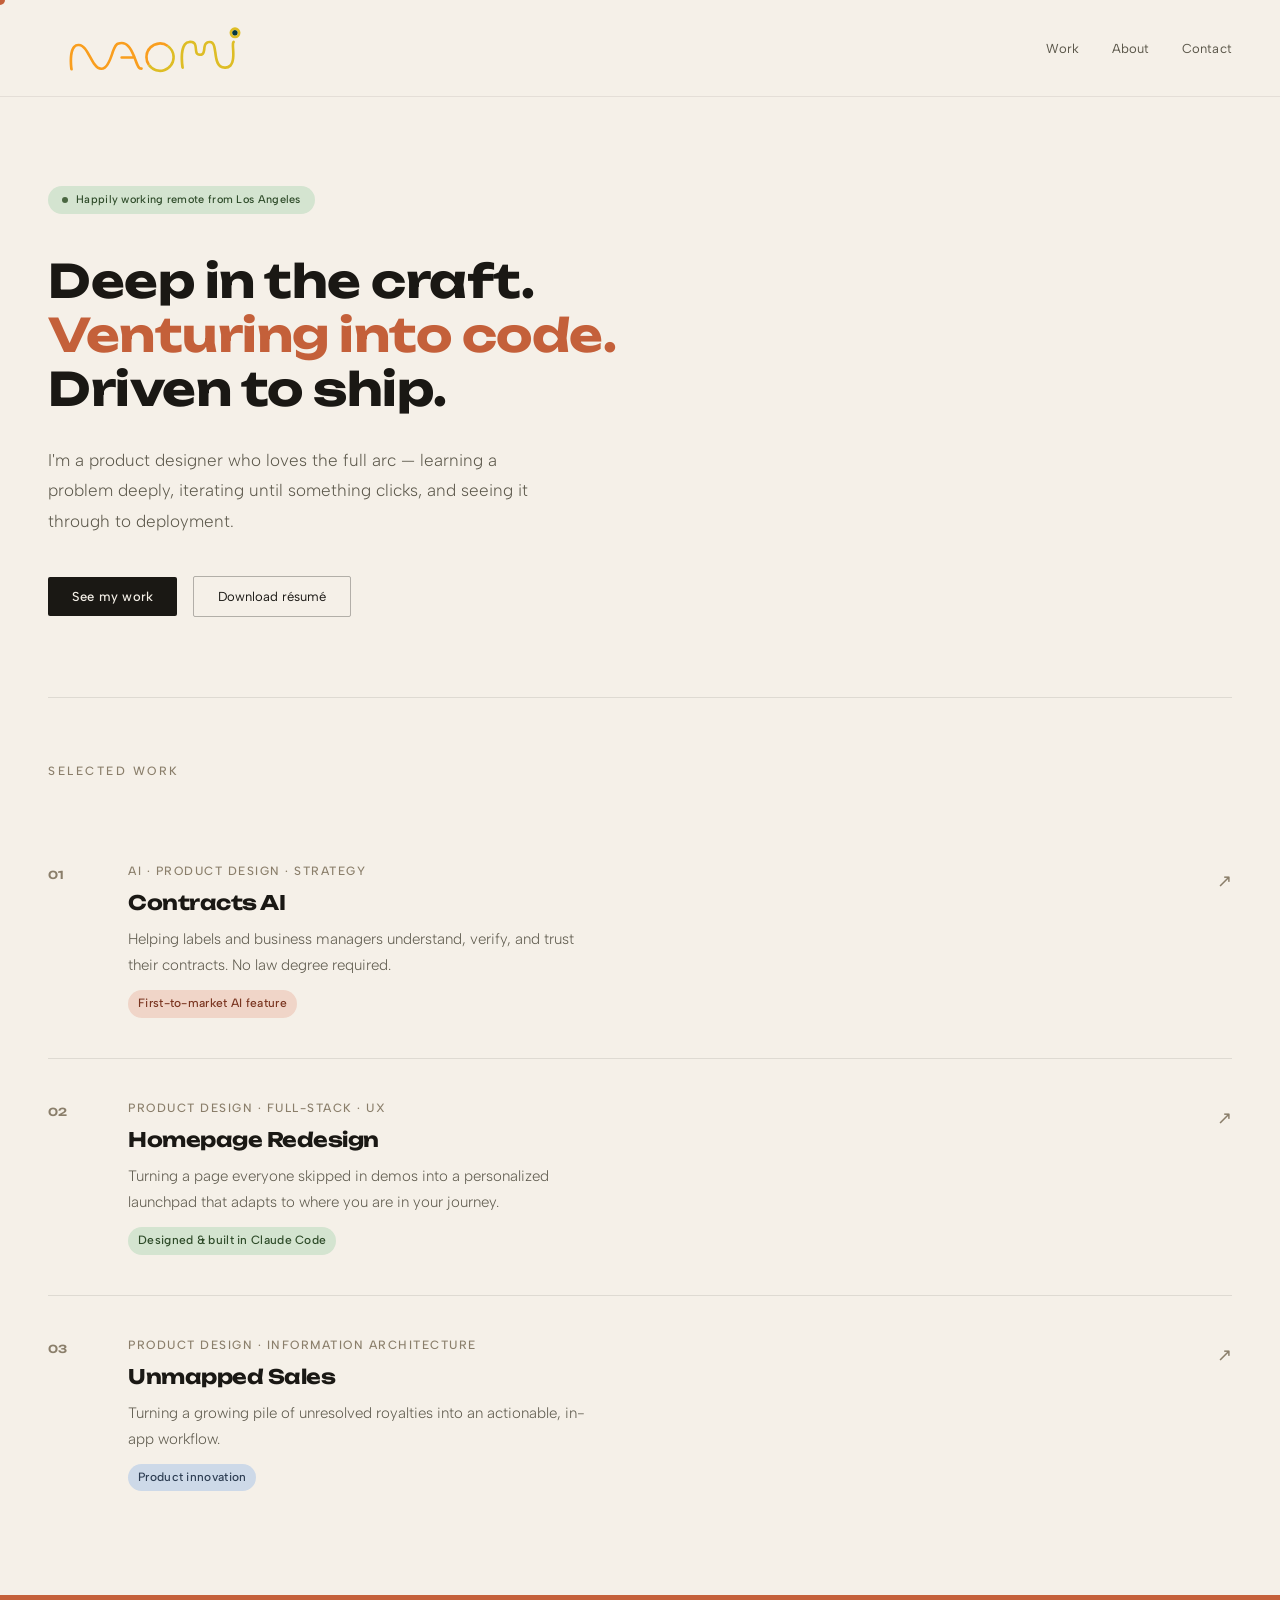
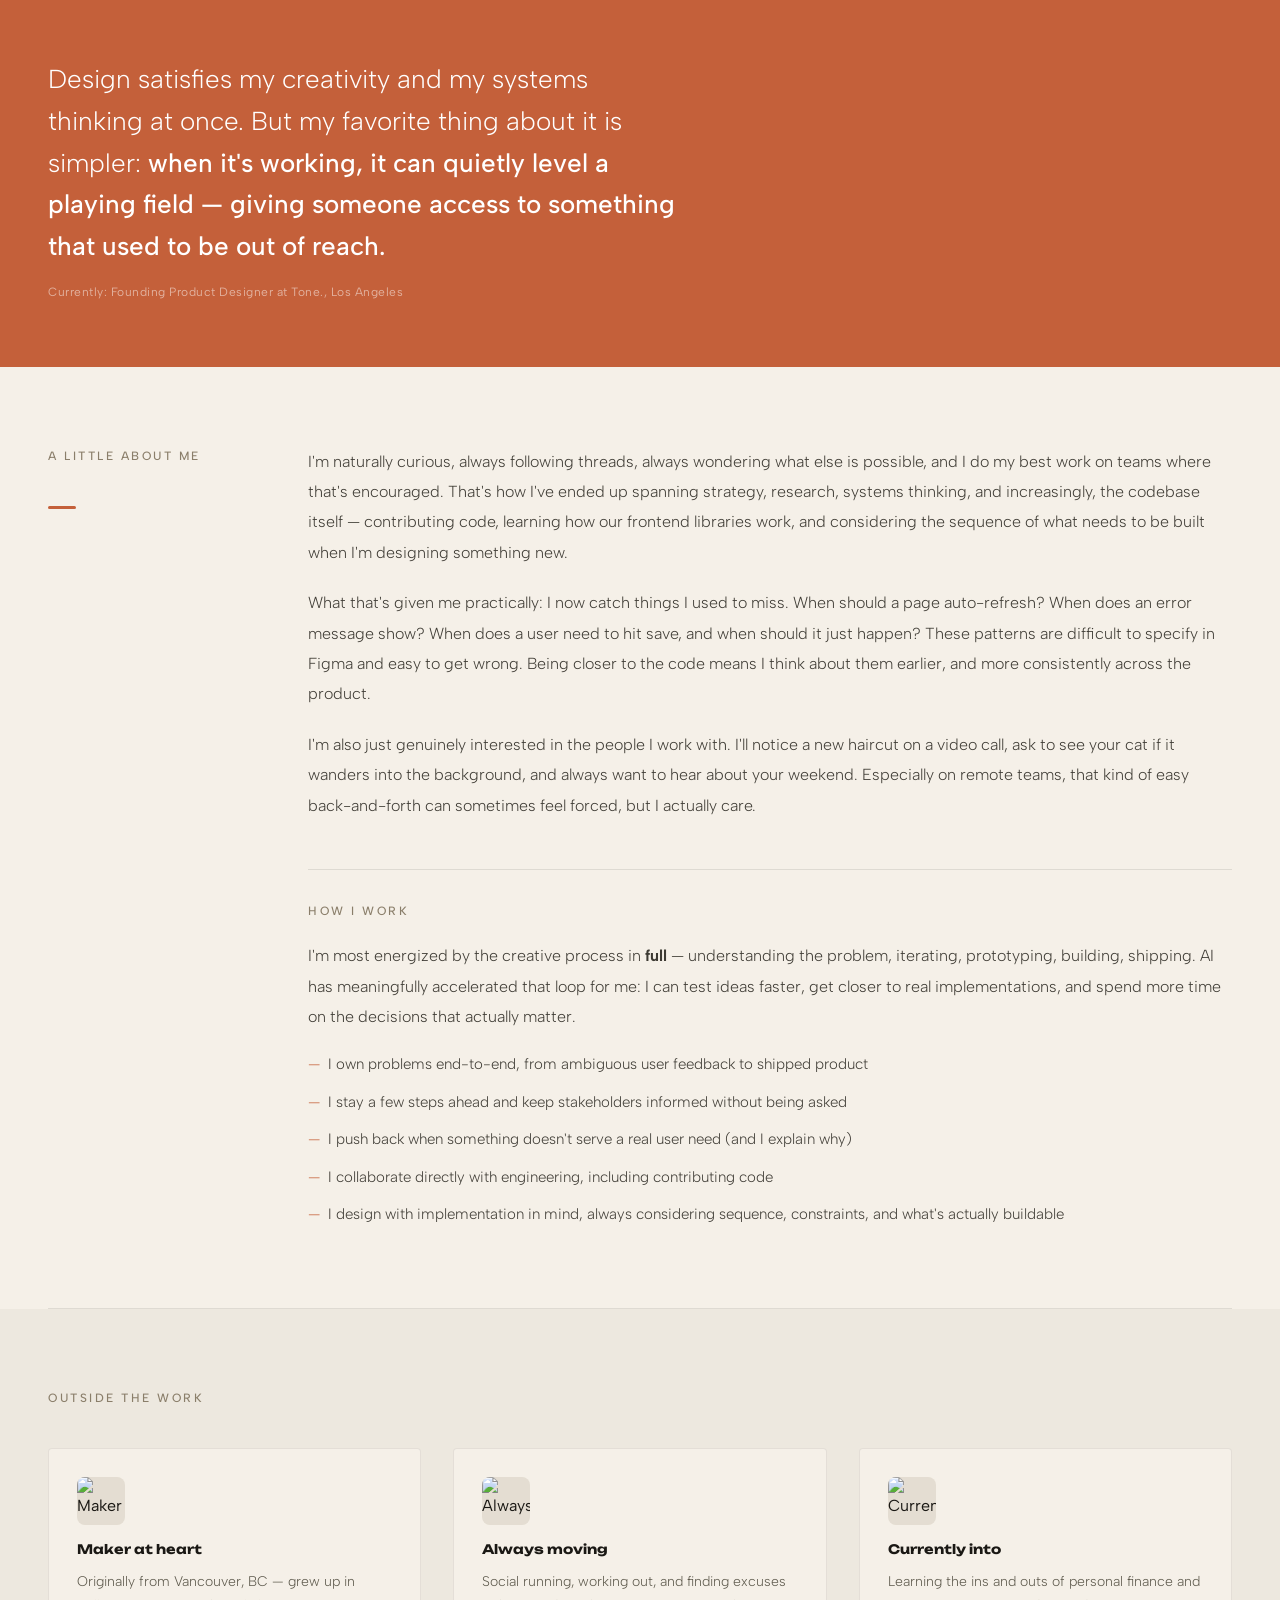
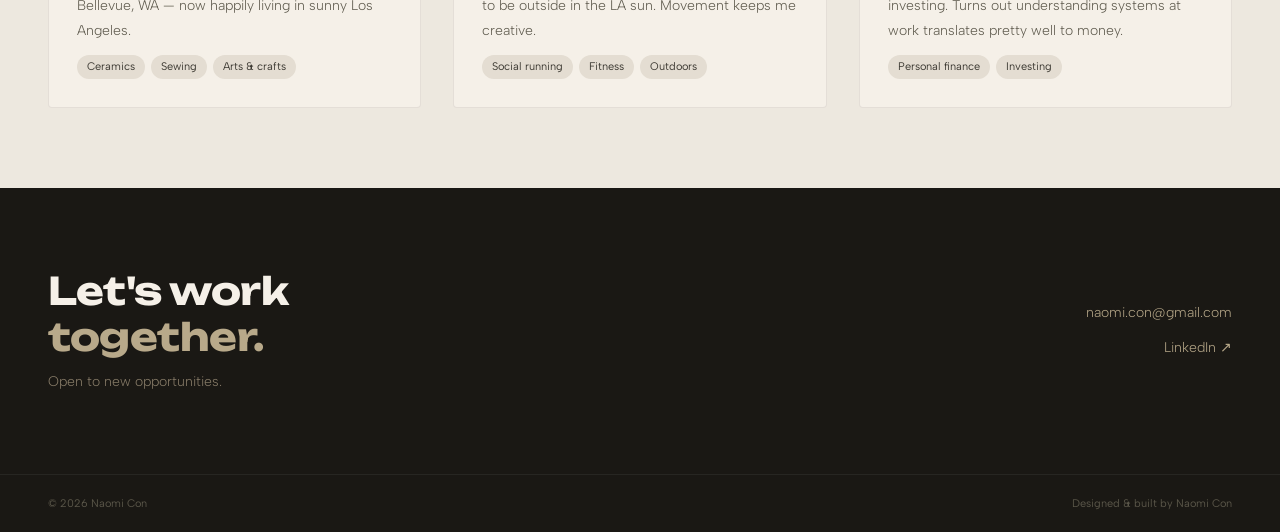
==== index.html @ 72a3fe5e "home page layout changes" ====
<!DOCTYPE html>
<html lang="en">
<head>
<meta charset="UTF-8">
<meta name="viewport" content="width=device-width, initial-scale=1.0">
<title>Naomi Con — Product Designer</title>
<link rel="icon" type="image/png" href="nc_favicon.png">
<link rel="preconnect" href="https://fonts.googleapis.com">
<link rel="preconnect" href="https://fonts.gstatic.com" crossorigin>
<link href="https://fonts.googleapis.com/css2?family=Unbounded:wght@600;700;900&family=Albert+Sans:ital,wght@0,300;0,400;0,500;1,300;1,400&display=swap" rel="stylesheet">
<style>
  *, *::before, *::after { box-sizing: border-box; margin: 0; padding: 0; }

  :root {
    --cream: #F5F0E8;
    --cream-dark: #ede8df;
    --cream-mid: #e4ddd2;
    --ink: #1a1814;
    --ink-mid: #3d3a33;
    --ink-light: #5a5649;
    --ink-muted: #8a7e6a;
    --terracotta: #C4603A;
    --terracotta-light: #f0d5c8;
    --sage: #4a6741;
    --sage-light: #d4e4d0;
    --dusty-blue: #4a607a;
    --dusty-blue-light: #cdd9e8;
  }

  html { scroll-behavior: smooth; }

  body {
    background: var(--cream);
    color: var(--ink);
    font-family: 'Albert Sans', sans-serif;
    font-weight: 400;
    line-height: 1.6;
    cursor: none;
  }

  /* Custom cursor */
  .cursor {
    width: 10px;
    height: 10px;
    background: var(--terracotta);
    border-radius: 50%;
    position: fixed;
    top: 0; left: 0;
    pointer-events: none;
    z-index: 9999;
    transform: translate(-50%, -50%);
    transition: transform 0.15s ease, width 0.2s ease, height 0.2s ease, background 0.2s ease;
  }
  .cursor.hovering {
    width: 36px;
    height: 36px;
    background: transparent;
    border: 1.5px solid var(--terracotta);
  }

  /* Pages */
  .page { display: none; }
  .page.active { display: block; animation: fadeIn 0.3s ease; }
  @keyframes fadeIn { from { opacity: 0; transform: translateY(8px); } to { opacity: 1; transform: translateY(0); } }

  /* Nav */
  nav {
    display: flex;
    justify-content: space-between;
    align-items: center;
    padding: 0.5rem 3rem;
    background: var(--cream);
    position: sticky;
    top: 0;
    z-index: 100;
    border-bottom: 1px solid rgba(26,24,20,0.08);
  }
  .nav-logo {
    display: flex;
    align-items: center;
    cursor: none;
    text-decoration: none;
  }
  .nav-links { display: flex; gap: 2rem; list-style: none; }
  .nav-links a {
    font-size: 13px;
    color: var(--ink-light);
    text-decoration: none;
    letter-spacing: 0.2px;
    transition: color 0.2s;
    cursor: none;
  }
  .nav-links a:hover { color: var(--ink); }

  /* Hero */
  .hero { padding: 5.5rem 3rem 5rem; max-width: 860px; }
  .hero-pill {
    display: inline-flex;
    align-items: center;
    gap: 8px;
    background: var(--sage-light);
    padding: 5px 14px;
    border-radius: 20px;
    margin-bottom: 2.5rem;
  }
  .hero-pill-dot {
    width: 6px; height: 6px;
    border-radius: 50%;
    background: var(--sage);
  }
  .hero-pill span {
    font-size: 11px;
    color: #2d4a28;
    font-weight: 500;
    letter-spacing: 0.3px;
  }
  .hero h1 {
    font-family: 'Unbounded', sans-serif;
    font-size: clamp(28px, 4.5vw, 46px);
    line-height: 1.18;
    letter-spacing: -0.5px;
    color: var(--ink);
    font-weight: 700;
    margin-bottom: 1.75rem;
  }
  .hero h1 em { color: var(--terracotta); font-style: normal; }
  .hero-sub {
    font-size: 17px;
    color: var(--ink-light);
    max-width: 500px;
    line-height: 1.8;
    font-weight: 300;
    margin-bottom: 2.5rem;
  }
  .cta-row { display: flex; gap: 1rem; align-items: center; }
  .scroll-hint {
    margin-top: 4rem;
    font-size: 12px;
    color: var(--ink-muted);
    letter-spacing: 2px;
    text-transform: uppercase;
  }

  /* Buttons */
  .btn-primary {
    background: var(--ink);
    color: var(--cream);
    border: none;
    padding: 12px 24px;
    font-family: 'Albert Sans', sans-serif;
    font-size: 13px;
    font-weight: 500;
    cursor: none;
    border-radius: 2px;
    transition: background 0.2s, transform 0.15s;
    letter-spacing: 0.2px;
  }
  .btn-primary:hover { background: #2d2820; transform: translateY(-1px); }
  .btn-secondary {
    background: transparent;
    color: var(--ink);
    border: 1px solid rgba(26,24,20,0.3);
    padding: 12px 24px;
    font-family: 'Albert Sans', sans-serif;
    font-size: 13px;
    cursor: none;
    border-radius: 2px;
    transition: border-color 0.2s, transform 0.15s;
  }
  .btn-secondary:hover { border-color: var(--ink); transform: translateY(-1px); }

  /* Divider */
  .divider { border: none; border-top: 1px solid rgba(26,24,20,0.1); margin: 0 3rem; }

  /* Section label */
  .section-label {
    font-size: 12px;
    letter-spacing: 2.5px;
    text-transform: uppercase;
    color: var(--ink-muted);
    font-weight: 500;
    margin-bottom: 2.5rem;
  }

  /* Work section */
  .work-section { padding: 4rem 3rem; }
  .work-grid { display: grid; grid-template-columns: 1fr; gap: 1px; background: rgba(26,24,20,0.1); }
  .case-card {
    background: var(--cream);
    padding: 2.5rem 0;
    display: grid;
    grid-template-columns: 48px 1fr auto;
    gap: 2rem;
    align-items: start;
    cursor: none;
    transition: background 0.2s, padding-left 0.2s;
  }
  .case-card:hover { background: var(--cream-dark); padding-left: 0.5rem; }
  .case-number {
    font-family: 'Unbounded', sans-serif;
    font-size: 11px;
    color: var(--ink-muted);
    padding-top: 5px;
    font-weight: 600;
  }
  .case-tag {
    font-size: 12px;
    letter-spacing: 1.5px;
    text-transform: uppercase;
    color: var(--ink-muted);
    font-weight: 500;
    margin-bottom: 0.6rem;
  }
  .case-title {
    font-family: 'Unbounded', sans-serif;
    font-size: 20px;
    letter-spacing: -0.5px;
    color: var(--ink);
    line-height: 1.25;
    margin-bottom: 0.75rem;
    font-weight: 700;
  }
  .case-desc {
    font-size: 15px;
    color: var(--ink-light);
    line-height: 1.7;
    max-width: 460px;
    font-weight: 300;
  }
  .case-pill {
    display: inline-block;
    font-size: 12px;
    padding: 4px 10px;
    border-radius: 20px;
    font-weight: 500;
    margin-top: 0.75rem;
    letter-spacing: 0.3px;
  }
  .pill-terracotta { background: var(--terracotta-light); color: #7a3520; }
  .pill-sage { background: var(--sage-light); color: #2d4a28; }
  .pill-blue { background: var(--dusty-blue-light); color: #2d3d52; }
  .case-arrow {
    font-size: 18px;
    color: var(--ink-muted);
    padding-top: 5px;
    transition: transform 0.2s, color 0.2s;
  }
  .case-card:hover .case-arrow { transform: translate(3px, -3px); color: var(--ink); }

  /* Color band */
  .color-band { background: var(--terracotta); padding: 4rem 3rem; }
  .color-band-text {
    font-family: 'Albert Sans', sans-serif;
    font-size: clamp(18px, 2.5vw, 26px);
    color: #fff;
    line-height: 1.6;
    font-weight: 300;
    max-width: 640px;
    margin-bottom: 1rem;
  }
  .color-band-text strong { font-weight: 500; }
  .color-band-sub {
    font-size: 12px;
    color: rgba(255,255,255,0.5);
    letter-spacing: 0.5px;
  }

  /* About */
  .about-section { padding: 5rem 3rem; }
  .about-grid { display: grid; grid-template-columns: 180px 1fr; gap: 5rem; align-items: start; }
  .about-accent { width: 28px; height: 3px; background: var(--terracotta); border-radius: 2px; margin-bottom: 1.5rem; }
  .about-body p { font-size: 16px; color: var(--ink-mid); line-height: 1.9; margin-bottom: 1.25rem; font-weight: 300; }

  /* How I work */
  .how-i-work { margin-top: 3rem; padding-top: 2rem; border-top: 1px solid rgba(26,24,20,0.1); }
  .how-label { font-size: 12px; letter-spacing: 2.5px; text-transform: uppercase; color: var(--ink-muted); font-weight: 500; margin-bottom: 1.25rem; }
  .how-list { list-style: none; display: flex; flex-direction: column; gap: 0.75rem; }
  .how-list li { font-size: 15px; color: var(--ink-mid); line-height: 1.7; padding-left: 1.25rem; position: relative; font-weight: 300; }
  .how-list li::before { content: '—'; position: absolute; left: 0; color: var(--terracotta); }

  /* Personal */
  .personal-section { padding: 5rem 3rem; background: var(--cream-dark); }
  .personal-grid { display: grid; grid-template-columns: repeat(3, 1fr); gap: 2rem; margin-top: 2.5rem; }
  .personal-card {
    background: var(--cream);
    border-radius: 4px;
    padding: 1.75rem;
    border: 1px solid rgba(26,24,20,0.08);
    transition: transform 0.2s, box-shadow 0.2s;
  }
  .personal-card:hover { transform: translateY(-3px); box-shadow: 0 8px 24px rgba(26,24,20,0.06); }
  .personal-card-icon { margin-bottom: 1rem; }
  .personal-card-icon img { width: 48px; height: 48px; border-radius: 8px; object-fit: cover; background: var(--cream-mid); display: block; }
  .personal-card h3 { font-family: 'Unbounded', sans-serif; font-size: 13px; color: var(--ink); margin-bottom: 0.75rem; font-weight: 700; line-height: 1.3; }
  .personal-card p { font-size: 14px; color: var(--ink-light); line-height: 1.75; font-weight: 300; }
  .tag-row { display: flex; flex-wrap: wrap; gap: 6px; margin-top: 0.75rem; }
  .personal-tag { font-size: 11px; padding: 3px 10px; border-radius: 20px; background: var(--cream-mid); color: var(--ink-mid); }

  /* Contact */
  .contact-section { background: var(--ink); padding: 5rem 3rem; display: flex; justify-content: space-between; align-items: center; gap: 2rem; }
  .contact-left h2 { font-family: 'Unbounded', sans-serif; font-size: clamp(24px, 3.5vw, 38px); color: var(--cream); letter-spacing: -0.5px; line-height: 1.2; margin-bottom: 0.75rem; font-weight: 700; }
  .contact-left h2 em { font-style: normal; color: #b8a98a; }
  .contact-left p { font-size: 14px; color: var(--ink-muted); font-weight: 300; }
  .contact-links { display: flex; flex-direction: column; gap: 0.75rem; align-items: flex-end; }
  .contact-link { font-size: 14px; color: #b8a98a; text-decoration: none; transition: color 0.2s; cursor: none; font-weight: 300; }
  .contact-link:hover { color: var(--cream); }

  /* Footer */
  .footer-bar { background: var(--ink); border-top: 1px solid rgba(255,255,255,0.06); padding: 1.25rem 3rem; display: flex; justify-content: space-between; }
  .footer-bar p { font-size: 11px; color: #5a5649; }

  /* Case study */
  .case-study-header { padding: 4rem 3rem 3rem; border-bottom: 1px solid rgba(26,24,20,0.1); }
  .case-study-header h1 { font-family: 'Unbounded', sans-serif; font-size: clamp(26px, 4vw, 42px); letter-spacing: -1px; line-height: 1.18; color: var(--ink); margin-bottom: 1rem; font-weight: 700; }
  .case-study-header .lead { font-size: 16px; color: var(--ink-light); max-width: 540px; line-height: 1.8; font-weight: 300; }
  .case-study-body { padding: 4rem 3rem; max-width: 760px; }
  .cs-section { margin-bottom: 3.5rem; }
  .cs-section-label { font-size: 12px; letter-spacing: 2.5px; text-transform: uppercase; color: var(--ink-muted); font-weight: 500; margin-bottom: 1rem; }
  .cs-section p { font-size: 16px; color: var(--ink-mid); line-height: 1.9; margin-bottom: 1rem; font-weight: 300; }
  .placeholder-img {
    width: 100%; height: 300px;
    background: var(--cream-dark);
    border-radius: 4px;
    display: flex; align-items: center; justify-content: center;
    margin: 2rem 0;
    border: 1px dashed rgba(26,24,20,0.15);
    transition: background 0.2s;
  }
  .placeholder-img:hover { background: var(--cream-mid); }
  .placeholder-img.tall { height: 400px; }
  .placeholder-img span { font-size: 12px; color: var(--ink-muted); letter-spacing: 0.5px; }
  .placeholder-row { display: grid; grid-template-columns: 1fr 1fr; gap: 1rem; margin: 2rem 0; }
  .placeholder-sm { height: 200px; background: var(--cream-dark); border-radius: 4px; display: flex; align-items: center; justify-content: center; border: 1px dashed rgba(26,24,20,0.15); }
  .placeholder-sm span { font-size: 11px; color: var(--ink-muted); }
  .outcome-card { background: var(--terracotta-light); border-radius: 4px; padding: 1.75rem 2rem; margin-top: 1rem; border-left: 3px solid var(--terracotta); }
  .outcome-card p { font-size: 15px; color: #5a2e1a; line-height: 1.8; margin: 0; font-weight: 300; }
  .cs-accent-band { background: var(--sage-light); border-radius: 4px; padding: 1.5rem 2rem; margin: 2rem 0; border-left: 3px solid var(--sage); }
  .cs-accent-band p { font-size: 15px; color: #2d4a28; line-height: 1.8; margin: 0; font-style: italic; font-weight: 300; }
  .nav-case { display: flex; gap: 1rem; padding: 2rem 3rem; border-top: 1px solid rgba(26,24,20,0.1); }
  .nav-case-btn { font-size: 12px; color: var(--ink-light); background: none; border: 1px solid rgba(26,24,20,0.15); padding: 10px 18px; cursor: none; font-family: 'Albert Sans', sans-serif; border-radius: 2px; transition: all 0.15s; }
  .nav-case-btn:hover { border-color: var(--ink); color: var(--ink); transform: translateY(-1px); }

  /* Responsive */
  @media (max-width: 768px) {
    nav { padding: 1rem 1.5rem; }
    .hero { padding: 3rem 1.5rem; }
    section, .work-section, .about-section, .personal-section { padding: 3rem 1.5rem; }
    .divider { margin: 0 1.5rem; }
    .about-grid { grid-template-columns: 1fr; gap: 2rem; }
    .personal-grid { grid-template-columns: 1fr; }
    .contact-section { flex-direction: column; align-items: flex-start; padding: 3rem 1.5rem; }
    .contact-links { align-items: flex-start; }
    .color-band { padding: 3rem 1.5rem; }
    .case-study-header, .case-study-body { padding: 2rem 1.5rem; }
    .nav-case { padding: 1.5rem; flex-wrap: wrap; }
    .footer-bar { padding: 1.25rem 1.5rem; }
    body { cursor: auto; }
    .cursor { display: none; }
  }
</style>
</head>
<body>

<div class="cursor" id="cursor"></div>

<nav>
  <a class="nav-logo" onclick="goTo('main')" href="#"><svg xmlns="http://www.w3.org/2000/svg" viewBox="0 0 231.81 88.94" height="80" aria-label="Naomi Con"><defs><style>.cls-1{fill:#043740;}.cls-2{fill:#f99e1e;}.cls-3{fill:#debd25;}</style></defs><path class="cls-1" d="M207.88,24.42A3.16,3.16,0,1,0,211,27.58,3.17,3.17,0,0,0,207.88,24.42Z"/><path class="cls-2" d="M104,65.93c-1.94,0-2.67-1.46-5.49-8.93-.4-1.08-.85-2.26-1.35-3.55-5.3-13.68-11.49-18.31-20.08-15C73.83,39.67,72,44.8,69.86,50.74c-2.57,7.2-5.5,15.36-10.66,15.36-4.43,0-7.83-6.28-11.12-12.36-3.7-6.82-7.51-13.87-13.68-14A7.68,7.68,0,0,0,28,42.27c-6.16,6.79-3.38,25.33-3.26,26.11a1.47,1.47,0,0,0,1.44,1.24l.23,0a1.46,1.46,0,0,0,1.22-1.66C26.9,63,25.86,49,30.2,44.23a4.84,4.84,0,0,1,4.06-1.61h.05c4.48.11,7.9,6.41,11.2,12.51C49.21,62,53,69,59.2,69c7.22,0,10.51-9.19,13.41-17.29,1.65-4.6,3.52-9.82,5.49-10.57C83,39.27,88.36,39.5,94,53.54H81.85a1.46,1.46,0,1,0,0,2.92h13.3l.6,1.58c2.89,7.65,4.09,10.82,8.22,10.82a1.46,1.46,0,1,0,0-2.92Z"/><path class="cls-3" d="M205.65,36.47c-1.78,1.1-1.6,4.12-1.31,9.12.34,5.81.81,13.76-2.53,17.3a6.64,6.64,0,0,1-5.13,1.93c-6.6,0-8-6.32-9.15-15.24-.88-6.54-1.79-13.3-7.5-13.3h-.13c-6.51.11-7.14,5.21-7.6,8.94s-.9,5.32-3.4,5.32h-.06c-2.24,0-2.64-1.12-3-5.16-.29-3.85-.74-9.67-8.79-9.1a8.18,8.18,0,0,0-6,3.25c-6,7.56-2.94,26.19-2.81,27a1.47,1.47,0,0,0,1.44,1.22l.24,0a1.45,1.45,0,0,0,1.2-1.68A77.2,77.2,0,0,1,150.29,56c-.09-6.93,1-12,3.05-14.63a5.31,5.31,0,0,1,4-2.15c4.92-.34,5.33,2,5.67,6.41.25,3.3.6,7.81,5.83,7.86h.09c5.32,0,5.88-4.55,6.29-7.88.5-4,1-6.32,4.76-6.39H180c3,0,3.73,4.08,4.62,10.76,1.07,7.92,2.39,17.78,12.05,17.78a9.56,9.56,0,0,0,7.26-2.85c4.2-4.45,3.69-13.13,3.31-19.47-.14-2.44-.33-5.77.05-6.55a1.47,1.47,0,0,0,.36-1.93A1.45,1.45,0,0,0,205.65,36.47Z"/><path class="cls-3" d="M207.88,21.5A6.08,6.08,0,1,0,214,27.58,6.09,6.09,0,0,0,207.88,21.5Zm0,9.23A3.16,3.16,0,1,1,211,27.58,3.16,3.16,0,0,1,207.88,30.73Z"/><path class="cls-2" d="M108,54.71a16.47,16.47,0,0,0,3.2,9.77l2.09-2.09a13.65,13.65,0,0,1,19-19l2.09-2.09A16.56,16.56,0,0,0,108,54.71Z"/><path class="cls-3" d="M138.2,54.71a13.66,13.66,0,0,1-24.95,7.68l-2.09,2.09a16.57,16.57,0,1,0,23.15-23.15l-2.09,2.09A13.64,13.64,0,0,1,138.2,54.71Z"/></svg></a>
  <ul class="nav-links">
    <li><a onclick="goTo('main')" href="#">Work</a></li>
    <li><a onclick="goToSection('main','about-anchor')" href="#">About</a></li>
    <li><a onclick="goToSection('main','contact-anchor')" href="#">Contact</a></li>
  </ul>
</nav>

<!-- ============ MAIN PAGE ============ -->
<div id="page-main" class="page active">

  <section class="hero">
    <div class="hero-pill">
      <div class="hero-pill-dot"></div>
      <span>Happily working remote from Los Angeles</span>
    </div>
    <h1>Deep in the craft.<br><em>Venturing into code.</em><br>Driven to ship.</h1>
    <p class="hero-sub">I'm a product designer who loves the full arc — learning a problem deeply, iterating until something clicks, and seeing it through to deployment.</p>
    <div class="cta-row">
      <button class="btn-primary" onclick="document.getElementById('work-anchor').scrollIntoView({behavior:'smooth'})">See my work</button>
      <button class="btn-secondary" onclick="alert('Résumé coming soon!')">Download résumé</button>
    </div>
  </section>

  <hr class="divider">

  <section class="work-section" id="work-anchor">
    <p class="section-label">Selected work</p>
    <div class="work-grid">

      <div class="case-card" onclick="goTo('contracts')">
        <div class="case-number">01</div>
        <div>
          <p class="case-tag">AI · Product Design · Strategy</p>
          <h2 class="case-title">Contracts AI</h2>
          <p class="case-desc">Helping labels and business managers understand, verify, and trust their contracts. No law degree required.</p>
          <span class="case-pill pill-terracotta">First-to-market AI feature</span>
        </div>
        <div class="case-arrow">↗</div>
      </div>

      <div class="case-card" onclick="goTo('homepage')">
        <div class="case-number">02</div>
        <div>
          <p class="case-tag">Product Design · Full-stack · UX</p>
          <h2 class="case-title">Homepage Redesign</h2>
          <p class="case-desc">Turning a page everyone skipped in demos into a personalized launchpad that adapts to where you are in your journey.</p>
          <span class="case-pill pill-sage">Designed & built in Claude Code</span>
        </div>
        <div class="case-arrow">↗</div>
      </div>

      <div class="case-card" onclick="goTo('unmapped')">
        <div class="case-number">03</div>
        <div>
          <p class="case-tag">Product Design · Information Architecture</p>
          <h2 class="case-title">Unmapped Sales</h2>
          <p class="case-desc">Turning a growing pile of unresolved royalties into an actionable, in-app workflow.</p>
          <span class="case-pill pill-blue">Product innovation</span>
        </div>
        <div class="case-arrow">↗</div>
      </div>

    </div>
  </section>

  <div class="color-band">
    <p class="color-band-text">Design satisfies my creativity and my systems thinking at once. But my favorite thing about it is simpler: <strong>when it's working, it can quietly level a playing field — giving someone access to something that used to be out of reach.</strong></p>
    <p class="color-band-sub">Currently: Founding Product Designer at Tone., Los Angeles</p>
  </div>

  <section class="about-section" id="about-anchor">
    <div class="about-grid">
      <div>
        <p class="section-label">A little about me</p>
        <div class="about-accent"></div>
      </div>
      <div>
        <div class="about-body">
          <p>I'm naturally curious, always following threads, always wondering what else is possible, and I do my best work on teams where that's encouraged. That's how I've ended up spanning strategy, research, systems thinking, and increasingly, the codebase itself — contributing code, learning how our frontend libraries work, and considering the sequence of what needs to be built when I'm designing something new.</p>
          <p>What that's given me practically: I now catch things I used to miss. When should a page auto-refresh? When does an error message show? When does a user need to hit save, and when should it just happen? These patterns are difficult to specify in Figma and easy to get wrong. Being closer to the code means I think about them earlier, and more consistently across the product.</p>
          <p>I'm also just genuinely interested in the people I work with. I'll notice a new haircut on a video call, ask to see your cat if it wanders into the background, and always want to hear about your weekend. Especially on remote teams, that kind of easy back-and-forth can sometimes feel forced, but I actually care.</p>
        </div>
        <div class="how-i-work">
          <p class="how-label">How I work</p>
          <div class="about-body">
          <p>I'm most energized by the creative process in <strong>full</strong> — understanding the problem, iterating, prototyping, building, shipping. AI has meaningfully accelerated that loop for me: I can test ideas faster, get closer to real implementations, and spend more time on the decisions that actually matter.</p></div>
          <ul class="how-list">
            <li>I own problems end-to-end, from ambiguous user feedback to shipped product</li>
            <li>I stay a few steps ahead and keep stakeholders informed without being asked</li>
            <li>I push back when something doesn't serve a real user need (and I explain why)</li>
            <li>I collaborate directly with engineering, including contributing code</li>
            <li>I design with implementation in mind, always considering sequence, constraints, and what's actually buildable</li>
          </ul>
        </div>
      </div>
    </div>
  </section>

  <hr class="divider">

  <section class="personal-section">
    <p class="section-label">Outside the work</p>
    <div class="personal-grid">
      <div class="personal-card">
        <div class="personal-card-icon"><img src="" alt="Maker at heart"></div>
        <h3>Maker at heart</h3>
        <p>Originally from Vancouver, BC — grew up in Bellevue, WA — now happily living in sunny Los Angeles.</p>
        <div class="tag-row">
          <span class="personal-tag">Ceramics</span>
          <span class="personal-tag">Sewing</span>
          <span class="personal-tag">Arts & crafts</span>
        </div>
      </div>
      <div class="personal-card">
        <div class="personal-card-icon"><img src="" alt="Always moving"></div>
        <h3>Always moving</h3>
        <p>Social running, working out, and finding excuses to be outside in the LA sun. Movement keeps me creative.</p>
        <div class="tag-row">
          <span class="personal-tag">Social running</span>
          <span class="personal-tag">Fitness</span>
          <span class="personal-tag">Outdoors</span>
        </div>
      </div>
      <div class="personal-card">
        <div class="personal-card-icon"><img src="" alt="Currently into"></div>
        <h3>Currently into</h3>
        <p>Learning the ins and outs of personal finance and investing. Turns out understanding systems at work translates pretty well to money.</p>
        <div class="tag-row">
          <span class="personal-tag">Personal finance</span>
          <span class="personal-tag">Investing</span>
        </div>
      </div>
    </div>
  </section>

  <div class="contact-section" id="contact-anchor">
    <div class="contact-left">
      <h2>Let's work<br><em>together.</em></h2>
      <p>Open to new opportunities.</p>
    </div>
    <div class="contact-links">
      <a class="contact-link" href="mailto:naomi.con@gmail.com">naomi.con@gmail.com</a>
      <a class="contact-link" href="https://www.linkedin.com/in/naomicon" target="_blank" rel="noopener">LinkedIn ↗</a>
    </div>
  </div>

  <div class="footer-bar">
    <p>© 2026 Naomi Con</p>
    <p>Designed & built by Naomi Con</p>
  </div>

</div>

<!-- ============ CONTRACTS AI ============ -->
<div id="page-contracts" class="page">
  <div class="case-study-header">
    <p class="case-tag" style="font-size:10px;letter-spacing:2px;text-transform:uppercase;color:var(--ink-muted);font-weight:500;margin-bottom:1rem;">AI · Product Design · Strategy</p>
    <h1>Contracts AI</h1>
    <p class="lead">Helping labels and business managers understand, verify, and trust their contracts — without a law degree.</p>
  </div>
  <div class="case-study-body">
    <div class="cs-section">
      <p class="cs-section-label">Context</p>
      <p>Tone is a royalty management platform for independent music labels and distributors. At the heart of what Tone does is contracts — the agreements that determine how every dollar of revenue gets split between a label and its artists. Before a label can process a single royalty period, every contract has to be entered into the system accurately. That's a harder job than it sounds.</p>
      <p>The people responsible for this aren't lawyers. They're label managers, business managers, and operations teams who are handed dense legal documents and expected to interpret them correctly — with real financial consequences if they get it wrong.</p>
    </div>
    <div class="placeholder-img tall"><span>Contract UI overview — before state</span></div>
    <div class="cs-section">
      <p class="cs-section-label">The problem</p>
      <p>Contract setup is the biggest blocker in the royalty processing workflow. Users had to read and interpret every contract themselves, translate legal language into system configuration, and hope they got it right. There was no way to verify their work short of running a full royalty calculation and seeing what came out. For new customers especially, this was overwhelming — and a poor early experience meant we risked losing them before they ever saw the value of the platform.</p>
    </div>
    <div class="placeholder-row">
      <div class="placeholder-sm"><span>PDF reader feature</span></div>
      <div class="placeholder-sm"><span>Contract analyzer</span></div>
    </div>
    <div class="cs-section">
      <p class="cs-section-label">My contribution</p>
      <p>There was no brief for this project. Tone had a company goal to incorporate AI as a competitive advantage, with real pressure to be first-to-market. I collaborated with engineering leads to identify where to start — they scoped what was technically feasible, and I advocated for the workflows where users felt the most pain.</p>
      <p>Contracts rose to the top because it's a pain point for every single customer, and it hits hardest during onboarding — the moment when a new customer is deciding whether Tone was the right choice. A win here wasn't just a feature, it was a retention play.</p>
      <p>I designed three interconnected features: a PDF reader that extracts and surfaces key contract terms; a contract analyzer that compares a user's configuration against their uploaded PDF to catch setup errors; and a chat interface that lets users ask questions and simulate royalty calculations before committing to a real period.</p>
    </div>
    <div class="placeholder-img"><span>AI chat interface</span></div>
    <div class="cs-section">
      <p class="cs-section-label">The key decision</p>
      <p>When the MVP was ready, there was pressure from leadership to ship. I pushed back. Our testing had shown that the AI responses were too long, inconsistent, and not quite useful enough. Shipping something that didn't actually help users — especially at the moment they needed confidence most — felt like it would do more damage than waiting. I advocated for refining our prompts before launch, and we did.</p>
      <div class="cs-accent-band"><p>When we did ship, we kept it quiet — beta badges, organic discovery, no announcement. That gave us time to iterate with real feedback before a wider release coordinated with product marketing.</p></div>
    </div>
    <div class="placeholder-row">
      <div class="placeholder-sm"><span>Beta badge treatment</span></div>
      <div class="placeholder-sm"><span>Product marketing landing</span></div>
    </div>
    <div class="cs-section">
      <p class="cs-section-label">Outcome</p>
      <div class="outcome-card"><p>Contracts AI has become a selling point in product demos and a recurring highlight in onboarding training calls. Prospects ask about it. New customers respond to it. It's one of the clearest signals that Tone is investing in making a genuinely hard job easier — not just for power users, but for anyone who's ever been handed a contract and told to figure it out.</p></div>
    </div>
  </div>
  <div class="nav-case">
    <button class="nav-case-btn" onclick="goTo('main')">← All work</button>
    <button class="nav-case-btn" onclick="goTo('homepage')">Next: Homepage Redesign →</button>
  </div>
</div>

<!-- ============ HOMEPAGE REDESIGN ============ -->
<div id="page-homepage" class="page">
  <div class="case-study-header">
    <p class="case-tag" style="font-size:10px;letter-spacing:2px;text-transform:uppercase;color:var(--ink-muted);font-weight:500;margin-bottom:1rem;">Product Design · Full-stack · UX</p>
    <h1>Homepage Redesign</h1>
    <p class="lead">Turning a page everyone skipped in demos into a personalized launchpad that adapts to where you are in your journey.</p>
  </div>
  <div class="case-study-body">
    <div class="cs-section">
      <p class="cs-section-label">Context</p>
      <p>Royalty processing is a multi-step, high-stakes workflow. There's a lot to manage — sales data, costs, tracks, releases, contracts, payments, and payees — and knowing what to do at any given moment, especially when you're new, can be genuinely overwhelming. The homepage should be the place that orients you. For about a year and a half, ours wasn't doing that job.</p>
    </div>
    <div class="placeholder-img"><span>Original homepage — before state</span></div>
    <div class="cs-section">
      <p class="cs-section-label">The problem</p>
      <p>The original homepage was a holdover from the first version of the app — a duplicate of the main navigation that added no new information and reflected none of the workflows we had built since launch. In demos, we skipped it. Users learned to ignore it. I took it upon myself to fix it.</p>
    </div>
    <div class="cs-section">
      <p class="cs-section-label">My contribution</p>
      <p>The core challenge: the same page needed to serve two meaningfully different users — not different people, but the same person at different points in their journey. A new customer needs orientation. An existing customer needs a status check.</p>
      <p>I tackled this in three phases. First, a dedicated onboarding checklist that graduated users to a full homepage. Then a stopgap letting onboarding users skip ahead after hearing they wanted the full view earlier. Finally, a unified adaptive experience — onboarding tasks became default to-do items, and completing them unlocked progressive ones.</p>
    </div>
    <div class="placeholder-row">
      <div class="placeholder-sm"><span>Phase 1 — onboarding checklist</span></div>
      <div class="placeholder-sm"><span>Phase 3 — unified to-do</span></div>
    </div>
    <div class="placeholder-img"><span>Full homepage — final state</span></div>
    <div class="cs-section">
      <p class="cs-section-label">Built with Claude Code</p>
      <div class="cs-accent-band"><p>This was the first project where I used Claude Code to implement my own designs end-to-end — one backend PR for a new API, mini app, and database migration; one frontend PR for all UI changes. Worked in parallel on a merged branch, tested locally, pushed to staging.</p></div>
    </div>
    <div class="cs-section">
      <p class="cs-section-label">The key decision</p>
      <p>The pivot to a single unified experience wasn't in the original plan — it came from listening. A customer's reaction during an onboarding call made it clear the checklist and the to-do list were solving the same underlying need. Merging them was the more honest reflection of how users actually think about their work.</p>
    </div>
    <div class="cs-section">
      <p class="cs-section-label">Outcome</p>
      <div class="outcome-card"><p>The homepage went from a page everyone skipped in demos to one that customers respond to immediately. Our head of customer support saw it happen in real time — a new customer lit up when they saw the to-do list. That reaction directly shaped what the feature became.</p></div>
    </div>
  </div>
  <div class="nav-case">
    <button class="nav-case-btn" onclick="goTo('contracts')">← Contracts AI</button>
    <button class="nav-case-btn" onclick="goTo('unmapped')">Next: Unmapped Sales →</button>
  </div>
</div>

<!-- ============ UNMAPPED SALES ============ -->
<div id="page-unmapped" class="page">
  <div class="case-study-header">
    <p class="case-tag" style="font-size:10px;letter-spacing:2px;text-transform:uppercase;color:var(--ink-muted);font-weight:500;margin-bottom:1rem;">Product Design · Information Architecture</p>
    <h1>Unmapped Sales</h1>
    <p class="lead">Turning a growing pile of unresolved royalties into an actionable, in-app workflow — so artists actually get paid.</p>
  </div>
  <div class="case-study-body">
    <div class="cs-section">
      <p class="cs-section-label">Context</p>
      <p>When a label uploads a sales file into Tone, each row represents a single sale — and there can be hundreds of thousands of them. Every row needs to connect to a track or release, which then connects to a contract, so Tone knows how to calculate and pay out royalties. When a row can't be matched, it becomes an unmapped sale.</p>
      <p>Unmapped sales are money in limbo. For artists, it's royalties they're owed but haven't received. For labels, it's a financial liability they have to track and account for over time. And it's a problem that exists at every music company.</p>
    </div>
    <div class="placeholder-img"><span>Unmapped sales overview — before state</span></div>
    <div class="cs-section">
      <p class="cs-section-label">The problem</p>
      <p>Before this tool existed, resolving unmapped sales was a manual, offline process. Download a report, parse the data yourself, manually create tracks and releases, re-upload, re-run. Tedious, easy to deprioritize, and the pile just kept growing — period after period.</p>
    </div>
    <div class="cs-section">
      <p class="cs-section-label">My contribution</p>
      <p>I designed an in-app tool that replaced the entire offline workflow. Users can now view, sort, and filter unmapped sales directly in Tone. When a row includes a product identifier like an ISRC or UPC, users can search Spotify for metadata and import it directly. When new products are saved, the sales file reprocesses automatically.</p>
    </div>
    <div class="placeholder-row">
      <div class="placeholder-sm"><span>Table sorting — revenue view</span></div>
      <div class="placeholder-sm"><span>Table sorting — artist view</span></div>
    </div>
    <div class="placeholder-img"><span>Spotify metadata import flow</span></div>
    <div class="cs-section">
      <p class="cs-section-label">The key decision</p>
      <p>User research revealed two distinct mental models: a revenue POV and an artist POV. The solution was a flexible table with sorting and filtering — supported by collapsible rows to reveal individual sales without overwhelming the view.</p>
      <div class="cs-accent-band"><p>The Spotify metadata integration turned a lookup-and-type workflow into an import — one decision that dramatically reduced the friction of resolving a row when you're staring down thousands of them.</p></div>
    </div>
    <div class="cs-section">
      <p class="cs-section-label">Outcome</p>
      <div class="outcome-card"><p>Internal users say this tool has completely changed their workflow. The process that used to get punted every period is now something people can actually make progress on. No other royalty platform has tools like this. For independent labels trying to make sure their artists get paid, that gap matters.</p></div>
    </div>
  </div>
  <div class="nav-case">
    <button class="nav-case-btn" onclick="goTo('homepage')">← Homepage Redesign</button>
    <button class="nav-case-btn" onclick="goTo('main')">All work →</button>
  </div>
</div>

<script>
  // Custom cursor
  const cursor = document.getElementById('cursor');
  document.addEventListener('mousemove', e => {
    cursor.style.left = e.clientX + 'px';
    cursor.style.top = e.clientY + 'px';
  });
  document.querySelectorAll('a, button, .case-card, .personal-card, .nav-case-btn').forEach(el => {
    el.addEventListener('mouseenter', () => cursor.classList.add('hovering'));
    el.addEventListener('mouseleave', () => cursor.classList.remove('hovering'));
  });

  // Navigation
  function goTo(id) {
    document.querySelectorAll('.page').forEach(p => p.classList.remove('active'));
    document.getElementById('page-' + id).classList.add('active');
    window.scrollTo({ top: 0, behavior: 'instant' });
  }

  function goToSection(pageId, sectionId) {
    goTo(pageId);
    setTimeout(() => {
      const el = document.getElementById(sectionId);
      if (el) el.scrollIntoView({ behavior: 'smooth' });
    }, 50);
  }

  // Staggered entrance animation for case cards
  function animateCards() {
    const cards = document.querySelectorAll('.case-card');
    cards.forEach((card, i) => {
      card.style.opacity = '0';
      card.style.transform = 'translateY(16px)';
      card.style.transition = `opacity 0.4s ease ${i * 0.1}s, transform 0.4s ease ${i * 0.1}s`;
      setTimeout(() => {
        card.style.opacity = '1';
        card.style.transform = 'translateY(0)';
      }, 100 + i * 100);
    });
  }

  // Run on load
  animateCards();
</script>
</body>
</html>
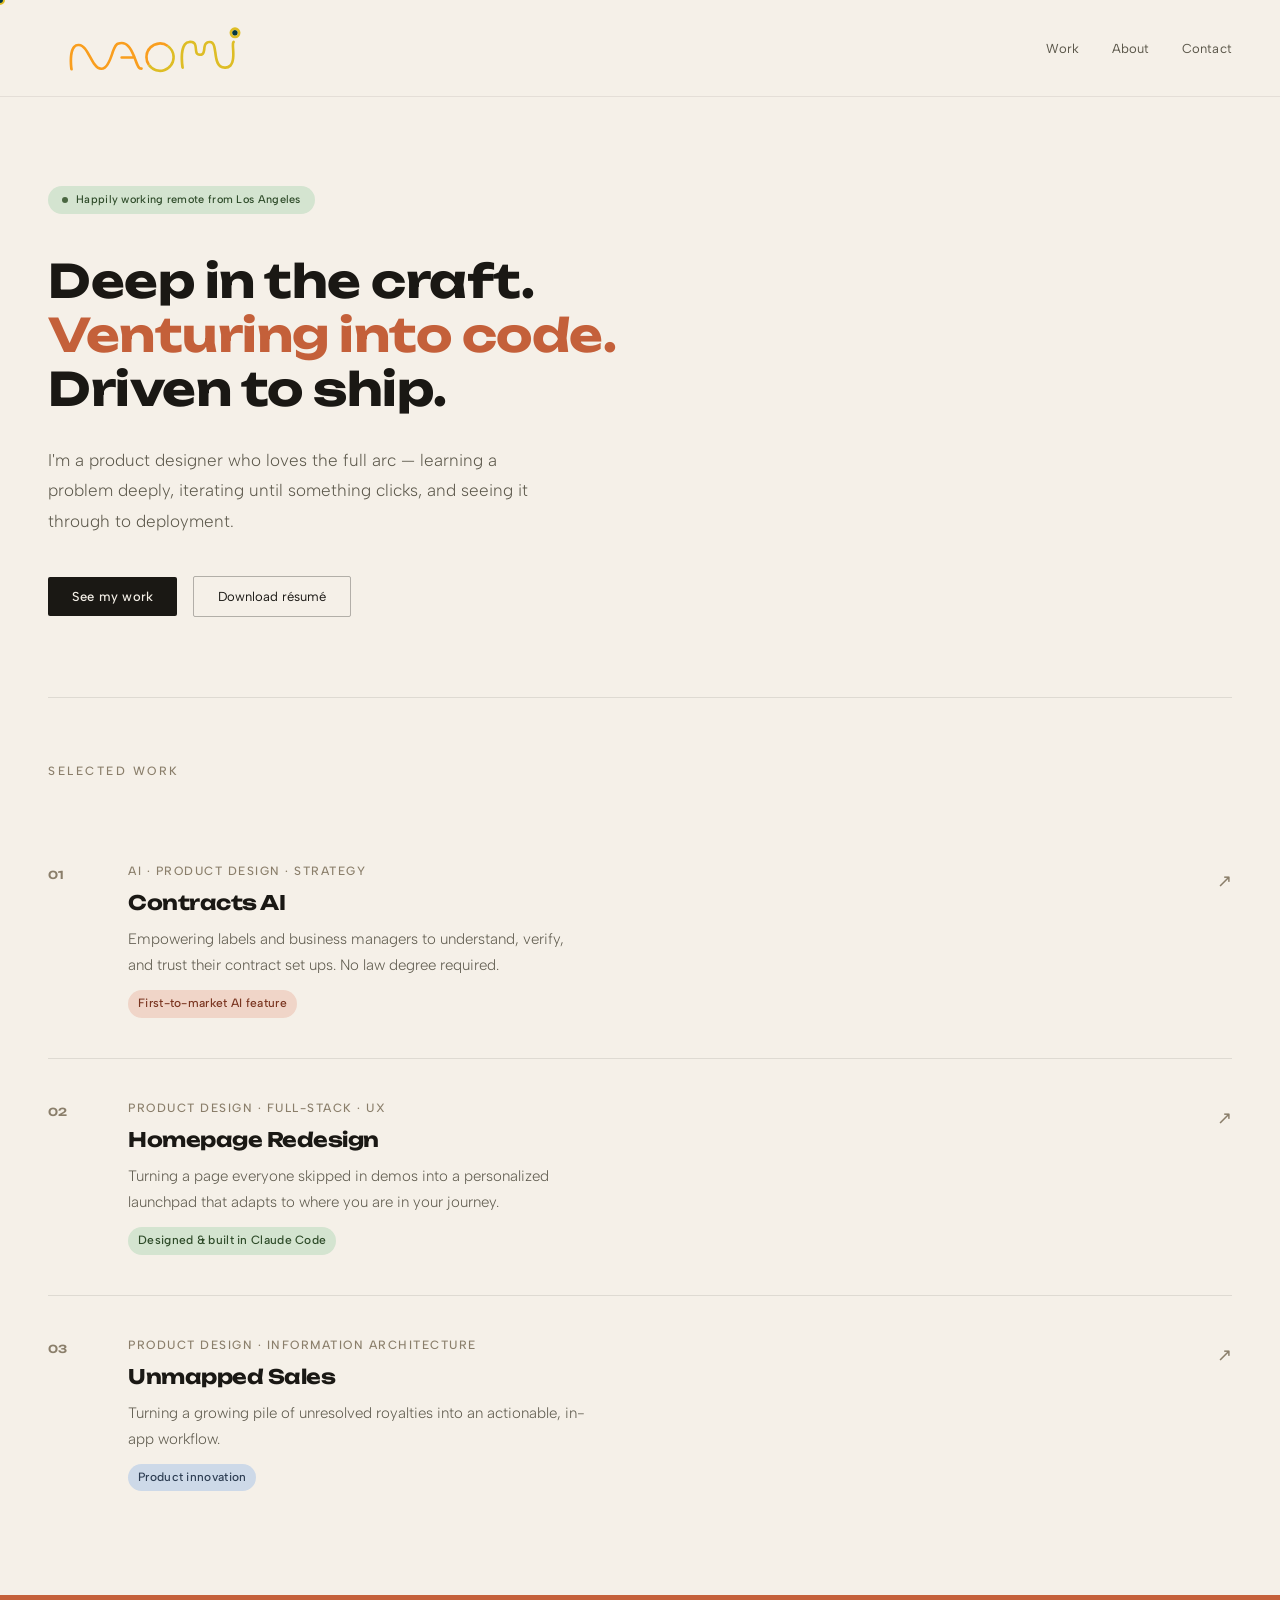
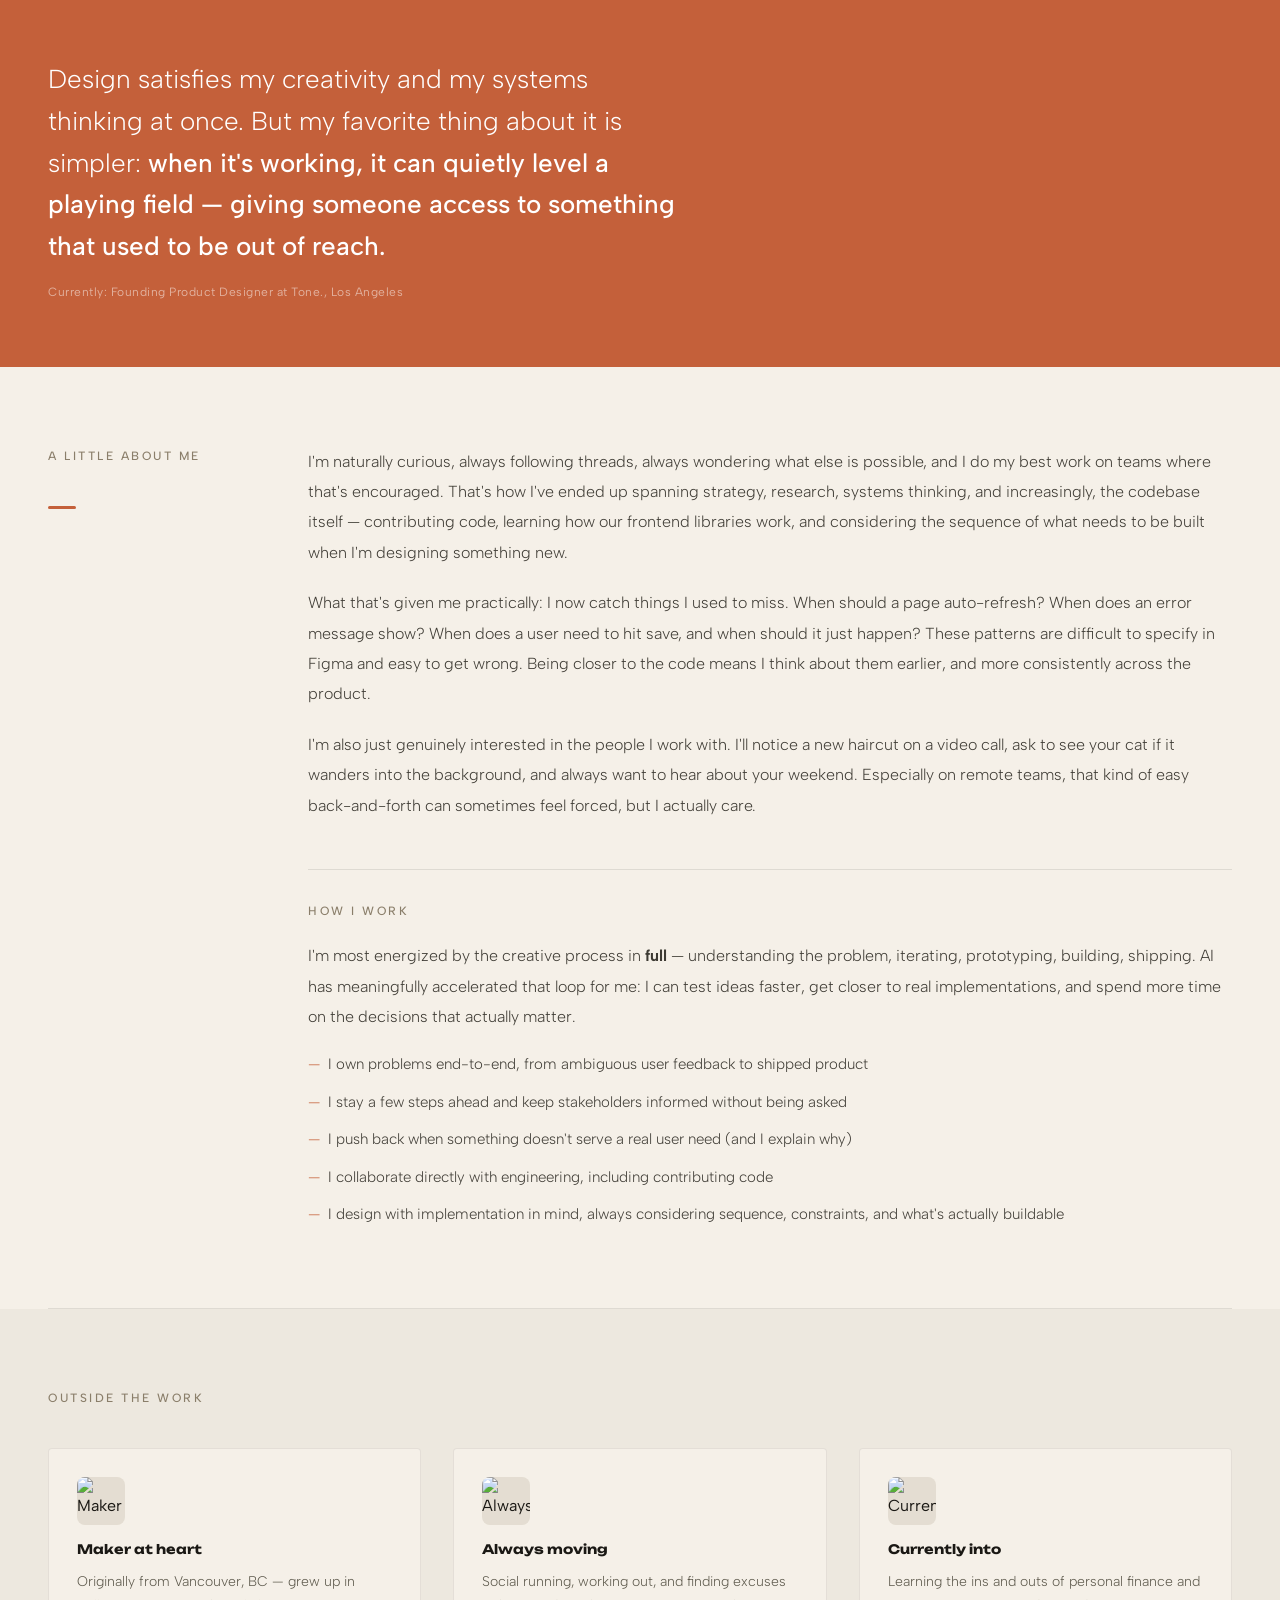
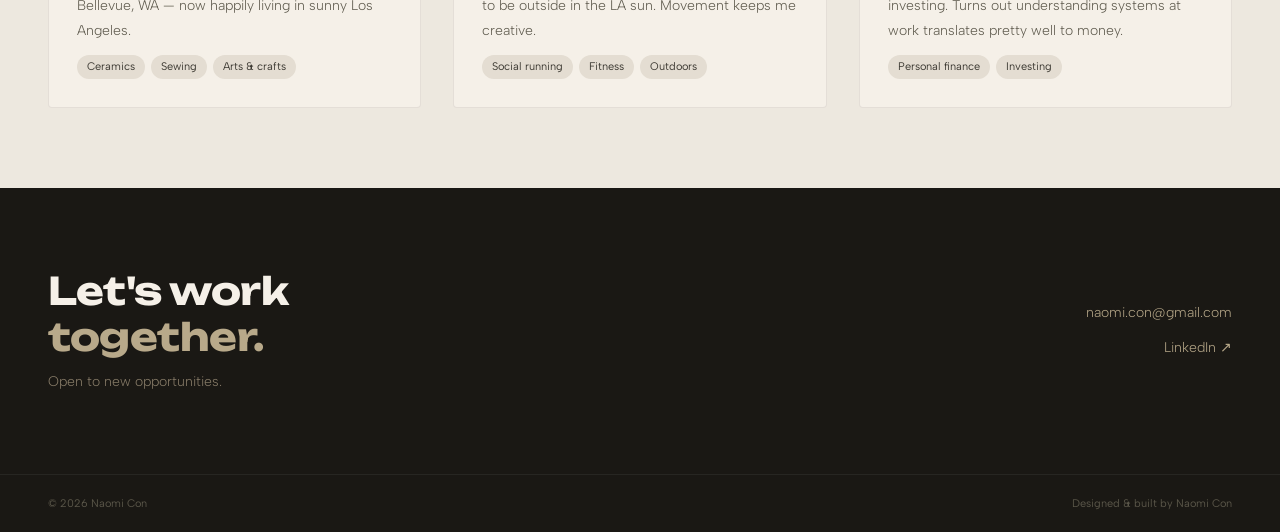
==== commit 2c66511f: "Update cursor style, card hover animations, and copy - Cursor now matches logo dot: navy fill (#0437" ====
--- a/index.html
+++ b/index.html
@@ -42,7 +42,8 @@
   .cursor {
     width: 10px;
     height: 10px;
-    background: var(--terracotta);
+    background: #043740;
+    border: 2px solid #debd25;
     border-radius: 50%;
     position: fixed;
     top: 0; left: 0;
@@ -55,7 +56,7 @@
     width: 36px;
     height: 36px;
     background: transparent;
-    border: 1.5px solid var(--terracotta);
+    border: 1.5px solid #043740;
   }
 
   /* Pages */
@@ -286,9 +287,14 @@
     border-radius: 4px;
     padding: 1.75rem;
     border: 1px solid rgba(26,24,20,0.08);
-    transition: transform 0.2s, box-shadow 0.2s;
-  }
-  .personal-card:hover { transform: translateY(-3px); box-shadow: 0 8px 24px rgba(26,24,20,0.06); }
+    cursor: default;
+    transition: transform 0.25s ease, box-shadow 0.25s ease, border-color 0.25s ease;
+  }
+  .personal-card:hover {
+    transform: translateY(-5px);
+    box-shadow: 0 12px 32px rgba(26,24,20,0.09);
+    border-color: rgba(26,24,20,0.15);
+  }
   .personal-card-icon { margin-bottom: 1rem; }
   .personal-card-icon img { width: 48px; height: 48px; border-radius: 8px; object-fit: cover; background: var(--cream-mid); display: block; }
   .personal-card h3 { font-family: 'Unbounded', sans-serif; font-size: 13px; color: var(--ink); margin-bottom: 0.75rem; font-weight: 700; line-height: 1.3; }
@@ -399,7 +405,7 @@
         <div>
           <p class="case-tag">AI · Product Design · Strategy</p>
           <h2 class="case-title">Contracts AI</h2>
-          <p class="case-desc">Helping labels and business managers understand, verify, and trust their contracts. No law degree required.</p>
+          <p class="case-desc">Empowering labels and business managers to understand, verify, and trust their contract set ups. No law degree required.</p>
           <span class="case-pill pill-terracotta">First-to-market AI feature</span>
         </div>
         <div class="case-arrow">↗</div>
@@ -663,7 +669,7 @@
     cursor.style.left = e.clientX + 'px';
     cursor.style.top = e.clientY + 'px';
   });
-  document.querySelectorAll('a, button, .case-card, .personal-card, .nav-case-btn').forEach(el => {
+  document.querySelectorAll('a, button, .case-card, .nav-case-btn').forEach(el => {
     el.addEventListener('mouseenter', () => cursor.classList.add('hovering'));
     el.addEventListener('mouseleave', () => cursor.classList.remove('hovering'));
   });
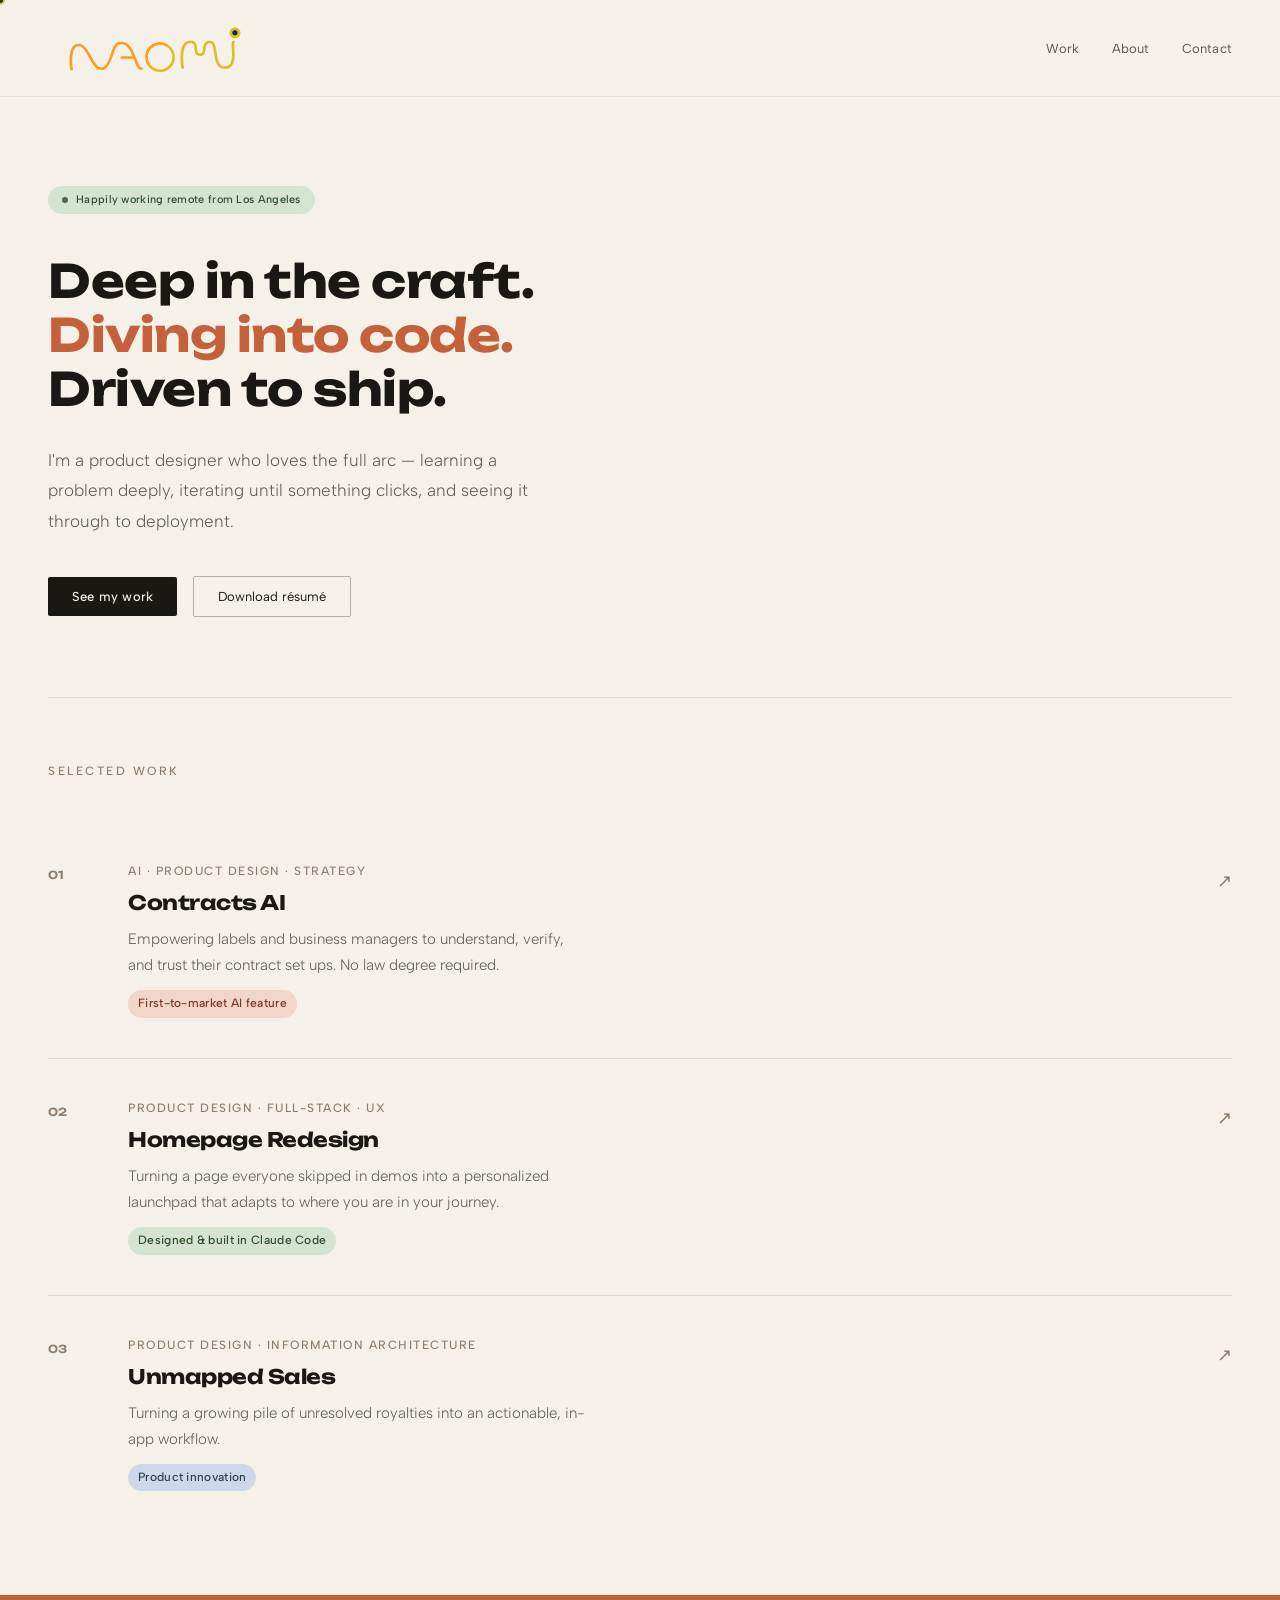
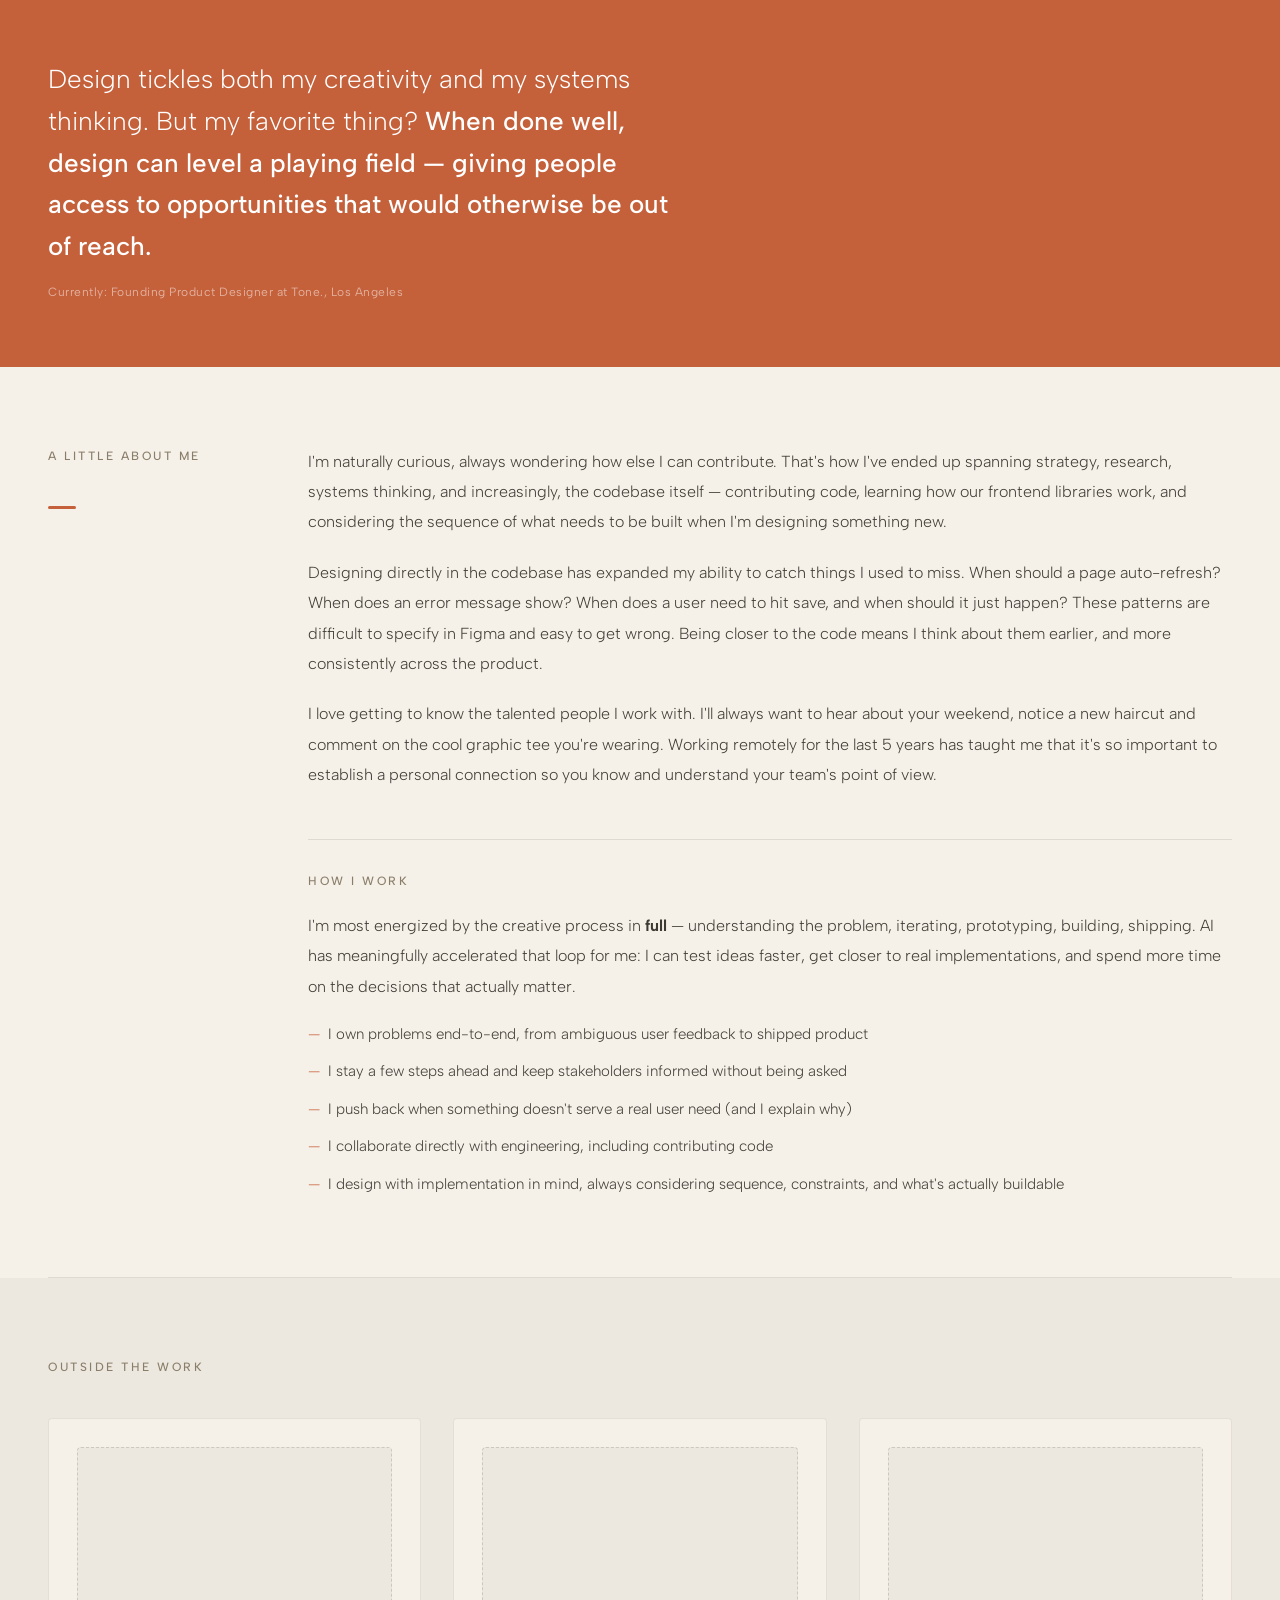
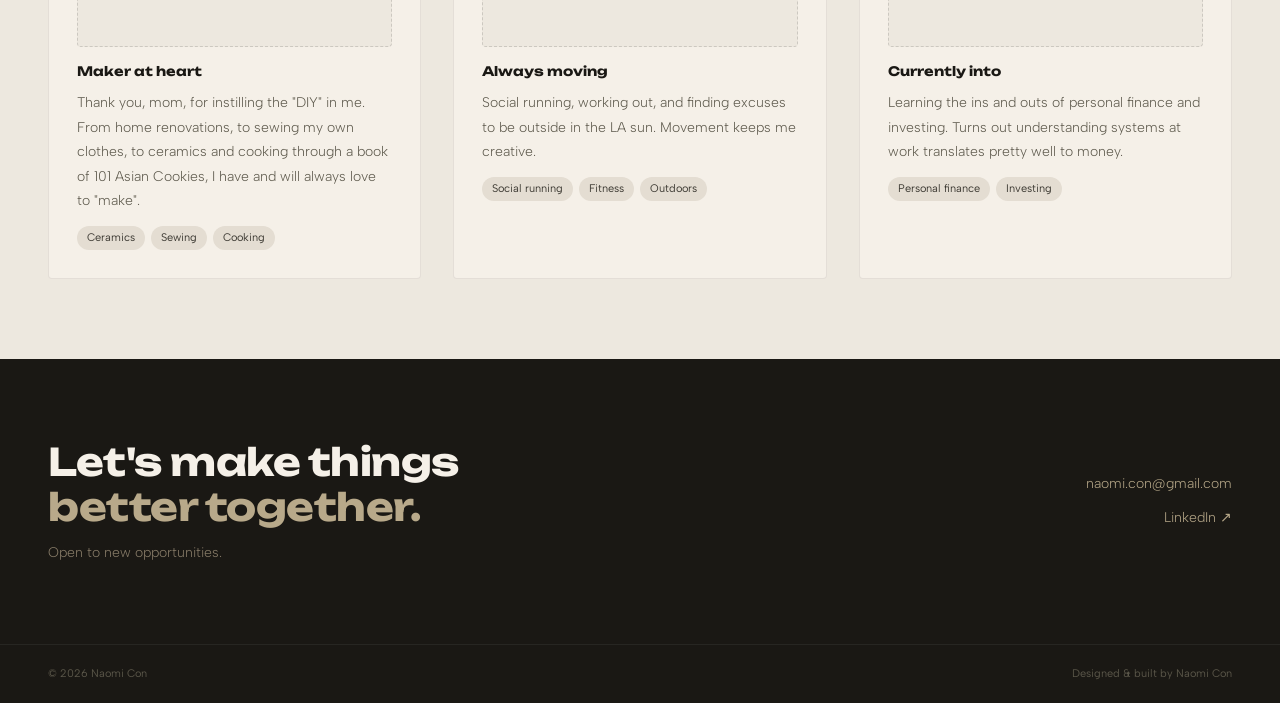
==== commit 025d61f0: "Update copy across homepage and about section Co-Authored-By: Claude Sonnet 4.6 <noreply@anthropic.c" ====
--- a/index.html
+++ b/index.html
@@ -8,703 +8,184 @@
 <link rel="preconnect" href="https://fonts.googleapis.com">
 <link rel="preconnect" href="https://fonts.gstatic.com" crossorigin>
 <link href="https://fonts.googleapis.com/css2?family=Unbounded:wght@600;700;900&family=Albert+Sans:ital,wght@0,300;0,400;0,500;1,300;1,400&display=swap" rel="stylesheet">
-<style>
-  *, *::before, *::after { box-sizing: border-box; margin: 0; padding: 0; }
-
-  :root {
-    --cream: #F5F0E8;
-    --cream-dark: #ede8df;
-    --cream-mid: #e4ddd2;
-    --ink: #1a1814;
-    --ink-mid: #3d3a33;
-    --ink-light: #5a5649;
-    --ink-muted: #8a7e6a;
-    --terracotta: #C4603A;
-    --terracotta-light: #f0d5c8;
-    --sage: #4a6741;
-    --sage-light: #d4e4d0;
-    --dusty-blue: #4a607a;
-    --dusty-blue-light: #cdd9e8;
-  }
-
-  html { scroll-behavior: smooth; }
-
-  body {
-    background: var(--cream);
-    color: var(--ink);
-    font-family: 'Albert Sans', sans-serif;
-    font-weight: 400;
-    line-height: 1.6;
-    cursor: none;
-  }
-
-  /* Custom cursor */
-  .cursor {
-    width: 10px;
-    height: 10px;
-    background: #043740;
-    border: 2px solid #debd25;
-    border-radius: 50%;
-    position: fixed;
-    top: 0; left: 0;
-    pointer-events: none;
-    z-index: 9999;
-    transform: translate(-50%, -50%);
-    transition: transform 0.15s ease, width 0.2s ease, height 0.2s ease, background 0.2s ease;
-  }
-  .cursor.hovering {
-    width: 36px;
-    height: 36px;
-    background: transparent;
-    border: 1.5px solid #043740;
-  }
-
-  /* Pages */
-  .page { display: none; }
-  .page.active { display: block; animation: fadeIn 0.3s ease; }
-  @keyframes fadeIn { from { opacity: 0; transform: translateY(8px); } to { opacity: 1; transform: translateY(0); } }
-
-  /* Nav */
-  nav {
-    display: flex;
-    justify-content: space-between;
-    align-items: center;
-    padding: 0.5rem 3rem;
-    background: var(--cream);
-    position: sticky;
-    top: 0;
-    z-index: 100;
-    border-bottom: 1px solid rgba(26,24,20,0.08);
-  }
-  .nav-logo {
-    display: flex;
-    align-items: center;
-    cursor: none;
-    text-decoration: none;
-  }
-  .nav-links { display: flex; gap: 2rem; list-style: none; }
-  .nav-links a {
-    font-size: 13px;
-    color: var(--ink-light);
-    text-decoration: none;
-    letter-spacing: 0.2px;
-    transition: color 0.2s;
-    cursor: none;
-  }
-  .nav-links a:hover { color: var(--ink); }
-
-  /* Hero */
-  .hero { padding: 5.5rem 3rem 5rem; max-width: 860px; }
-  .hero-pill {
-    display: inline-flex;
-    align-items: center;
-    gap: 8px;
-    background: var(--sage-light);
-    padding: 5px 14px;
-    border-radius: 20px;
-    margin-bottom: 2.5rem;
-  }
-  .hero-pill-dot {
-    width: 6px; height: 6px;
-    border-radius: 50%;
-    background: var(--sage);
-  }
-  .hero-pill span {
-    font-size: 11px;
-    color: #2d4a28;
-    font-weight: 500;
-    letter-spacing: 0.3px;
-  }
-  .hero h1 {
-    font-family: 'Unbounded', sans-serif;
-    font-size: clamp(28px, 4.5vw, 46px);
-    line-height: 1.18;
-    letter-spacing: -0.5px;
-    color: var(--ink);
-    font-weight: 700;
-    margin-bottom: 1.75rem;
-  }
-  .hero h1 em { color: var(--terracotta); font-style: normal; }
-  .hero-sub {
-    font-size: 17px;
-    color: var(--ink-light);
-    max-width: 500px;
-    line-height: 1.8;
-    font-weight: 300;
-    margin-bottom: 2.5rem;
-  }
-  .cta-row { display: flex; gap: 1rem; align-items: center; }
-  .scroll-hint {
-    margin-top: 4rem;
-    font-size: 12px;
-    color: var(--ink-muted);
-    letter-spacing: 2px;
-    text-transform: uppercase;
-  }
-
-  /* Buttons */
-  .btn-primary {
-    background: var(--ink);
-    color: var(--cream);
-    border: none;
-    padding: 12px 24px;
-    font-family: 'Albert Sans', sans-serif;
-    font-size: 13px;
-    font-weight: 500;
-    cursor: none;
-    border-radius: 2px;
-    transition: background 0.2s, transform 0.15s;
-    letter-spacing: 0.2px;
-  }
-  .btn-primary:hover { background: #2d2820; transform: translateY(-1px); }
-  .btn-secondary {
-    background: transparent;
-    color: var(--ink);
-    border: 1px solid rgba(26,24,20,0.3);
-    padding: 12px 24px;
-    font-family: 'Albert Sans', sans-serif;
-    font-size: 13px;
-    cursor: none;
-    border-radius: 2px;
-    transition: border-color 0.2s, transform 0.15s;
-  }
-  .btn-secondary:hover { border-color: var(--ink); transform: translateY(-1px); }
-
-  /* Divider */
-  .divider { border: none; border-top: 1px solid rgba(26,24,20,0.1); margin: 0 3rem; }
-
-  /* Section label */
-  .section-label {
-    font-size: 12px;
-    letter-spacing: 2.5px;
-    text-transform: uppercase;
-    color: var(--ink-muted);
-    font-weight: 500;
-    margin-bottom: 2.5rem;
-  }
-
-  /* Work section */
-  .work-section { padding: 4rem 3rem; }
-  .work-grid { display: grid; grid-template-columns: 1fr; gap: 1px; background: rgba(26,24,20,0.1); }
-  .case-card {
-    background: var(--cream);
-    padding: 2.5rem 0;
-    display: grid;
-    grid-template-columns: 48px 1fr auto;
-    gap: 2rem;
-    align-items: start;
-    cursor: none;
-    transition: background 0.2s, padding-left 0.2s;
-  }
-  .case-card:hover { background: var(--cream-dark); padding-left: 0.5rem; }
-  .case-number {
-    font-family: 'Unbounded', sans-serif;
-    font-size: 11px;
-    color: var(--ink-muted);
-    padding-top: 5px;
-    font-weight: 600;
-  }
-  .case-tag {
-    font-size: 12px;
-    letter-spacing: 1.5px;
-    text-transform: uppercase;
-    color: var(--ink-muted);
-    font-weight: 500;
-    margin-bottom: 0.6rem;
-  }
-  .case-title {
-    font-family: 'Unbounded', sans-serif;
-    font-size: 20px;
-    letter-spacing: -0.5px;
-    color: var(--ink);
-    line-height: 1.25;
-    margin-bottom: 0.75rem;
-    font-weight: 700;
-  }
-  .case-desc {
-    font-size: 15px;
-    color: var(--ink-light);
-    line-height: 1.7;
-    max-width: 460px;
-    font-weight: 300;
-  }
-  .case-pill {
-    display: inline-block;
-    font-size: 12px;
-    padding: 4px 10px;
-    border-radius: 20px;
-    font-weight: 500;
-    margin-top: 0.75rem;
-    letter-spacing: 0.3px;
-  }
-  .pill-terracotta { background: var(--terracotta-light); color: #7a3520; }
-  .pill-sage { background: var(--sage-light); color: #2d4a28; }
-  .pill-blue { background: var(--dusty-blue-light); color: #2d3d52; }
-  .case-arrow {
-    font-size: 18px;
-    color: var(--ink-muted);
-    padding-top: 5px;
-    transition: transform 0.2s, color 0.2s;
-  }
-  .case-card:hover .case-arrow { transform: translate(3px, -3px); color: var(--ink); }
-
-  /* Color band */
-  .color-band { background: var(--terracotta); padding: 4rem 3rem; }
-  .color-band-text {
-    font-family: 'Albert Sans', sans-serif;
-    font-size: clamp(18px, 2.5vw, 26px);
-    color: #fff;
-    line-height: 1.6;
-    font-weight: 300;
-    max-width: 640px;
-    margin-bottom: 1rem;
-  }
-  .color-band-text strong { font-weight: 500; }
-  .color-band-sub {
-    font-size: 12px;
-    color: rgba(255,255,255,0.5);
-    letter-spacing: 0.5px;
-  }
-
-  /* About */
-  .about-section { padding: 5rem 3rem; }
-  .about-grid { display: grid; grid-template-columns: 180px 1fr; gap: 5rem; align-items: start; }
-  .about-accent { width: 28px; height: 3px; background: var(--terracotta); border-radius: 2px; margin-bottom: 1.5rem; }
-  .about-body p { font-size: 16px; color: var(--ink-mid); line-height: 1.9; margin-bottom: 1.25rem; font-weight: 300; }
-
-  /* How I work */
-  .how-i-work { margin-top: 3rem; padding-top: 2rem; border-top: 1px solid rgba(26,24,20,0.1); }
-  .how-label { font-size: 12px; letter-spacing: 2.5px; text-transform: uppercase; color: var(--ink-muted); font-weight: 500; margin-bottom: 1.25rem; }
-  .how-list { list-style: none; display: flex; flex-direction: column; gap: 0.75rem; }
-  .how-list li { font-size: 15px; color: var(--ink-mid); line-height: 1.7; padding-left: 1.25rem; position: relative; font-weight: 300; }
-  .how-list li::before { content: '—'; position: absolute; left: 0; color: var(--terracotta); }
-
-  /* Personal */
-  .personal-section { padding: 5rem 3rem; background: var(--cream-dark); }
-  .personal-grid { display: grid; grid-template-columns: repeat(3, 1fr); gap: 2rem; margin-top: 2.5rem; }
-  .personal-card {
-    background: var(--cream);
-    border-radius: 4px;
-    padding: 1.75rem;
-    border: 1px solid rgba(26,24,20,0.08);
-    cursor: default;
-    transition: transform 0.25s ease, box-shadow 0.25s ease, border-color 0.25s ease;
-  }
-  .personal-card:hover {
-    transform: translateY(-5px);
-    box-shadow: 0 12px 32px rgba(26,24,20,0.09);
-    border-color: rgba(26,24,20,0.15);
-  }
-  .personal-card-icon { margin-bottom: 1rem; }
-  .personal-card-icon img { width: 48px; height: 48px; border-radius: 8px; object-fit: cover; background: var(--cream-mid); display: block; }
-  .personal-card h3 { font-family: 'Unbounded', sans-serif; font-size: 13px; color: var(--ink); margin-bottom: 0.75rem; font-weight: 700; line-height: 1.3; }
-  .personal-card p { font-size: 14px; color: var(--ink-light); line-height: 1.75; font-weight: 300; }
-  .tag-row { display: flex; flex-wrap: wrap; gap: 6px; margin-top: 0.75rem; }
-  .personal-tag { font-size: 11px; padding: 3px 10px; border-radius: 20px; background: var(--cream-mid); color: var(--ink-mid); }
-
-  /* Contact */
-  .contact-section { background: var(--ink); padding: 5rem 3rem; display: flex; justify-content: space-between; align-items: center; gap: 2rem; }
-  .contact-left h2 { font-family: 'Unbounded', sans-serif; font-size: clamp(24px, 3.5vw, 38px); color: var(--cream); letter-spacing: -0.5px; line-height: 1.2; margin-bottom: 0.75rem; font-weight: 700; }
-  .contact-left h2 em { font-style: normal; color: #b8a98a; }
-  .contact-left p { font-size: 14px; color: var(--ink-muted); font-weight: 300; }
-  .contact-links { display: flex; flex-direction: column; gap: 0.75rem; align-items: flex-end; }
-  .contact-link { font-size: 14px; color: #b8a98a; text-decoration: none; transition: color 0.2s; cursor: none; font-weight: 300; }
-  .contact-link:hover { color: var(--cream); }
-
-  /* Footer */
-  .footer-bar { background: var(--ink); border-top: 1px solid rgba(255,255,255,0.06); padding: 1.25rem 3rem; display: flex; justify-content: space-between; }
-  .footer-bar p { font-size: 11px; color: #5a5649; }
-
-  /* Case study */
-  .case-study-header { padding: 4rem 3rem 3rem; border-bottom: 1px solid rgba(26,24,20,0.1); }
-  .case-study-header h1 { font-family: 'Unbounded', sans-serif; font-size: clamp(26px, 4vw, 42px); letter-spacing: -1px; line-height: 1.18; color: var(--ink); margin-bottom: 1rem; font-weight: 700; }
-  .case-study-header .lead { font-size: 16px; color: var(--ink-light); max-width: 540px; line-height: 1.8; font-weight: 300; }
-  .case-study-body { padding: 4rem 3rem; max-width: 760px; }
-  .cs-section { margin-bottom: 3.5rem; }
-  .cs-section-label { font-size: 12px; letter-spacing: 2.5px; text-transform: uppercase; color: var(--ink-muted); font-weight: 500; margin-bottom: 1rem; }
-  .cs-section p { font-size: 16px; color: var(--ink-mid); line-height: 1.9; margin-bottom: 1rem; font-weight: 300; }
-  .placeholder-img {
-    width: 100%; height: 300px;
-    background: var(--cream-dark);
-    border-radius: 4px;
-    display: flex; align-items: center; justify-content: center;
-    margin: 2rem 0;
-    border: 1px dashed rgba(26,24,20,0.15);
-    transition: background 0.2s;
-  }
-  .placeholder-img:hover { background: var(--cream-mid); }
-  .placeholder-img.tall { height: 400px; }
-  .placeholder-img span { font-size: 12px; color: var(--ink-muted); letter-spacing: 0.5px; }
-  .placeholder-row { display: grid; grid-template-columns: 1fr 1fr; gap: 1rem; margin: 2rem 0; }
-  .placeholder-sm { height: 200px; background: var(--cream-dark); border-radius: 4px; display: flex; align-items: center; justify-content: center; border: 1px dashed rgba(26,24,20,0.15); }
-  .placeholder-sm span { font-size: 11px; color: var(--ink-muted); }
-  .outcome-card { background: var(--terracotta-light); border-radius: 4px; padding: 1.75rem 2rem; margin-top: 1rem; border-left: 3px solid var(--terracotta); }
-  .outcome-card p { font-size: 15px; color: #5a2e1a; line-height: 1.8; margin: 0; font-weight: 300; }
-  .cs-accent-band { background: var(--sage-light); border-radius: 4px; padding: 1.5rem 2rem; margin: 2rem 0; border-left: 3px solid var(--sage); }
-  .cs-accent-band p { font-size: 15px; color: #2d4a28; line-height: 1.8; margin: 0; font-style: italic; font-weight: 300; }
-  .nav-case { display: flex; gap: 1rem; padding: 2rem 3rem; border-top: 1px solid rgba(26,24,20,0.1); }
-  .nav-case-btn { font-size: 12px; color: var(--ink-light); background: none; border: 1px solid rgba(26,24,20,0.15); padding: 10px 18px; cursor: none; font-family: 'Albert Sans', sans-serif; border-radius: 2px; transition: all 0.15s; }
-  .nav-case-btn:hover { border-color: var(--ink); color: var(--ink); transform: translateY(-1px); }
-
-  /* Responsive */
-  @media (max-width: 768px) {
-    nav { padding: 1rem 1.5rem; }
-    .hero { padding: 3rem 1.5rem; }
-    section, .work-section, .about-section, .personal-section { padding: 3rem 1.5rem; }
-    .divider { margin: 0 1.5rem; }
-    .about-grid { grid-template-columns: 1fr; gap: 2rem; }
-    .personal-grid { grid-template-columns: 1fr; }
-    .contact-section { flex-direction: column; align-items: flex-start; padding: 3rem 1.5rem; }
-    .contact-links { align-items: flex-start; }
-    .color-band { padding: 3rem 1.5rem; }
-    .case-study-header, .case-study-body { padding: 2rem 1.5rem; }
-    .nav-case { padding: 1.5rem; flex-wrap: wrap; }
-    .footer-bar { padding: 1.25rem 1.5rem; }
-    body { cursor: auto; }
-    .cursor { display: none; }
-  }
-</style>
+<link rel="stylesheet" href="styles.css">
 </head>
 <body>
 
 <div class="cursor" id="cursor"></div>
 
 <nav>
-  <a class="nav-logo" onclick="goTo('main')" href="#"><svg xmlns="http://www.w3.org/2000/svg" viewBox="0 0 231.81 88.94" height="80" aria-label="Naomi Con"><defs><style>.cls-1{fill:#043740;}.cls-2{fill:#f99e1e;}.cls-3{fill:#debd25;}</style></defs><path class="cls-1" d="M207.88,24.42A3.16,3.16,0,1,0,211,27.58,3.17,3.17,0,0,0,207.88,24.42Z"/><path class="cls-2" d="M104,65.93c-1.94,0-2.67-1.46-5.49-8.93-.4-1.08-.85-2.26-1.35-3.55-5.3-13.68-11.49-18.31-20.08-15C73.83,39.67,72,44.8,69.86,50.74c-2.57,7.2-5.5,15.36-10.66,15.36-4.43,0-7.83-6.28-11.12-12.36-3.7-6.82-7.51-13.87-13.68-14A7.68,7.68,0,0,0,28,42.27c-6.16,6.79-3.38,25.33-3.26,26.11a1.47,1.47,0,0,0,1.44,1.24l.23,0a1.46,1.46,0,0,0,1.22-1.66C26.9,63,25.86,49,30.2,44.23a4.84,4.84,0,0,1,4.06-1.61h.05c4.48.11,7.9,6.41,11.2,12.51C49.21,62,53,69,59.2,69c7.22,0,10.51-9.19,13.41-17.29,1.65-4.6,3.52-9.82,5.49-10.57C83,39.27,88.36,39.5,94,53.54H81.85a1.46,1.46,0,1,0,0,2.92h13.3l.6,1.58c2.89,7.65,4.09,10.82,8.22,10.82a1.46,1.46,0,1,0,0-2.92Z"/><path class="cls-3" d="M205.65,36.47c-1.78,1.1-1.6,4.12-1.31,9.12.34,5.81.81,13.76-2.53,17.3a6.64,6.64,0,0,1-5.13,1.93c-6.6,0-8-6.32-9.15-15.24-.88-6.54-1.79-13.3-7.5-13.3h-.13c-6.51.11-7.14,5.21-7.6,8.94s-.9,5.32-3.4,5.32h-.06c-2.24,0-2.64-1.12-3-5.16-.29-3.85-.74-9.67-8.79-9.1a8.18,8.18,0,0,0-6,3.25c-6,7.56-2.94,26.19-2.81,27a1.47,1.47,0,0,0,1.44,1.22l.24,0a1.45,1.45,0,0,0,1.2-1.68A77.2,77.2,0,0,1,150.29,56c-.09-6.93,1-12,3.05-14.63a5.31,5.31,0,0,1,4-2.15c4.92-.34,5.33,2,5.67,6.41.25,3.3.6,7.81,5.83,7.86h.09c5.32,0,5.88-4.55,6.29-7.88.5-4,1-6.32,4.76-6.39H180c3,0,3.73,4.08,4.62,10.76,1.07,7.92,2.39,17.78,12.05,17.78a9.56,9.56,0,0,0,7.26-2.85c4.2-4.45,3.69-13.13,3.31-19.47-.14-2.44-.33-5.77.05-6.55a1.47,1.47,0,0,0,.36-1.93A1.45,1.45,0,0,0,205.65,36.47Z"/><path class="cls-3" d="M207.88,21.5A6.08,6.08,0,1,0,214,27.58,6.09,6.09,0,0,0,207.88,21.5Zm0,9.23A3.16,3.16,0,1,1,211,27.58,3.16,3.16,0,0,1,207.88,30.73Z"/><path class="cls-2" d="M108,54.71a16.47,16.47,0,0,0,3.2,9.77l2.09-2.09a13.65,13.65,0,0,1,19-19l2.09-2.09A16.56,16.56,0,0,0,108,54.71Z"/><path class="cls-3" d="M138.2,54.71a13.66,13.66,0,0,1-24.95,7.68l-2.09,2.09a16.57,16.57,0,1,0,23.15-23.15l-2.09,2.09A13.64,13.64,0,0,1,138.2,54.71Z"/></svg></a>
+  <a class="nav-logo" href="index.html"><svg xmlns="http://www.w3.org/2000/svg" viewBox="0 0 231.81 88.94" height="80" aria-label="Naomi Con"><defs><style>.cls-1{fill:#043740;}.cls-2{fill:#f99e1e;}.cls-3{fill:#debd25;}</style></defs><path class="cls-1" d="M207.88,24.42A3.16,3.16,0,1,0,211,27.58,3.17,3.17,0,0,0,207.88,24.42Z"/><path class="cls-2" d="M104,65.93c-1.94,0-2.67-1.46-5.49-8.93-.4-1.08-.85-2.26-1.35-3.55-5.3-13.68-11.49-18.31-20.08-15C73.83,39.67,72,44.8,69.86,50.74c-2.57,7.2-5.5,15.36-10.66,15.36-4.43,0-7.83-6.28-11.12-12.36-3.7-6.82-7.51-13.87-13.68-14A7.68,7.68,0,0,0,28,42.27c-6.16,6.79-3.38,25.33-3.26,26.11a1.47,1.47,0,0,0,1.44,1.24l.23,0a1.46,1.46,0,0,0,1.22-1.66C26.9,63,25.86,49,30.2,44.23a4.84,4.84,0,0,1,4.06-1.61h.05c4.48.11,7.9,6.41,11.2,12.51C49.21,62,53,69,59.2,69c7.22,0,10.51-9.19,13.41-17.29,1.65-4.6,3.52-9.82,5.49-10.57C83,39.27,88.36,39.5,94,53.54H81.85a1.46,1.46,0,1,0,0,2.92h13.3l.6,1.58c2.89,7.65,4.09,10.82,8.22,10.82a1.46,1.46,0,1,0,0-2.92Z"/><path class="cls-3" d="M205.65,36.47c-1.78,1.1-1.6,4.12-1.31,9.12.34,5.81.81,13.76-2.53,17.3a6.64,6.64,0,0,1-5.13,1.93c-6.6,0-8-6.32-9.15-15.24-.88-6.54-1.79-13.3-7.5-13.3h-.13c-6.51.11-7.14,5.21-7.6,8.94s-.9,5.32-3.4,5.32h-.06c-2.24,0-2.64-1.12-3-5.16-.29-3.85-.74-9.67-8.79-9.1a8.18,8.18,0,0,0-6,3.25c-6,7.56-2.94,26.19-2.81,27a1.47,1.47,0,0,0,1.44,1.22l.24,0a1.45,1.45,0,0,0,1.2-1.68A77.2,77.2,0,0,1,150.29,56c-.09-6.93,1-12,3.05-14.63a5.31,5.31,0,0,1,4-2.15c4.92-.34,5.33,2,5.67,6.41.25,3.3.6,7.81,5.83,7.86h.09c5.32,0,5.88-4.55,6.29-7.88.5-4,1-6.32,4.76-6.39H180c3,0,3.73,4.08,4.62,10.76,1.07,7.92,2.39,17.78,12.05,17.78a9.56,9.56,0,0,0,7.26-2.85c4.2-4.45,3.69-13.13,3.31-19.47-.14-2.44-.33-5.77.05-6.55a1.47,1.47,0,0,0,.36-1.93A1.45,1.45,0,0,0,205.65,36.47Z"/><path class="cls-3" d="M207.88,21.5A6.08,6.08,0,1,0,214,27.58,6.09,6.09,0,0,0,207.88,21.5Zm0,9.23A3.16,3.16,0,1,1,211,27.58,3.16,3.16,0,0,1,207.88,30.73Z"/><path class="cls-2" d="M108,54.71a16.47,16.47,0,0,0,3.2,9.77l2.09-2.09a13.65,13.65,0,0,1,19-19l2.09-2.09A16.56,16.56,0,0,0,108,54.71Z"/><path class="cls-3" d="M138.2,54.71a13.66,13.66,0,0,1-24.95,7.68l-2.09,2.09a16.57,16.57,0,1,0,23.15-23.15l-2.09,2.09A13.64,13.64,0,0,1,138.2,54.71Z"/></svg></a>
   <ul class="nav-links">
-    <li><a onclick="goTo('main')" href="#">Work</a></li>
-    <li><a onclick="goToSection('main','about-anchor')" href="#">About</a></li>
-    <li><a onclick="goToSection('main','contact-anchor')" href="#">Contact</a></li>
+    <li><a href="#work-anchor">Work</a></li>
+    <li><a href="#about-anchor">About</a></li>
+    <li><a href="#contact-anchor">Contact</a></li>
   </ul>
 </nav>
 
-<!-- ============ MAIN PAGE ============ -->
-<div id="page-main" class="page active">
+<section class="hero">
+  <div class="hero-pill">
+    <div class="hero-pill-dot"></div>
+    <span>Happily working remote from Los Angeles</span>
+  </div>
+  <h1>Deep in the craft.<br><em>Diving into code.</em><br>Driven to ship.</h1>
+  <p class="hero-sub">I'm a product designer who loves the full arc — learning a problem deeply, iterating until something clicks, and seeing it through to deployment.</p>
+  <div class="cta-row">
+    <button class="btn-primary" onclick="document.getElementById('work-anchor').scrollIntoView({behavior:'smooth'})">See my work</button>
+    <button class="btn-secondary" onclick="alert('Résumé coming soon!')">Download résumé</button>
+  </div>
+</section>
 
-  <section class="hero">
-    <div class="hero-pill">
-      <div class="hero-pill-dot"></div>
-      <span>Happily working remote from Los Angeles</span>
+<hr class="divider">
+
+<section class="work-section" id="work-anchor">
+  <p class="section-label">Selected work</p>
+  <div class="work-grid">
+
+    <a class="case-card" href="contracts.html">
+      <div class="case-number">01</div>
+      <div>
+        <p class="case-tag">AI · Product Design · Strategy</p>
+        <h2 class="case-title">Contracts AI</h2>
+        <p class="case-desc">Empowering labels and business managers to understand, verify, and trust their contract set ups. No law degree required.</p>
+        <span class="case-pill pill-terracotta">First-to-market AI feature</span>
+      </div>
+      <div class="case-arrow">↗</div>
+    </a>
+
+    <a class="case-card" href="homepage.html">
+      <div class="case-number">02</div>
+      <div>
+        <p class="case-tag">Product Design · Full-stack · UX</p>
+        <h2 class="case-title">Homepage Redesign</h2>
+        <p class="case-desc">Turning a page everyone skipped in demos into a personalized launchpad that adapts to where you are in your journey.</p>
+        <span class="case-pill pill-sage">Designed & built in Claude Code</span>
+      </div>
+      <div class="case-arrow">↗</div>
+    </a>
+
+    <a class="case-card" href="unmapped.html">
+      <div class="case-number">03</div>
+      <div>
+        <p class="case-tag">Product Design · Information Architecture</p>
+        <h2 class="case-title">Unmapped Sales</h2>
+        <p class="case-desc">Turning a growing pile of unresolved royalties into an actionable, in-app workflow.</p>
+        <span class="case-pill pill-blue">Product innovation</span>
+      </div>
+      <div class="case-arrow">↗</div>
+    </a>
+
+  </div>
+</section>
+
+<div class="color-band">
+  <p class="color-band-text">Design tickles both my creativity and my systems thinking. But my favorite thing? <strong>When done well, design can level a playing field — giving people access to opportunities that would otherwise be out of reach.</strong></p>
+  <p class="color-band-sub">Currently: Founding Product Designer at Tone., Los Angeles</p>
+</div>
+
+<section class="about-section" id="about-anchor">
+  <div class="about-grid">
+    <div>
+      <p class="section-label">A little about me</p>
+      <div class="about-accent"></div>
     </div>
-    <h1>Deep in the craft.<br><em>Venturing into code.</em><br>Driven to ship.</h1>
-    <p class="hero-sub">I'm a product designer who loves the full arc — learning a problem deeply, iterating until something clicks, and seeing it through to deployment.</p>
-    <div class="cta-row">
-      <button class="btn-primary" onclick="document.getElementById('work-anchor').scrollIntoView({behavior:'smooth'})">See my work</button>
-      <button class="btn-secondary" onclick="alert('Résumé coming soon!')">Download résumé</button>
-    </div>
-  </section>
-
-  <hr class="divider">
-
-  <section class="work-section" id="work-anchor">
-    <p class="section-label">Selected work</p>
-    <div class="work-grid">
-
-      <div class="case-card" onclick="goTo('contracts')">
-        <div class="case-number">01</div>
-        <div>
-          <p class="case-tag">AI · Product Design · Strategy</p>
-          <h2 class="case-title">Contracts AI</h2>
-          <p class="case-desc">Empowering labels and business managers to understand, verify, and trust their contract set ups. No law degree required.</p>
-          <span class="case-pill pill-terracotta">First-to-market AI feature</span>
+    <div>
+      <div class="about-body">
+        <p>I'm naturally curious, always wondering how else I can contribute. That's how I've ended up spanning strategy, research, systems thinking, and increasingly, the codebase itself — contributing code, learning how our frontend libraries work, and considering the sequence of what needs to be built when I'm designing something new.</p>
+        <p>Designing directly in the codebase has expanded my ability to catch things I used to miss. When should a page auto-refresh? When does an error message show? When does a user need to hit save, and when should it just happen? These patterns are difficult to specify in Figma and easy to get wrong. Being closer to the code means I think about them earlier, and more consistently across the product.</p>
+        <p>I love getting to know the talented people I work with. I'll always want to hear about your weekend, notice a new haircut and comment on the cool graphic tee you're wearing. Working remotely for the last 5 years has taught me that it's so important to establish a personal connection so you know and understand your team's point of view.</p>
+      </div>
+      <div class="how-i-work">
+        <p class="how-label">How I work</p>
+        <div class="about-body">
+          <p>I'm most energized by the creative process in <strong>full</strong> — understanding the problem, iterating, prototyping, building, shipping. AI has meaningfully accelerated that loop for me: I can test ideas faster, get closer to real implementations, and spend more time on the decisions that actually matter.</p>
         </div>
-        <div class="case-arrow">↗</div>
-      </div>
-
-      <div class="case-card" onclick="goTo('homepage')">
-        <div class="case-number">02</div>
-        <div>
-          <p class="case-tag">Product Design · Full-stack · UX</p>
-          <h2 class="case-title">Homepage Redesign</h2>
-          <p class="case-desc">Turning a page everyone skipped in demos into a personalized launchpad that adapts to where you are in your journey.</p>
-          <span class="case-pill pill-sage">Designed & built in Claude Code</span>
-        </div>
-        <div class="case-arrow">↗</div>
-      </div>
-
-      <div class="case-card" onclick="goTo('unmapped')">
-        <div class="case-number">03</div>
-        <div>
-          <p class="case-tag">Product Design · Information Architecture</p>
-          <h2 class="case-title">Unmapped Sales</h2>
-          <p class="case-desc">Turning a growing pile of unresolved royalties into an actionable, in-app workflow.</p>
-          <span class="case-pill pill-blue">Product innovation</span>
-        </div>
-        <div class="case-arrow">↗</div>
-      </div>
-
-    </div>
-  </section>
-
-  <div class="color-band">
-    <p class="color-band-text">Design satisfies my creativity and my systems thinking at once. But my favorite thing about it is simpler: <strong>when it's working, it can quietly level a playing field — giving someone access to something that used to be out of reach.</strong></p>
-    <p class="color-band-sub">Currently: Founding Product Designer at Tone., Los Angeles</p>
-  </div>
-
-  <section class="about-section" id="about-anchor">
-    <div class="about-grid">
-      <div>
-        <p class="section-label">A little about me</p>
-        <div class="about-accent"></div>
-      </div>
-      <div>
-        <div class="about-body">
-          <p>I'm naturally curious, always following threads, always wondering what else is possible, and I do my best work on teams where that's encouraged. That's how I've ended up spanning strategy, research, systems thinking, and increasingly, the codebase itself — contributing code, learning how our frontend libraries work, and considering the sequence of what needs to be built when I'm designing something new.</p>
-          <p>What that's given me practically: I now catch things I used to miss. When should a page auto-refresh? When does an error message show? When does a user need to hit save, and when should it just happen? These patterns are difficult to specify in Figma and easy to get wrong. Being closer to the code means I think about them earlier, and more consistently across the product.</p>
-          <p>I'm also just genuinely interested in the people I work with. I'll notice a new haircut on a video call, ask to see your cat if it wanders into the background, and always want to hear about your weekend. Especially on remote teams, that kind of easy back-and-forth can sometimes feel forced, but I actually care.</p>
-        </div>
-        <div class="how-i-work">
-          <p class="how-label">How I work</p>
-          <div class="about-body">
-          <p>I'm most energized by the creative process in <strong>full</strong> — understanding the problem, iterating, prototyping, building, shipping. AI has meaningfully accelerated that loop for me: I can test ideas faster, get closer to real implementations, and spend more time on the decisions that actually matter.</p></div>
-          <ul class="how-list">
-            <li>I own problems end-to-end, from ambiguous user feedback to shipped product</li>
-            <li>I stay a few steps ahead and keep stakeholders informed without being asked</li>
-            <li>I push back when something doesn't serve a real user need (and I explain why)</li>
-            <li>I collaborate directly with engineering, including contributing code</li>
-            <li>I design with implementation in mind, always considering sequence, constraints, and what's actually buildable</li>
-          </ul>
-        </div>
+        <ul class="how-list">
+          <li>I own problems end-to-end, from ambiguous user feedback to shipped product</li>
+          <li>I stay a few steps ahead and keep stakeholders informed without being asked</li>
+          <li>I push back when something doesn't serve a real user need (and I explain why)</li>
+          <li>I collaborate directly with engineering, including contributing code</li>
+          <li>I design with implementation in mind, always considering sequence, constraints, and what's actually buildable</li>
+        </ul>
       </div>
     </div>
-  </section>
+  </div>
+</section>
 
-  <hr class="divider">
+<hr class="divider">
 
-  <section class="personal-section">
-    <p class="section-label">Outside the work</p>
-    <div class="personal-grid">
-      <div class="personal-card">
-        <div class="personal-card-icon"><img src="" alt="Maker at heart"></div>
-        <h3>Maker at heart</h3>
-        <p>Originally from Vancouver, BC — grew up in Bellevue, WA — now happily living in sunny Los Angeles.</p>
-        <div class="tag-row">
-          <span class="personal-tag">Ceramics</span>
-          <span class="personal-tag">Sewing</span>
-          <span class="personal-tag">Arts & crafts</span>
-        </div>
-      </div>
-      <div class="personal-card">
-        <div class="personal-card-icon"><img src="" alt="Always moving"></div>
-        <h3>Always moving</h3>
-        <p>Social running, working out, and finding excuses to be outside in the LA sun. Movement keeps me creative.</p>
-        <div class="tag-row">
-          <span class="personal-tag">Social running</span>
-          <span class="personal-tag">Fitness</span>
-          <span class="personal-tag">Outdoors</span>
-        </div>
-      </div>
-      <div class="personal-card">
-        <div class="personal-card-icon"><img src="" alt="Currently into"></div>
-        <h3>Currently into</h3>
-        <p>Learning the ins and outs of personal finance and investing. Turns out understanding systems at work translates pretty well to money.</p>
-        <div class="tag-row">
-          <span class="personal-tag">Personal finance</span>
-          <span class="personal-tag">Investing</span>
-        </div>
+<section class="personal-section">
+  <p class="section-label">Outside the work</p>
+  <div class="personal-grid">
+    <div class="personal-card">
+      <div class="personal-card-icon"><div class="placeholder-sm"></div></div>
+      <h3>Maker at heart</h3>
+      <p>Thank you, mom, for instilling the "DIY" in me. From home renovations, to sewing my own clothes, to ceramics and cooking through a book of 101 Asian Cookies, I have and will always love to "make".</p>
+      <div class="tag-row">
+        <span class="personal-tag">Ceramics</span>
+        <span class="personal-tag">Sewing</span>
+        <span class="personal-tag">Cooking</span>
       </div>
     </div>
-  </section>
-
-  <div class="contact-section" id="contact-anchor">
-    <div class="contact-left">
-      <h2>Let's work<br><em>together.</em></h2>
-      <p>Open to new opportunities.</p>
+    <div class="personal-card">
+      <div class="personal-card-icon"><div class="placeholder-sm"></div></div>
+      <h3>Always moving</h3>
+      <p>Social running, working out, and finding excuses to be outside in the LA sun. Movement keeps me creative.</p>
+      <div class="tag-row">
+        <span class="personal-tag">Social running</span>
+        <span class="personal-tag">Fitness</span>
+        <span class="personal-tag">Outdoors</span>
+      </div>
     </div>
-    <div class="contact-links">
-      <a class="contact-link" href="mailto:naomi.con@gmail.com">naomi.con@gmail.com</a>
-      <a class="contact-link" href="https://www.linkedin.com/in/naomicon" target="_blank" rel="noopener">LinkedIn ↗</a>
+    <div class="personal-card">
+      <div class="personal-card-icon"><div class="placeholder-sm"></div></div>
+      <h3>Currently into</h3>
+      <p>Learning the ins and outs of personal finance and investing. Turns out understanding systems at work translates pretty well to money.</p>
+      <div class="tag-row">
+        <span class="personal-tag">Personal finance</span>
+        <span class="personal-tag">Investing</span>
+      </div>
     </div>
   </div>
+</section>
 
-  <div class="footer-bar">
-    <p>© 2026 Naomi Con</p>
-    <p>Designed & built by Naomi Con</p>
+<div class="contact-section" id="contact-anchor">
+  <div class="contact-left">
+    <h2>Let's make things<br><em>better together.</em></h2>
+    <p>Open to new opportunities.</p>
   </div>
-
-</div>
-
-<!-- ============ CONTRACTS AI ============ -->
-<div id="page-contracts" class="page">
-  <div class="case-study-header">
-    <p class="case-tag" style="font-size:10px;letter-spacing:2px;text-transform:uppercase;color:var(--ink-muted);font-weight:500;margin-bottom:1rem;">AI · Product Design · Strategy</p>
-    <h1>Contracts AI</h1>
-    <p class="lead">Helping labels and business managers understand, verify, and trust their contracts — without a law degree.</p>
-  </div>
-  <div class="case-study-body">
-    <div class="cs-section">
-      <p class="cs-section-label">Context</p>
-      <p>Tone is a royalty management platform for independent music labels and distributors. At the heart of what Tone does is contracts — the agreements that determine how every dollar of revenue gets split between a label and its artists. Before a label can process a single royalty period, every contract has to be entered into the system accurately. That's a harder job than it sounds.</p>
-      <p>The people responsible for this aren't lawyers. They're label managers, business managers, and operations teams who are handed dense legal documents and expected to interpret them correctly — with real financial consequences if they get it wrong.</p>
-    </div>
-    <div class="placeholder-img tall"><span>Contract UI overview — before state</span></div>
-    <div class="cs-section">
-      <p class="cs-section-label">The problem</p>
-      <p>Contract setup is the biggest blocker in the royalty processing workflow. Users had to read and interpret every contract themselves, translate legal language into system configuration, and hope they got it right. There was no way to verify their work short of running a full royalty calculation and seeing what came out. For new customers especially, this was overwhelming — and a poor early experience meant we risked losing them before they ever saw the value of the platform.</p>
-    </div>
-    <div class="placeholder-row">
-      <div class="placeholder-sm"><span>PDF reader feature</span></div>
-      <div class="placeholder-sm"><span>Contract analyzer</span></div>
-    </div>
-    <div class="cs-section">
-      <p class="cs-section-label">My contribution</p>
-      <p>There was no brief for this project. Tone had a company goal to incorporate AI as a competitive advantage, with real pressure to be first-to-market. I collaborated with engineering leads to identify where to start — they scoped what was technically feasible, and I advocated for the workflows where users felt the most pain.</p>
-      <p>Contracts rose to the top because it's a pain point for every single customer, and it hits hardest during onboarding — the moment when a new customer is deciding whether Tone was the right choice. A win here wasn't just a feature, it was a retention play.</p>
-      <p>I designed three interconnected features: a PDF reader that extracts and surfaces key contract terms; a contract analyzer that compares a user's configuration against their uploaded PDF to catch setup errors; and a chat interface that lets users ask questions and simulate royalty calculations before committing to a real period.</p>
-    </div>
-    <div class="placeholder-img"><span>AI chat interface</span></div>
-    <div class="cs-section">
-      <p class="cs-section-label">The key decision</p>
-      <p>When the MVP was ready, there was pressure from leadership to ship. I pushed back. Our testing had shown that the AI responses were too long, inconsistent, and not quite useful enough. Shipping something that didn't actually help users — especially at the moment they needed confidence most — felt like it would do more damage than waiting. I advocated for refining our prompts before launch, and we did.</p>
-      <div class="cs-accent-band"><p>When we did ship, we kept it quiet — beta badges, organic discovery, no announcement. That gave us time to iterate with real feedback before a wider release coordinated with product marketing.</p></div>
-    </div>
-    <div class="placeholder-row">
-      <div class="placeholder-sm"><span>Beta badge treatment</span></div>
-      <div class="placeholder-sm"><span>Product marketing landing</span></div>
-    </div>
-    <div class="cs-section">
-      <p class="cs-section-label">Outcome</p>
-      <div class="outcome-card"><p>Contracts AI has become a selling point in product demos and a recurring highlight in onboarding training calls. Prospects ask about it. New customers respond to it. It's one of the clearest signals that Tone is investing in making a genuinely hard job easier — not just for power users, but for anyone who's ever been handed a contract and told to figure it out.</p></div>
-    </div>
-  </div>
-  <div class="nav-case">
-    <button class="nav-case-btn" onclick="goTo('main')">← All work</button>
-    <button class="nav-case-btn" onclick="goTo('homepage')">Next: Homepage Redesign →</button>
+  <div class="contact-links">
+    <a class="contact-link" href="mailto:naomi.con@gmail.com">naomi.con@gmail.com</a>
+    <a class="contact-link" href="https://www.linkedin.com/in/naomicon" target="_blank" rel="noopener">LinkedIn ↗</a>
   </div>
 </div>
 
-<!-- ============ HOMEPAGE REDESIGN ============ -->
-<div id="page-homepage" class="page">
-  <div class="case-study-header">
-    <p class="case-tag" style="font-size:10px;letter-spacing:2px;text-transform:uppercase;color:var(--ink-muted);font-weight:500;margin-bottom:1rem;">Product Design · Full-stack · UX</p>
-    <h1>Homepage Redesign</h1>
-    <p class="lead">Turning a page everyone skipped in demos into a personalized launchpad that adapts to where you are in your journey.</p>
-  </div>
-  <div class="case-study-body">
-    <div class="cs-section">
-      <p class="cs-section-label">Context</p>
-      <p>Royalty processing is a multi-step, high-stakes workflow. There's a lot to manage — sales data, costs, tracks, releases, contracts, payments, and payees — and knowing what to do at any given moment, especially when you're new, can be genuinely overwhelming. The homepage should be the place that orients you. For about a year and a half, ours wasn't doing that job.</p>
-    </div>
-    <div class="placeholder-img"><span>Original homepage — before state</span></div>
-    <div class="cs-section">
-      <p class="cs-section-label">The problem</p>
-      <p>The original homepage was a holdover from the first version of the app — a duplicate of the main navigation that added no new information and reflected none of the workflows we had built since launch. In demos, we skipped it. Users learned to ignore it. I took it upon myself to fix it.</p>
-    </div>
-    <div class="cs-section">
-      <p class="cs-section-label">My contribution</p>
-      <p>The core challenge: the same page needed to serve two meaningfully different users — not different people, but the same person at different points in their journey. A new customer needs orientation. An existing customer needs a status check.</p>
-      <p>I tackled this in three phases. First, a dedicated onboarding checklist that graduated users to a full homepage. Then a stopgap letting onboarding users skip ahead after hearing they wanted the full view earlier. Finally, a unified adaptive experience — onboarding tasks became default to-do items, and completing them unlocked progressive ones.</p>
-    </div>
-    <div class="placeholder-row">
-      <div class="placeholder-sm"><span>Phase 1 — onboarding checklist</span></div>
-      <div class="placeholder-sm"><span>Phase 3 — unified to-do</span></div>
-    </div>
-    <div class="placeholder-img"><span>Full homepage — final state</span></div>
-    <div class="cs-section">
-      <p class="cs-section-label">Built with Claude Code</p>
-      <div class="cs-accent-band"><p>This was the first project where I used Claude Code to implement my own designs end-to-end — one backend PR for a new API, mini app, and database migration; one frontend PR for all UI changes. Worked in parallel on a merged branch, tested locally, pushed to staging.</p></div>
-    </div>
-    <div class="cs-section">
-      <p class="cs-section-label">The key decision</p>
-      <p>The pivot to a single unified experience wasn't in the original plan — it came from listening. A customer's reaction during an onboarding call made it clear the checklist and the to-do list were solving the same underlying need. Merging them was the more honest reflection of how users actually think about their work.</p>
-    </div>
-    <div class="cs-section">
-      <p class="cs-section-label">Outcome</p>
-      <div class="outcome-card"><p>The homepage went from a page everyone skipped in demos to one that customers respond to immediately. Our head of customer support saw it happen in real time — a new customer lit up when they saw the to-do list. That reaction directly shaped what the feature became.</p></div>
-    </div>
-  </div>
-  <div class="nav-case">
-    <button class="nav-case-btn" onclick="goTo('contracts')">← Contracts AI</button>
-    <button class="nav-case-btn" onclick="goTo('unmapped')">Next: Unmapped Sales →</button>
-  </div>
-</div>
-
-<!-- ============ UNMAPPED SALES ============ -->
-<div id="page-unmapped" class="page">
-  <div class="case-study-header">
-    <p class="case-tag" style="font-size:10px;letter-spacing:2px;text-transform:uppercase;color:var(--ink-muted);font-weight:500;margin-bottom:1rem;">Product Design · Information Architecture</p>
-    <h1>Unmapped Sales</h1>
-    <p class="lead">Turning a growing pile of unresolved royalties into an actionable, in-app workflow — so artists actually get paid.</p>
-  </div>
-  <div class="case-study-body">
-    <div class="cs-section">
-      <p class="cs-section-label">Context</p>
-      <p>When a label uploads a sales file into Tone, each row represents a single sale — and there can be hundreds of thousands of them. Every row needs to connect to a track or release, which then connects to a contract, so Tone knows how to calculate and pay out royalties. When a row can't be matched, it becomes an unmapped sale.</p>
-      <p>Unmapped sales are money in limbo. For artists, it's royalties they're owed but haven't received. For labels, it's a financial liability they have to track and account for over time. And it's a problem that exists at every music company.</p>
-    </div>
-    <div class="placeholder-img"><span>Unmapped sales overview — before state</span></div>
-    <div class="cs-section">
-      <p class="cs-section-label">The problem</p>
-      <p>Before this tool existed, resolving unmapped sales was a manual, offline process. Download a report, parse the data yourself, manually create tracks and releases, re-upload, re-run. Tedious, easy to deprioritize, and the pile just kept growing — period after period.</p>
-    </div>
-    <div class="cs-section">
-      <p class="cs-section-label">My contribution</p>
-      <p>I designed an in-app tool that replaced the entire offline workflow. Users can now view, sort, and filter unmapped sales directly in Tone. When a row includes a product identifier like an ISRC or UPC, users can search Spotify for metadata and import it directly. When new products are saved, the sales file reprocesses automatically.</p>
-    </div>
-    <div class="placeholder-row">
-      <div class="placeholder-sm"><span>Table sorting — revenue view</span></div>
-      <div class="placeholder-sm"><span>Table sorting — artist view</span></div>
-    </div>
-    <div class="placeholder-img"><span>Spotify metadata import flow</span></div>
-    <div class="cs-section">
-      <p class="cs-section-label">The key decision</p>
-      <p>User research revealed two distinct mental models: a revenue POV and an artist POV. The solution was a flexible table with sorting and filtering — supported by collapsible rows to reveal individual sales without overwhelming the view.</p>
-      <div class="cs-accent-band"><p>The Spotify metadata integration turned a lookup-and-type workflow into an import — one decision that dramatically reduced the friction of resolving a row when you're staring down thousands of them.</p></div>
-    </div>
-    <div class="cs-section">
-      <p class="cs-section-label">Outcome</p>
-      <div class="outcome-card"><p>Internal users say this tool has completely changed their workflow. The process that used to get punted every period is now something people can actually make progress on. No other royalty platform has tools like this. For independent labels trying to make sure their artists get paid, that gap matters.</p></div>
-    </div>
-  </div>
-  <div class="nav-case">
-    <button class="nav-case-btn" onclick="goTo('homepage')">← Homepage Redesign</button>
-    <button class="nav-case-btn" onclick="goTo('main')">All work →</button>
-  </div>
+<div class="footer-bar">
+  <p>© 2026 Naomi Con</p>
+  <p>Designed & built by Naomi Con</p>
 </div>
 
 <script>
-  // Custom cursor
   const cursor = document.getElementById('cursor');
   document.addEventListener('mousemove', e => {
     cursor.style.left = e.clientX + 'px';
     cursor.style.top = e.clientY + 'px';
   });
-  document.querySelectorAll('a, button, .case-card, .nav-case-btn').forEach(el => {
+  document.querySelectorAll('a, button, .case-card').forEach(el => {
     el.addEventListener('mouseenter', () => cursor.classList.add('hovering'));
     el.addEventListener('mouseleave', () => cursor.classList.remove('hovering'));
   });
 
-  // Navigation
-  function goTo(id) {
-    document.querySelectorAll('.page').forEach(p => p.classList.remove('active'));
-    document.getElementById('page-' + id).classList.add('active');
-    window.scrollTo({ top: 0, behavior: 'instant' });
-  }
-
-  function goToSection(pageId, sectionId) {
-    goTo(pageId);
+  const cards = document.querySelectorAll('.case-card');
+  cards.forEach((card, i) => {
+    card.style.opacity = '0';
+    card.style.transform = 'translateY(16px)';
+    card.style.transition = `opacity 0.4s ease ${i * 0.1}s, transform 0.4s ease ${i * 0.1}s`;
     setTimeout(() => {
-      const el = document.getElementById(sectionId);
-      if (el) el.scrollIntoView({ behavior: 'smooth' });
-    }, 50);
-  }
-
-  // Staggered entrance animation for case cards
-  function animateCards() {
-    const cards = document.querySelectorAll('.case-card');
-    cards.forEach((card, i) => {
-      card.style.opacity = '0';
-      card.style.transform = 'translateY(16px)';
-      card.style.transition = `opacity 0.4s ease ${i * 0.1}s, transform 0.4s ease ${i * 0.1}s`;
-      setTimeout(() => {
-        card.style.opacity = '1';
-        card.style.transform = 'translateY(0)';
-      }, 100 + i * 100);
-    });
-  }
-
-  // Run on load
-  animateCards();
+      card.style.opacity = '1';
+      card.style.transform = 'translateY(0)';
+    }, 100 + i * 100);
+  });
 </script>
 </body>
 </html>
--- a/styles.css
+++ b/styles.css
@@ -0,0 +1,345 @@
+*, *::before, *::after { box-sizing: border-box; margin: 0; padding: 0; }
+
+:root {
+  --cream: #F5F0E8;
+  --cream-dark: #ede8df;
+  --cream-mid: #e4ddd2;
+  --ink: #1a1814;
+  --ink-mid: #3d3a33;
+  --ink-light: #5a5649;
+  --ink-muted: #8a7e6a;
+  --terracotta: #C4603A;
+  --terracotta-light: #f0d5c8;
+  --sage: #4a6741;
+  --sage-light: #d4e4d0;
+  --dusty-blue: #4a607a;
+  --dusty-blue-light: #cdd9e8;
+}
+
+html { scroll-behavior: smooth; }
+
+body {
+  background: var(--cream);
+  color: var(--ink);
+  font-family: 'Albert Sans', sans-serif;
+  font-weight: 400;
+  line-height: 1.6;
+  cursor: none;
+}
+
+/* Custom cursor */
+.cursor {
+  width: 10px;
+  height: 10px;
+  background: #043740;
+  border: 2px solid #debd25;
+  border-radius: 50%;
+  position: fixed;
+  top: 0; left: 0;
+  pointer-events: none;
+  z-index: 9999;
+  transform: translate(-50%, -50%);
+  transition: transform 0.15s ease, width 0.2s ease, height 0.2s ease, background 0.2s ease;
+}
+.cursor.hovering {
+  width: 36px;
+  height: 36px;
+  background: transparent;
+  border: 1.5px solid #043740;
+}
+
+/* Nav */
+nav {
+  display: flex;
+  justify-content: space-between;
+  align-items: center;
+  padding: 0.5rem 3rem;
+  background: var(--cream);
+  position: sticky;
+  top: 0;
+  z-index: 100;
+  border-bottom: 1px solid rgba(26,24,20,0.08);
+}
+.nav-logo {
+  display: flex;
+  align-items: center;
+  cursor: none;
+  text-decoration: none;
+}
+.nav-links { display: flex; gap: 2rem; list-style: none; }
+.nav-links a {
+  font-size: 13px;
+  color: var(--ink-light);
+  text-decoration: none;
+  letter-spacing: 0.2px;
+  transition: color 0.2s;
+  cursor: none;
+}
+.nav-links a:hover { color: var(--ink); }
+
+/* Hero */
+.hero { padding: 5.5rem 3rem 5rem; max-width: 860px; }
+.hero-pill {
+  display: inline-flex;
+  align-items: center;
+  gap: 8px;
+  background: var(--sage-light);
+  padding: 5px 14px;
+  border-radius: 20px;
+  margin-bottom: 2.5rem;
+}
+.hero-pill-dot {
+  width: 6px; height: 6px;
+  border-radius: 50%;
+  background: var(--sage);
+}
+.hero-pill span {
+  font-size: 11px;
+  color: #2d4a28;
+  font-weight: 500;
+  letter-spacing: 0.3px;
+}
+.hero h1 {
+  font-family: 'Unbounded', sans-serif;
+  font-size: clamp(28px, 4.5vw, 46px);
+  line-height: 1.18;
+  letter-spacing: -0.5px;
+  color: var(--ink);
+  font-weight: 700;
+  margin-bottom: 1.75rem;
+}
+.hero h1 em { color: var(--terracotta); font-style: normal; }
+.hero-sub {
+  font-size: 17px;
+  color: var(--ink-light);
+  max-width: 500px;
+  line-height: 1.8;
+  font-weight: 300;
+  margin-bottom: 2.5rem;
+}
+.cta-row { display: flex; gap: 1rem; align-items: center; }
+
+/* Buttons */
+.btn-primary {
+  background: var(--ink);
+  color: var(--cream);
+  border: none;
+  padding: 12px 24px;
+  font-family: 'Albert Sans', sans-serif;
+  font-size: 13px;
+  font-weight: 500;
+  cursor: none;
+  border-radius: 2px;
+  transition: background 0.2s, transform 0.15s;
+  letter-spacing: 0.2px;
+}
+.btn-primary:hover { background: #2d2820; transform: translateY(-1px); }
+.btn-secondary {
+  background: transparent;
+  color: var(--ink);
+  border: 1px solid rgba(26,24,20,0.3);
+  padding: 12px 24px;
+  font-family: 'Albert Sans', sans-serif;
+  font-size: 13px;
+  cursor: none;
+  border-radius: 2px;
+  transition: border-color 0.2s, transform 0.15s;
+}
+.btn-secondary:hover { border-color: var(--ink); transform: translateY(-1px); }
+
+/* Divider */
+.divider { border: none; border-top: 1px solid rgba(26,24,20,0.1); margin: 0 3rem; }
+
+/* Section label */
+.section-label {
+  font-size: 12px;
+  letter-spacing: 2.5px;
+  text-transform: uppercase;
+  color: var(--ink-muted);
+  font-weight: 500;
+  margin-bottom: 2.5rem;
+}
+
+/* Work section */
+.work-section { padding: 4rem 3rem; }
+.work-grid { display: grid; grid-template-columns: 1fr; gap: 1px; background: rgba(26,24,20,0.1); }
+.case-card {
+  background: var(--cream);
+  padding: 2.5rem 0;
+  display: grid;
+  grid-template-columns: 48px 1fr auto;
+  gap: 2rem;
+  align-items: start;
+  cursor: none;
+  transition: background 0.2s, padding-left 0.2s;
+  text-decoration: none;
+  color: inherit;
+}
+.case-card:hover { background: var(--cream-dark); padding-left: 0.5rem; }
+.case-number {
+  font-family: 'Unbounded', sans-serif;
+  font-size: 11px;
+  color: var(--ink-muted);
+  padding-top: 5px;
+  font-weight: 600;
+}
+.case-tag {
+  font-size: 12px;
+  letter-spacing: 1.5px;
+  text-transform: uppercase;
+  color: var(--ink-muted);
+  font-weight: 500;
+  margin-bottom: 0.6rem;
+}
+.case-title {
+  font-family: 'Unbounded', sans-serif;
+  font-size: 20px;
+  letter-spacing: -0.5px;
+  color: var(--ink);
+  line-height: 1.25;
+  margin-bottom: 0.75rem;
+  font-weight: 700;
+}
+.case-desc {
+  font-size: 15px;
+  color: var(--ink-light);
+  line-height: 1.7;
+  max-width: 460px;
+  font-weight: 300;
+}
+.case-pill {
+  display: inline-block;
+  font-size: 12px;
+  padding: 4px 10px;
+  border-radius: 20px;
+  font-weight: 500;
+  margin-top: 0.75rem;
+  letter-spacing: 0.3px;
+}
+.pill-terracotta { background: var(--terracotta-light); color: #7a3520; }
+.pill-sage { background: var(--sage-light); color: #2d4a28; }
+.pill-blue { background: var(--dusty-blue-light); color: #2d3d52; }
+.case-arrow {
+  font-size: 18px;
+  color: var(--ink-muted);
+  padding-top: 5px;
+  transition: transform 0.2s, color 0.2s;
+}
+.case-card:hover .case-arrow { transform: translate(3px, -3px); color: var(--ink); }
+
+/* Color band */
+.color-band { background: var(--terracotta); padding: 4rem 3rem; }
+.color-band-text {
+  font-family: 'Albert Sans', sans-serif;
+  font-size: clamp(18px, 2.5vw, 26px);
+  color: #fff;
+  line-height: 1.6;
+  font-weight: 300;
+  max-width: 640px;
+  margin-bottom: 1rem;
+}
+.color-band-text strong { font-weight: 500; }
+.color-band-sub {
+  font-size: 12px;
+  color: rgba(255,255,255,0.5);
+  letter-spacing: 0.5px;
+}
+
+/* About */
+.about-section { padding: 5rem 3rem; }
+.about-grid { display: grid; grid-template-columns: 180px 1fr; gap: 5rem; align-items: start; }
+.about-accent { width: 28px; height: 3px; background: var(--terracotta); border-radius: 2px; margin-bottom: 1.5rem; }
+.about-body p { font-size: 16px; color: var(--ink-mid); line-height: 1.9; margin-bottom: 1.25rem; font-weight: 300; }
+
+/* How I work */
+.how-i-work { margin-top: 3rem; padding-top: 2rem; border-top: 1px solid rgba(26,24,20,0.1); }
+.how-label { font-size: 12px; letter-spacing: 2.5px; text-transform: uppercase; color: var(--ink-muted); font-weight: 500; margin-bottom: 1.25rem; }
+.how-list { list-style: none; display: flex; flex-direction: column; gap: 0.75rem; }
+.how-list li { font-size: 15px; color: var(--ink-mid); line-height: 1.7; padding-left: 1.25rem; position: relative; font-weight: 300; }
+.how-list li::before { content: '—'; position: absolute; left: 0; color: var(--terracotta); }
+
+/* Personal */
+.personal-section { padding: 5rem 3rem; background: var(--cream-dark); }
+.personal-grid { display: grid; grid-template-columns: repeat(3, 1fr); gap: 2rem; margin-top: 2.5rem; }
+.personal-card {
+  background: var(--cream);
+  border-radius: 4px;
+  padding: 1.75rem;
+  border: 1px solid rgba(26,24,20,0.08);
+  cursor: default;
+  transition: transform 0.25s ease, box-shadow 0.25s ease, border-color 0.25s ease;
+}
+.personal-card:hover {
+  transform: translateY(-5px);
+  box-shadow: 0 12px 32px rgba(26,24,20,0.09);
+  border-color: rgba(26,24,20,0.15);
+}
+.personal-card-icon { margin-bottom: 1rem; }
+.personal-card-icon img { width: 48px; height: 48px; border-radius: 8px; object-fit: cover; background: var(--cream-mid); display: block; }
+.personal-card h3 { font-family: 'Unbounded', sans-serif; font-size: 13px; color: var(--ink); margin-bottom: 0.75rem; font-weight: 700; line-height: 1.3; }
+.personal-card p { font-size: 14px; color: var(--ink-light); line-height: 1.75; font-weight: 300; }
+.tag-row { display: flex; flex-wrap: wrap; gap: 6px; margin-top: 0.75rem; }
+.personal-tag { font-size: 11px; padding: 3px 10px; border-radius: 20px; background: var(--cream-mid); color: var(--ink-mid); }
+
+/* Contact */
+.contact-section { background: var(--ink); padding: 5rem 3rem; display: flex; justify-content: space-between; align-items: center; gap: 2rem; }
+.contact-left h2 { font-family: 'Unbounded', sans-serif; font-size: clamp(24px, 3.5vw, 38px); color: var(--cream); letter-spacing: -0.5px; line-height: 1.2; margin-bottom: 0.75rem; font-weight: 700; }
+.contact-left h2 em { font-style: normal; color: #b8a98a; }
+.contact-left p { font-size: 14px; color: var(--ink-muted); font-weight: 300; }
+.contact-links { display: flex; flex-direction: column; gap: 0.75rem; align-items: flex-end; }
+.contact-link { font-size: 14px; color: #b8a98a; text-decoration: none; transition: color 0.2s; cursor: none; font-weight: 300; }
+.contact-link:hover { color: var(--cream); }
+
+/* Footer */
+.footer-bar { background: var(--ink); border-top: 1px solid rgba(255,255,255,0.06); padding: 1.25rem 3rem; display: flex; justify-content: space-between; }
+.footer-bar p { font-size: 11px; color: #5a5649; }
+
+/* Case study */
+.case-study-header { padding: 4rem 3rem 3rem; border-bottom: 1px solid rgba(26,24,20,0.1); }
+.case-study-header h1 { font-family: 'Unbounded', sans-serif; font-size: clamp(26px, 4vw, 42px); letter-spacing: -1px; line-height: 1.18; color: var(--ink); margin-bottom: 1rem; font-weight: 700; }
+.case-study-header .lead { font-size: 16px; color: var(--ink-light); max-width: 540px; line-height: 1.8; font-weight: 300; }
+.case-study-body { padding: 4rem 3rem; max-width: 760px; }
+.cs-section { margin-bottom: 3.5rem; }
+.cs-section-label { font-size: 12px; letter-spacing: 2.5px; text-transform: uppercase; color: var(--ink-muted); font-weight: 500; margin-bottom: 1rem; }
+.cs-section p { font-size: 16px; color: var(--ink-mid); line-height: 1.9; margin-bottom: 1rem; font-weight: 300; }
+.placeholder-img {
+  width: 100%; height: 300px;
+  background: var(--cream-dark);
+  border-radius: 4px;
+  display: flex; align-items: center; justify-content: center;
+  margin: 2rem 0;
+  border: 1px dashed rgba(26,24,20,0.15);
+  transition: background 0.2s;
+}
+.placeholder-img:hover { background: var(--cream-mid); }
+.placeholder-img.tall { height: 400px; }
+.placeholder-img span { font-size: 12px; color: var(--ink-muted); letter-spacing: 0.5px; }
+.cs-img { width: 100%; border-radius: 4px; margin: 2rem 0; display: block; }
+.placeholder-row { display: grid; grid-template-columns: 1fr 1fr; gap: 1rem; margin: 2rem 0; }
+.placeholder-sm { height: 200px; background: var(--cream-dark); border-radius: 4px; display: flex; align-items: center; justify-content: center; border: 1px dashed rgba(26,24,20,0.15); }
+.placeholder-sm span { font-size: 11px; color: var(--ink-muted); }
+.outcome-card { background: var(--terracotta-light); border-radius: 4px; padding: 1.75rem 2rem; margin-top: 1rem; border-left: 3px solid var(--terracotta); }
+.outcome-card p { font-size: 15px; color: #5a2e1a; line-height: 1.8; margin: 0; font-weight: 300; }
+.cs-accent-band { background: var(--sage-light); border-radius: 4px; padding: 1.5rem 2rem; margin: 2rem 0; border-left: 3px solid var(--sage); }
+.cs-accent-band p { font-size: 15px; color: #2d4a28; line-height: 1.8; margin: 0; font-style: italic; font-weight: 300; }
+.nav-case { display: flex; gap: 1rem; padding: 2rem 3rem; border-top: 1px solid rgba(26,24,20,0.1); }
+.nav-case-btn { font-size: 12px; color: var(--ink-light); background: none; border: 1px solid rgba(26,24,20,0.15); padding: 10px 18px; cursor: none; font-family: 'Albert Sans', sans-serif; border-radius: 2px; transition: all 0.15s; text-decoration: none; display: inline-block; }
+.nav-case-btn:hover { border-color: var(--ink); color: var(--ink); transform: translateY(-1px); }
+
+/* Responsive */
+@media (max-width: 768px) {
+  nav { padding: 1rem 1.5rem; }
+  .hero { padding: 3rem 1.5rem; }
+  section, .work-section, .about-section, .personal-section { padding: 3rem 1.5rem; }
+  .divider { margin: 0 1.5rem; }
+  .about-grid { grid-template-columns: 1fr; gap: 2rem; }
+  .personal-grid { grid-template-columns: 1fr; }
+  .contact-section { flex-direction: column; align-items: flex-start; padding: 3rem 1.5rem; }
+  .contact-links { align-items: flex-start; }
+  .color-band { padding: 3rem 1.5rem; }
+  .case-study-header, .case-study-body { padding: 2rem 1.5rem; }
+  .nav-case { padding: 1.5rem; flex-wrap: wrap; }
+  .footer-bar { padding: 1.25rem 1.5rem; }
+  body { cursor: auto; }
+  .cursor { display: none; }
+}
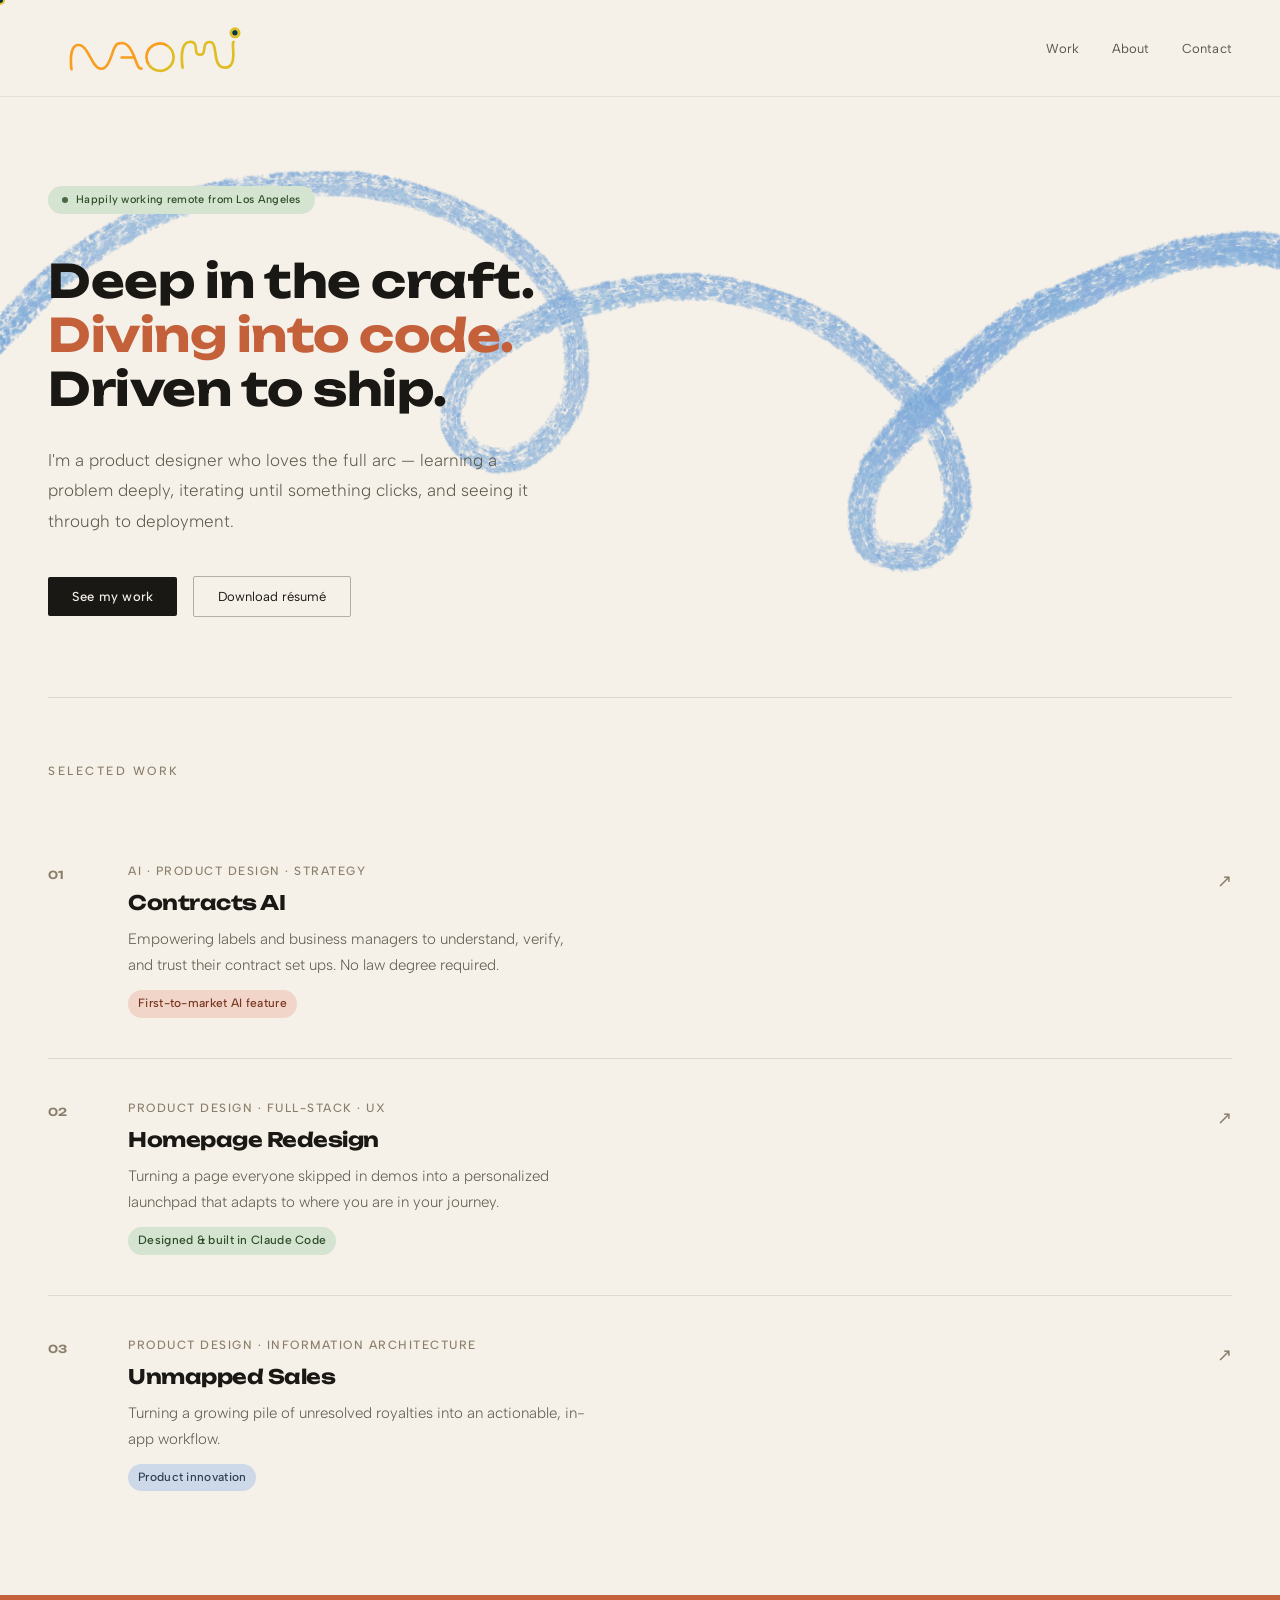
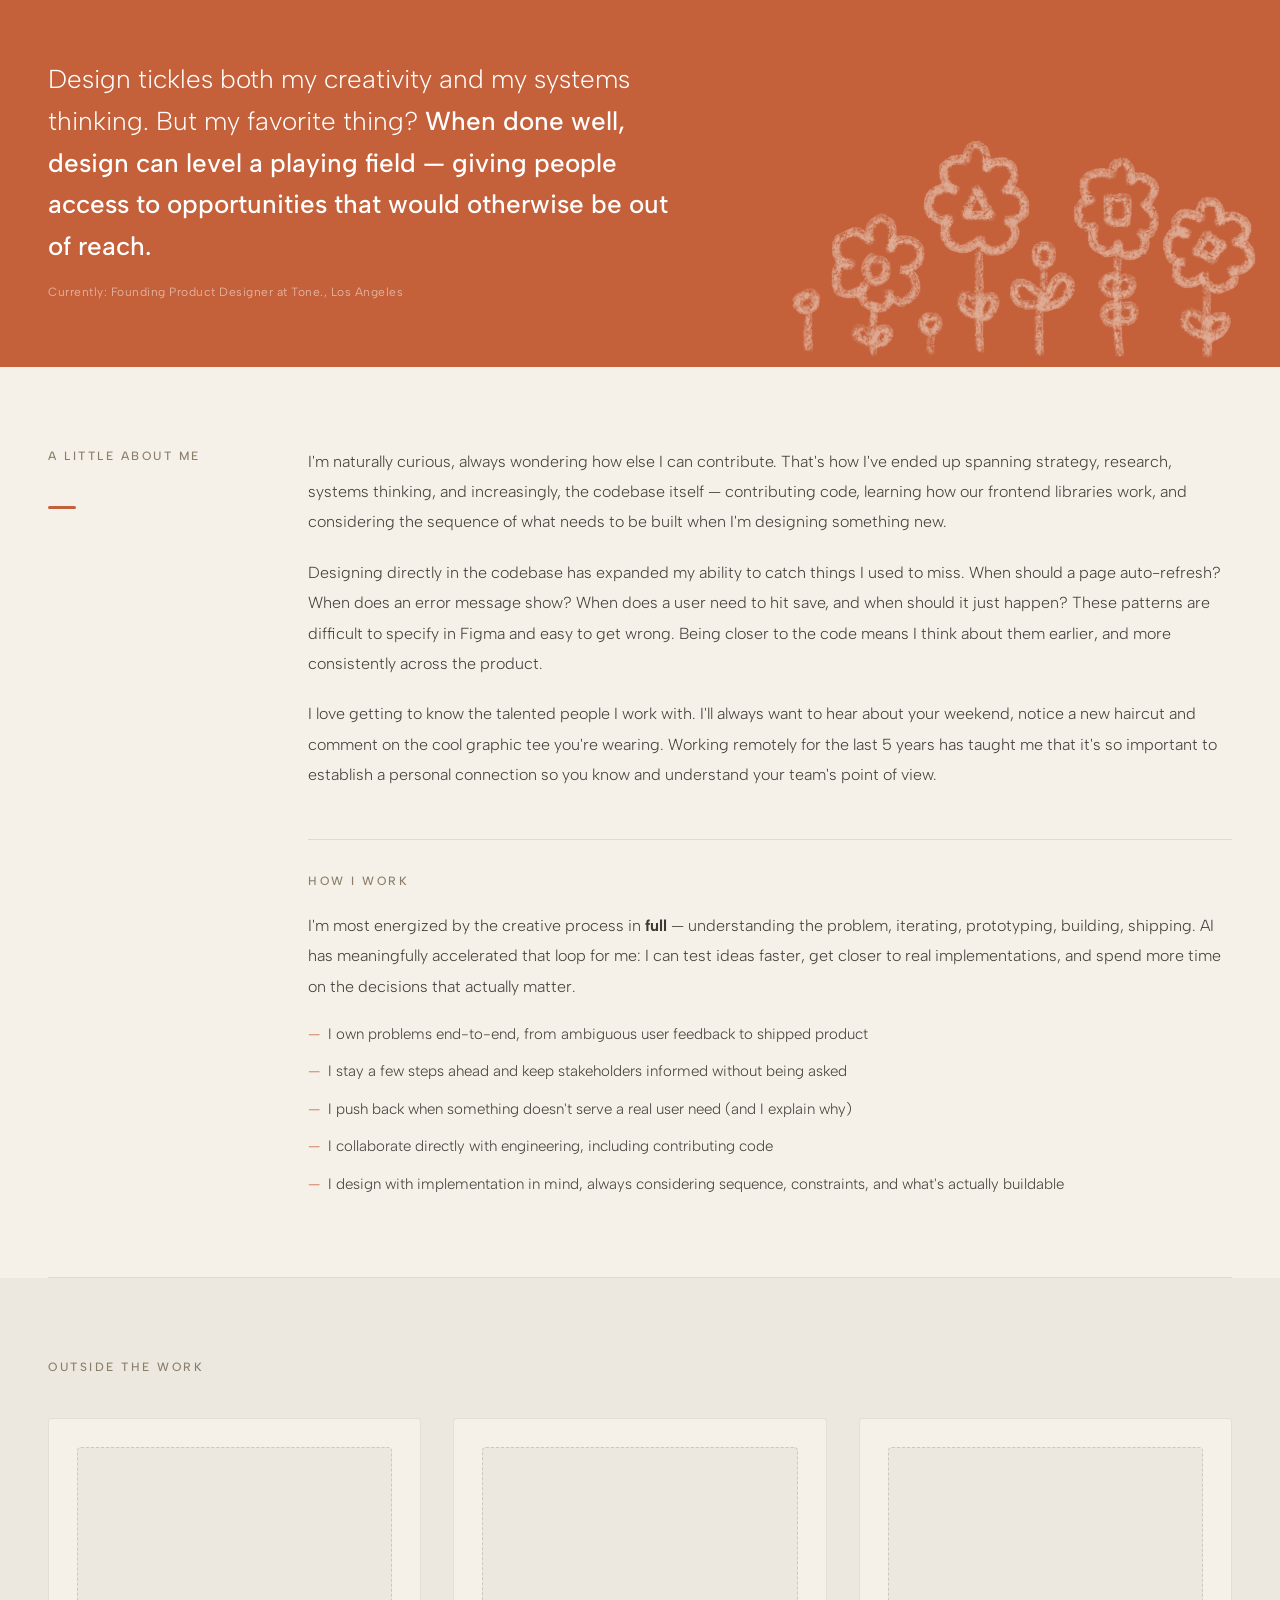
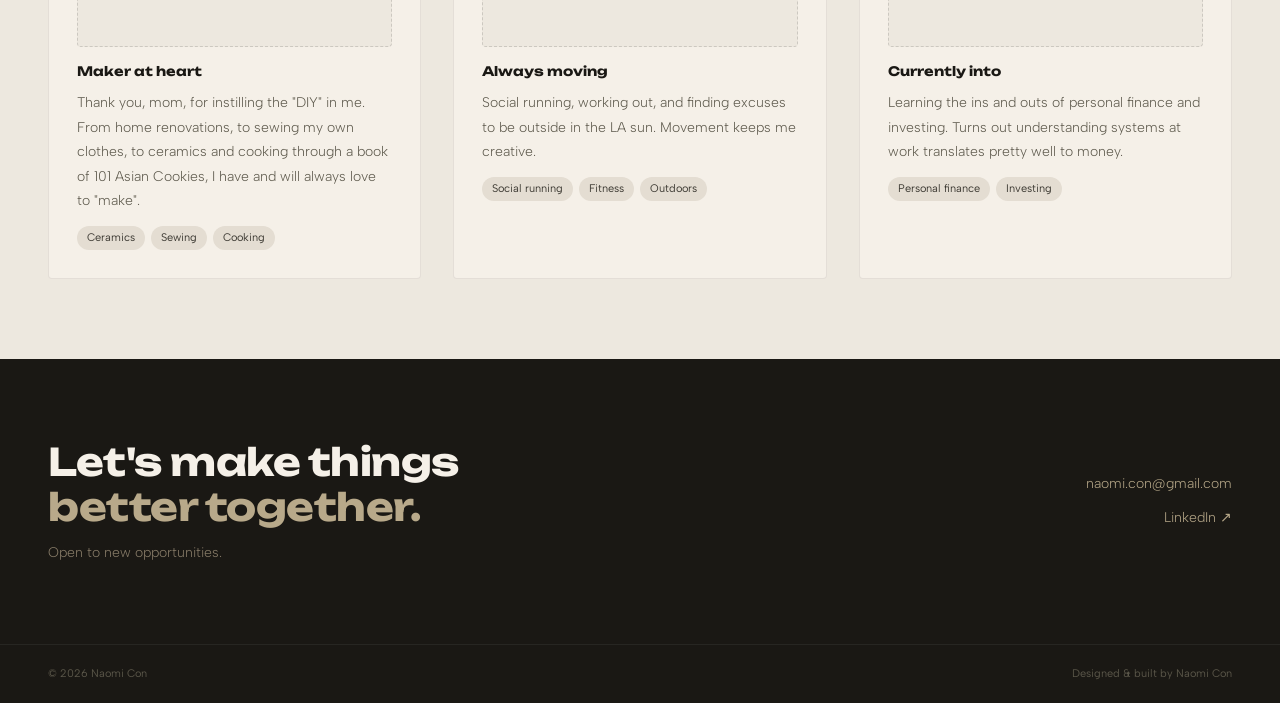
==== commit ac3b7df2: "Add Garden illustration to color band section Adds Garden.png to the terracotta color band, position" ====
--- a/index.html
+++ b/index.html
@@ -24,15 +24,17 @@
 </nav>
 
 <section class="hero">
-  <div class="hero-pill">
-    <div class="hero-pill-dot"></div>
-    <span>Happily working remote from Los Angeles</span>
-  </div>
-  <h1>Deep in the craft.<br><em>Diving into code.</em><br>Driven to ship.</h1>
-  <p class="hero-sub">I'm a product designer who loves the full arc — learning a problem deeply, iterating until something clicks, and seeing it through to deployment.</p>
-  <div class="cta-row">
-    <button class="btn-primary" onclick="document.getElementById('work-anchor').scrollIntoView({behavior:'smooth'})">See my work</button>
-    <button class="btn-secondary" onclick="alert('Résumé coming soon!')">Download résumé</button>
+  <div class="hero-content">
+    <div class="hero-pill">
+      <div class="hero-pill-dot"></div>
+      <span>Happily working remote from Los Angeles</span>
+    </div>
+    <h1>Deep in the craft.<br><em>Diving into code.</em><br>Driven to ship.</h1>
+    <p class="hero-sub">I'm a product designer who loves the full arc — learning a problem deeply, iterating until something clicks, and seeing it through to deployment.</p>
+    <div class="cta-row">
+      <button class="btn-primary" onclick="document.getElementById('work-anchor').scrollIntoView({behavior:'smooth'})">See my work</button>
+      <button class="btn-secondary" onclick="alert('Résumé coming soon!')">Download résumé</button>
+    </div>
   </div>
 </section>
 
@@ -79,8 +81,11 @@
 </section>
 
 <div class="color-band">
-  <p class="color-band-text">Design tickles both my creativity and my systems thinking. But my favorite thing? <strong>When done well, design can level a playing field — giving people access to opportunities that would otherwise be out of reach.</strong></p>
-  <p class="color-band-sub">Currently: Founding Product Designer at Tone., Los Angeles</p>
+  <div class="color-band-content">
+    <p class="color-band-text">Design tickles both my creativity and my systems thinking. But my favorite thing? <strong>When done well, design can level a playing field — giving people access to opportunities that would otherwise be out of reach.</strong></p>
+    <p class="color-band-sub">Currently: Founding Product Designer at Tone., Los Angeles</p>
+  </div>
+  <img class="color-band-img" src="images/Garden.png" alt="">
 </div>
 
 <section class="about-section" id="about-anchor">
--- a/styles.css
+++ b/styles.css
@@ -78,7 +78,20 @@
 .nav-links a:hover { color: var(--ink); }
 
 /* Hero */
-.hero { padding: 5.5rem 3rem 5rem; max-width: 860px; }
+.hero { position: relative; }
+.hero::before {
+  content: '';
+  position: absolute;
+  inset: 0;
+  background-image: url('images/header-background.png');
+  background-size: cover;
+  background-position: center;
+  background-repeat: no-repeat;
+  opacity: 0.6;
+  z-index: 0;
+}
+.hero-content { position: relative; z-index: 1; }
+.hero-content { padding: 5.5rem 3rem 5rem; max-width: 860px; }
 .hero-pill {
   display: inline-flex;
   align-items: center;
@@ -228,7 +241,15 @@
 .case-card:hover .case-arrow { transform: translate(3px, -3px); color: var(--ink); }
 
 /* Color band */
-.color-band { background: var(--terracotta); padding: 4rem 3rem; }
+.color-band {
+  background: var(--terracotta);
+  padding: 4rem 0 0 3rem;
+  display: flex;
+  align-items: flex-end;
+  justify-content: space-between;
+  overflow: hidden;
+}
+.color-band-content { padding-bottom: 4rem; }
 .color-band-text {
   font-family: 'Albert Sans', sans-serif;
   font-size: clamp(18px, 2.5vw, 26px);
@@ -243,6 +264,14 @@
   font-size: 12px;
   color: rgba(255,255,255,0.5);
   letter-spacing: 0.5px;
+}
+.color-band-img {
+  flex-shrink: 0;
+  height: 240px;
+  width: auto;
+  display: block;
+  align-self: flex-end;
+  opacity: 0.55;
 }
 
 /* About */
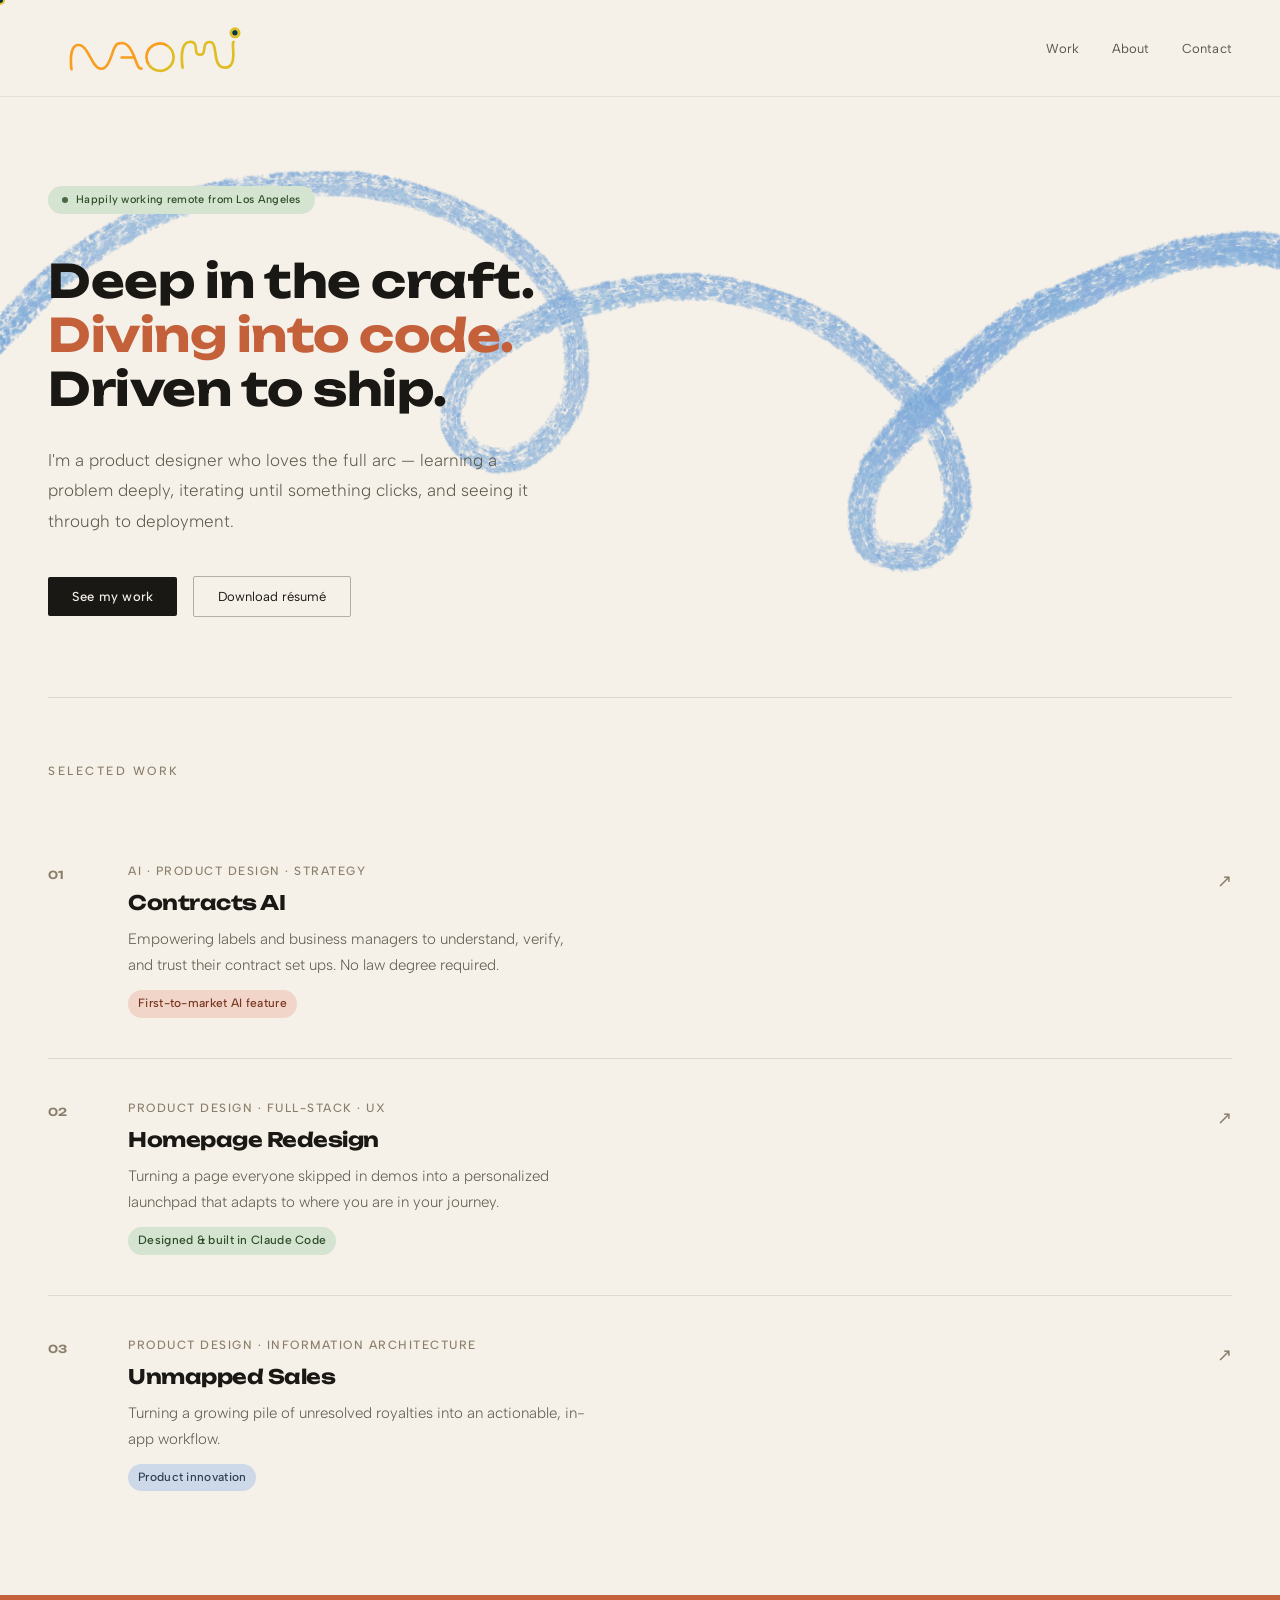
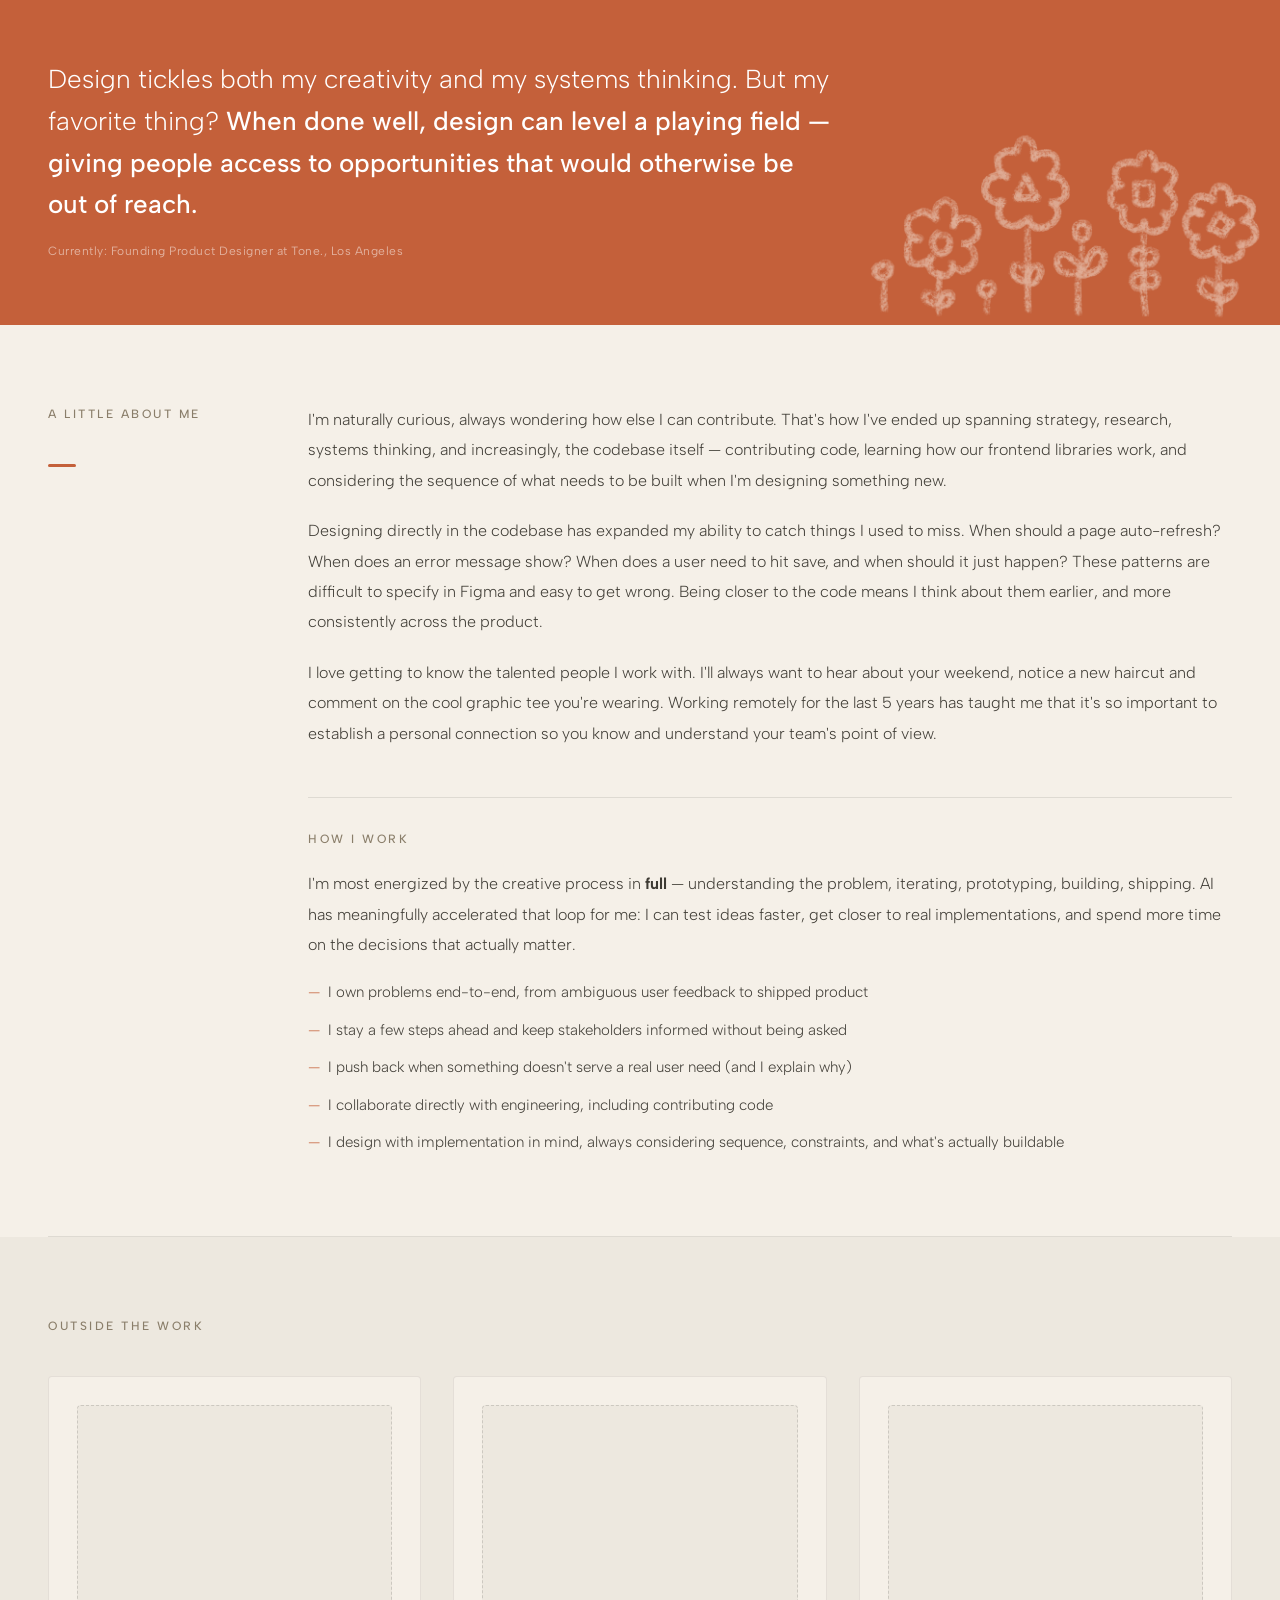
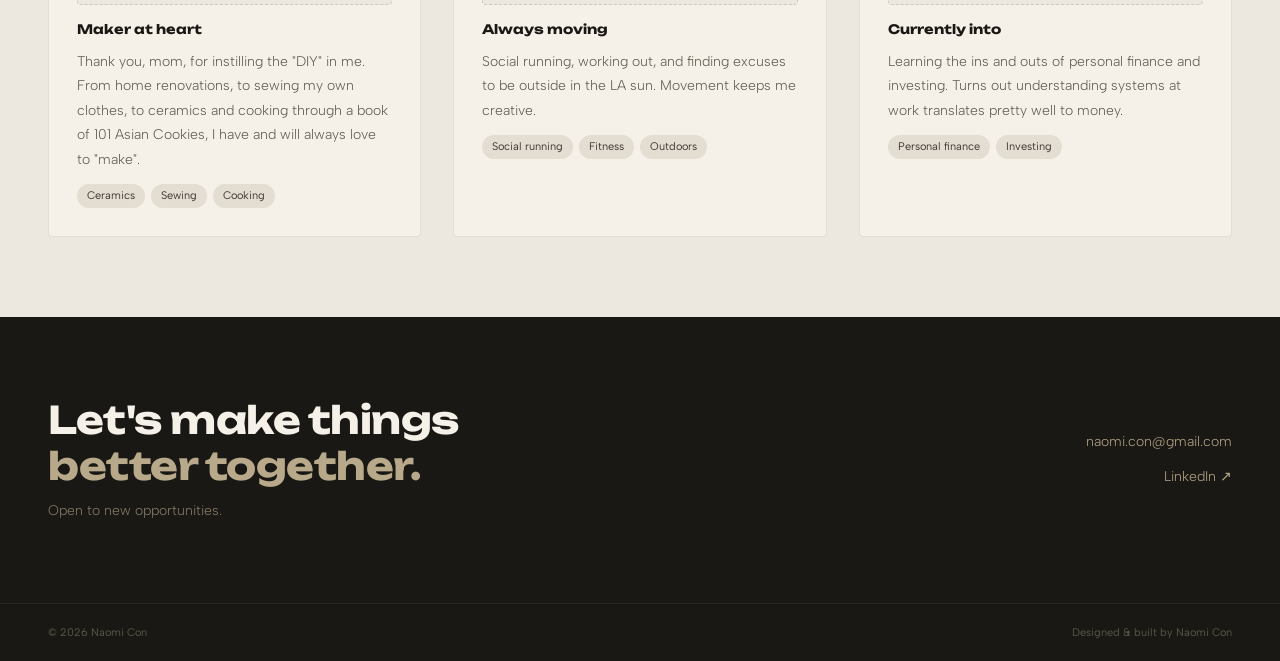
==== commit 56ebdd42: "Add media, captions, and layout improvements across case study pages - Replace placeholders with rea" ====
--- a/index.html
+++ b/index.html
@@ -85,7 +85,9 @@
     <p class="color-band-text">Design tickles both my creativity and my systems thinking. But my favorite thing? <strong>When done well, design can level a playing field — giving people access to opportunities that would otherwise be out of reach.</strong></p>
     <p class="color-band-sub">Currently: Founding Product Designer at Tone., Los Angeles</p>
   </div>
-  <img class="color-band-img" src="images/Garden.png" alt="">
+  <div class="color-band-img-wrap">
+    <img class="color-band-img" src="images/Garden.png" alt="">
+  </div>
 </div>
 
 <section class="about-section" id="about-anchor">
--- a/styles.css
+++ b/styles.css
@@ -243,20 +243,17 @@
 /* Color band */
 .color-band {
   background: var(--terracotta);
-  padding: 4rem 0 0 3rem;
-  display: flex;
-  align-items: flex-end;
-  justify-content: space-between;
+  padding: 4rem 3rem;
+  position: relative;
   overflow: hidden;
 }
-.color-band-content { padding-bottom: 4rem; }
+.color-band-content { max-width: 66.666%; }
 .color-band-text {
   font-family: 'Albert Sans', sans-serif;
   font-size: clamp(18px, 2.5vw, 26px);
   color: #fff;
   line-height: 1.6;
   font-weight: 300;
-  max-width: 640px;
   margin-bottom: 1rem;
 }
 .color-band-text strong { font-weight: 500; }
@@ -265,12 +262,16 @@
   color: rgba(255,255,255,0.5);
   letter-spacing: 0.5px;
 }
+.color-band-img-wrap {
+  position: absolute;
+  bottom: 0;
+  right: 0;
+  width: 33.333%;
+}
 .color-band-img {
-  flex-shrink: 0;
-  height: 240px;
-  width: auto;
+  width: 100%;
+  height: auto;
   display: block;
-  align-self: flex-end;
   opacity: 0.55;
 }
 
@@ -345,6 +346,11 @@
 .placeholder-img span { font-size: 12px; color: var(--ink-muted); letter-spacing: 0.5px; }
 .cs-img { width: 100%; border-radius: 4px; margin: 2rem 0; display: block; }
 .placeholder-row { display: grid; grid-template-columns: 1fr 1fr; gap: 1rem; margin: 2rem 0; }
+.cs-media-stack { display: flex; flex-direction: column; gap: 1.5rem; margin: 2rem 0; }
+figure { margin: 0; }
+.cs-figure { margin: 2rem 0; }
+.cs-figure img, .cs-figure video { margin: 0; }
+.cs-caption { display: block; font-size: 12px; color: var(--ink-muted); margin-top: 0.5rem; font-style: italic; letter-spacing: 0.2px; }
 .placeholder-sm { height: 200px; background: var(--cream-dark); border-radius: 4px; display: flex; align-items: center; justify-content: center; border: 1px dashed rgba(26,24,20,0.15); }
 .placeholder-sm span { font-size: 11px; color: var(--ink-muted); }
 .outcome-card { background: var(--terracotta-light); border-radius: 4px; padding: 1.75rem 2rem; margin-top: 1rem; border-left: 3px solid var(--terracotta); }
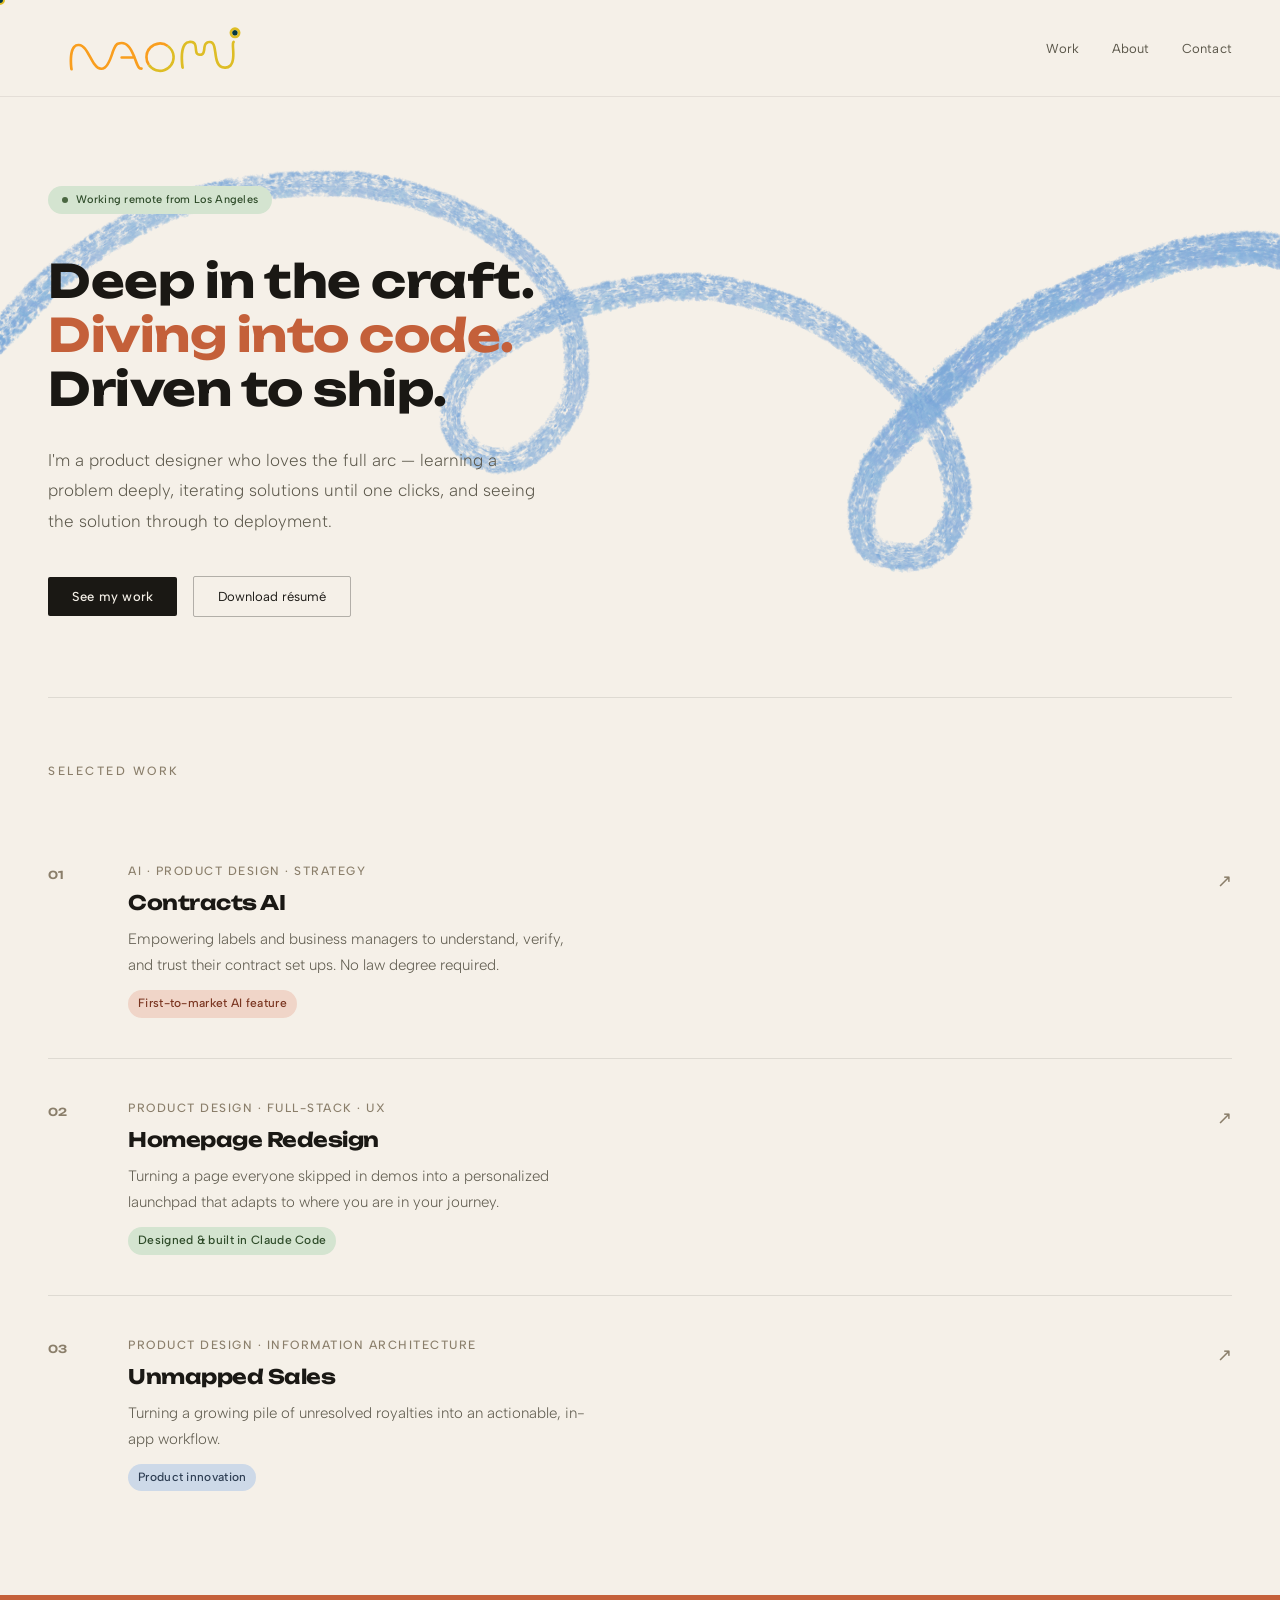
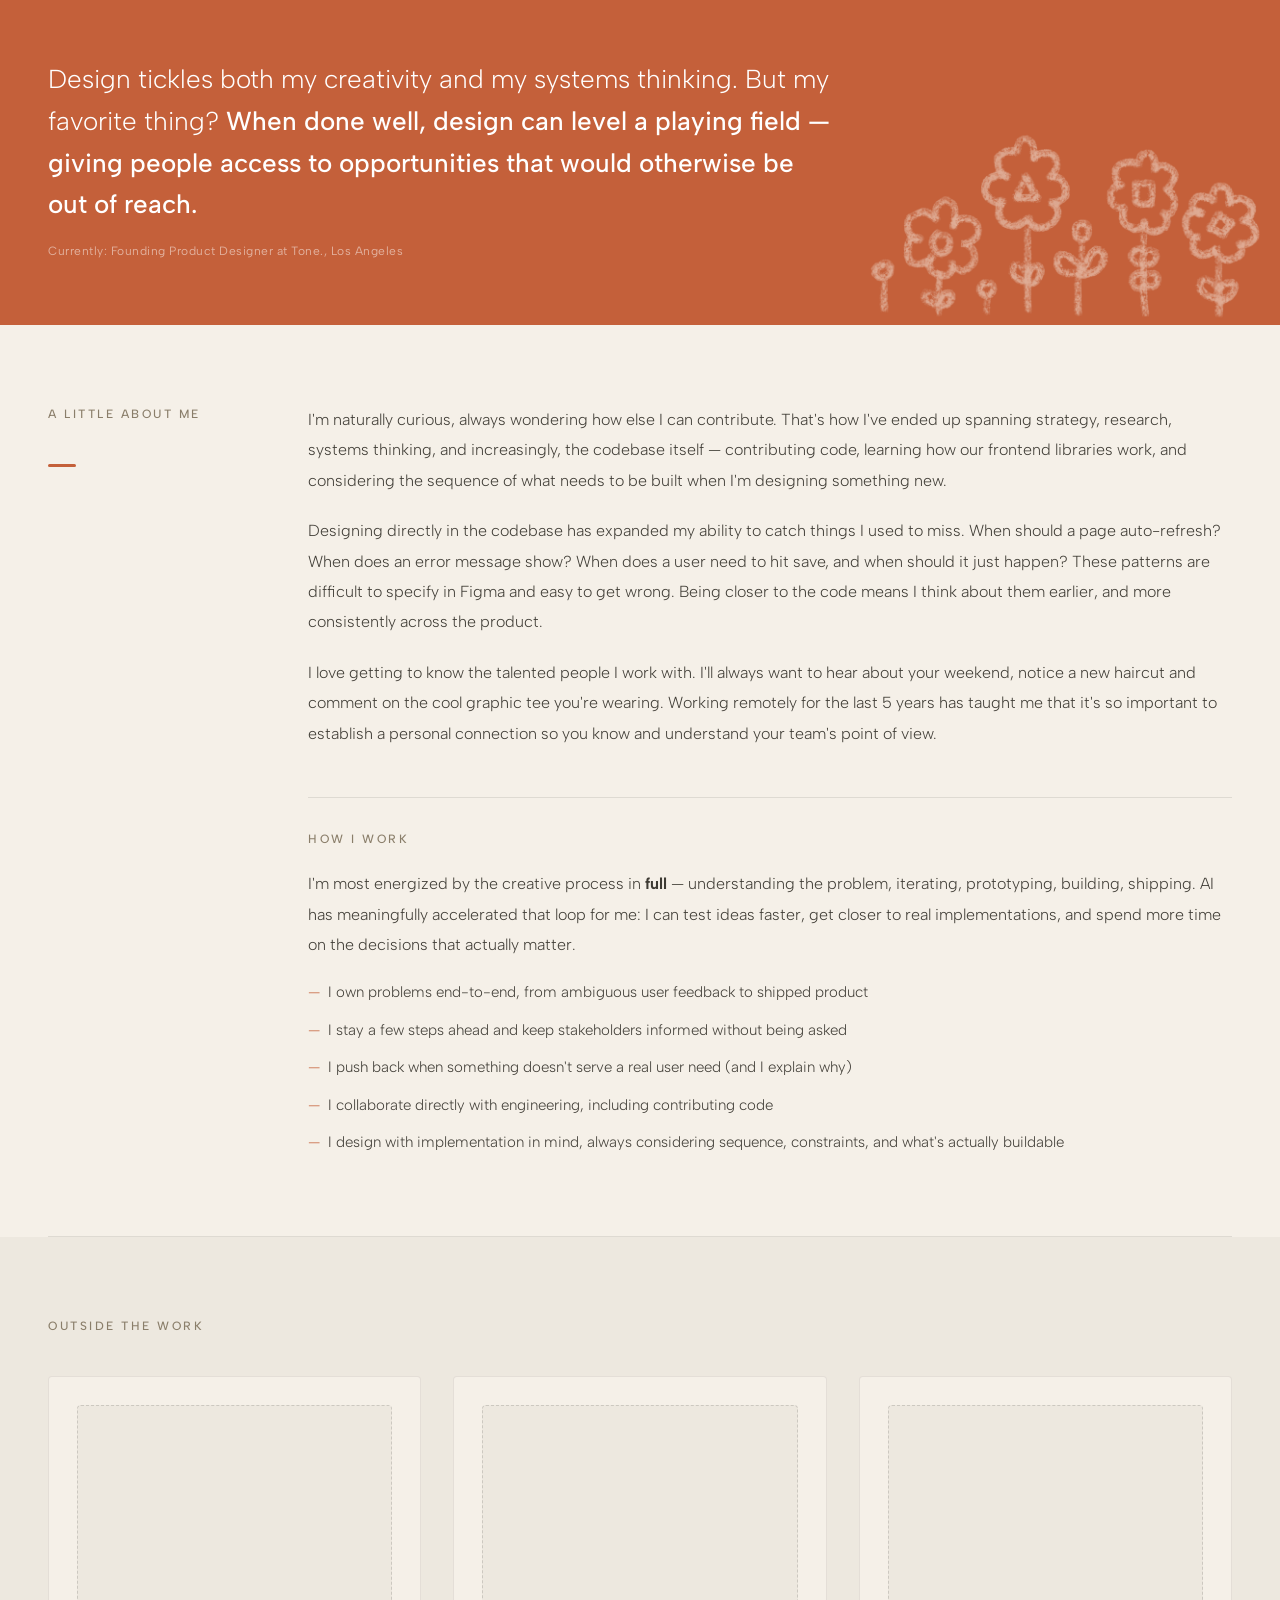
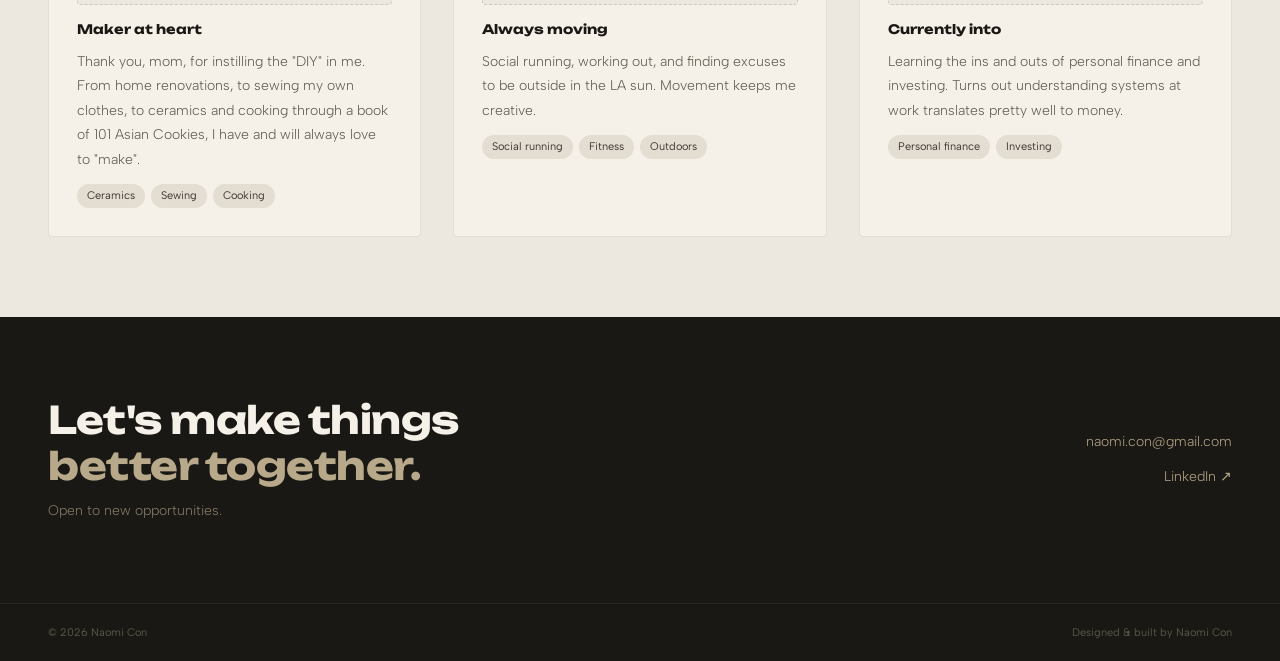
==== commit ceb833b8: "Update index.html Copy updates" ====
--- a/index.html
+++ b/index.html
@@ -27,10 +27,10 @@
   <div class="hero-content">
     <div class="hero-pill">
       <div class="hero-pill-dot"></div>
-      <span>Happily working remote from Los Angeles</span>
+      <span>Working remote from Los Angeles</span>
     </div>
     <h1>Deep in the craft.<br><em>Diving into code.</em><br>Driven to ship.</h1>
-    <p class="hero-sub">I'm a product designer who loves the full arc — learning a problem deeply, iterating until something clicks, and seeing it through to deployment.</p>
+    <p class="hero-sub">I'm a product designer who loves the full arc — learning a problem deeply, iterating solutions until one clicks, and seeing the solution through to deployment.</p>
     <div class="cta-row">
       <button class="btn-primary" onclick="document.getElementById('work-anchor').scrollIntoView({behavior:'smooth'})">See my work</button>
       <button class="btn-secondary" onclick="alert('Résumé coming soon!')">Download résumé</button>
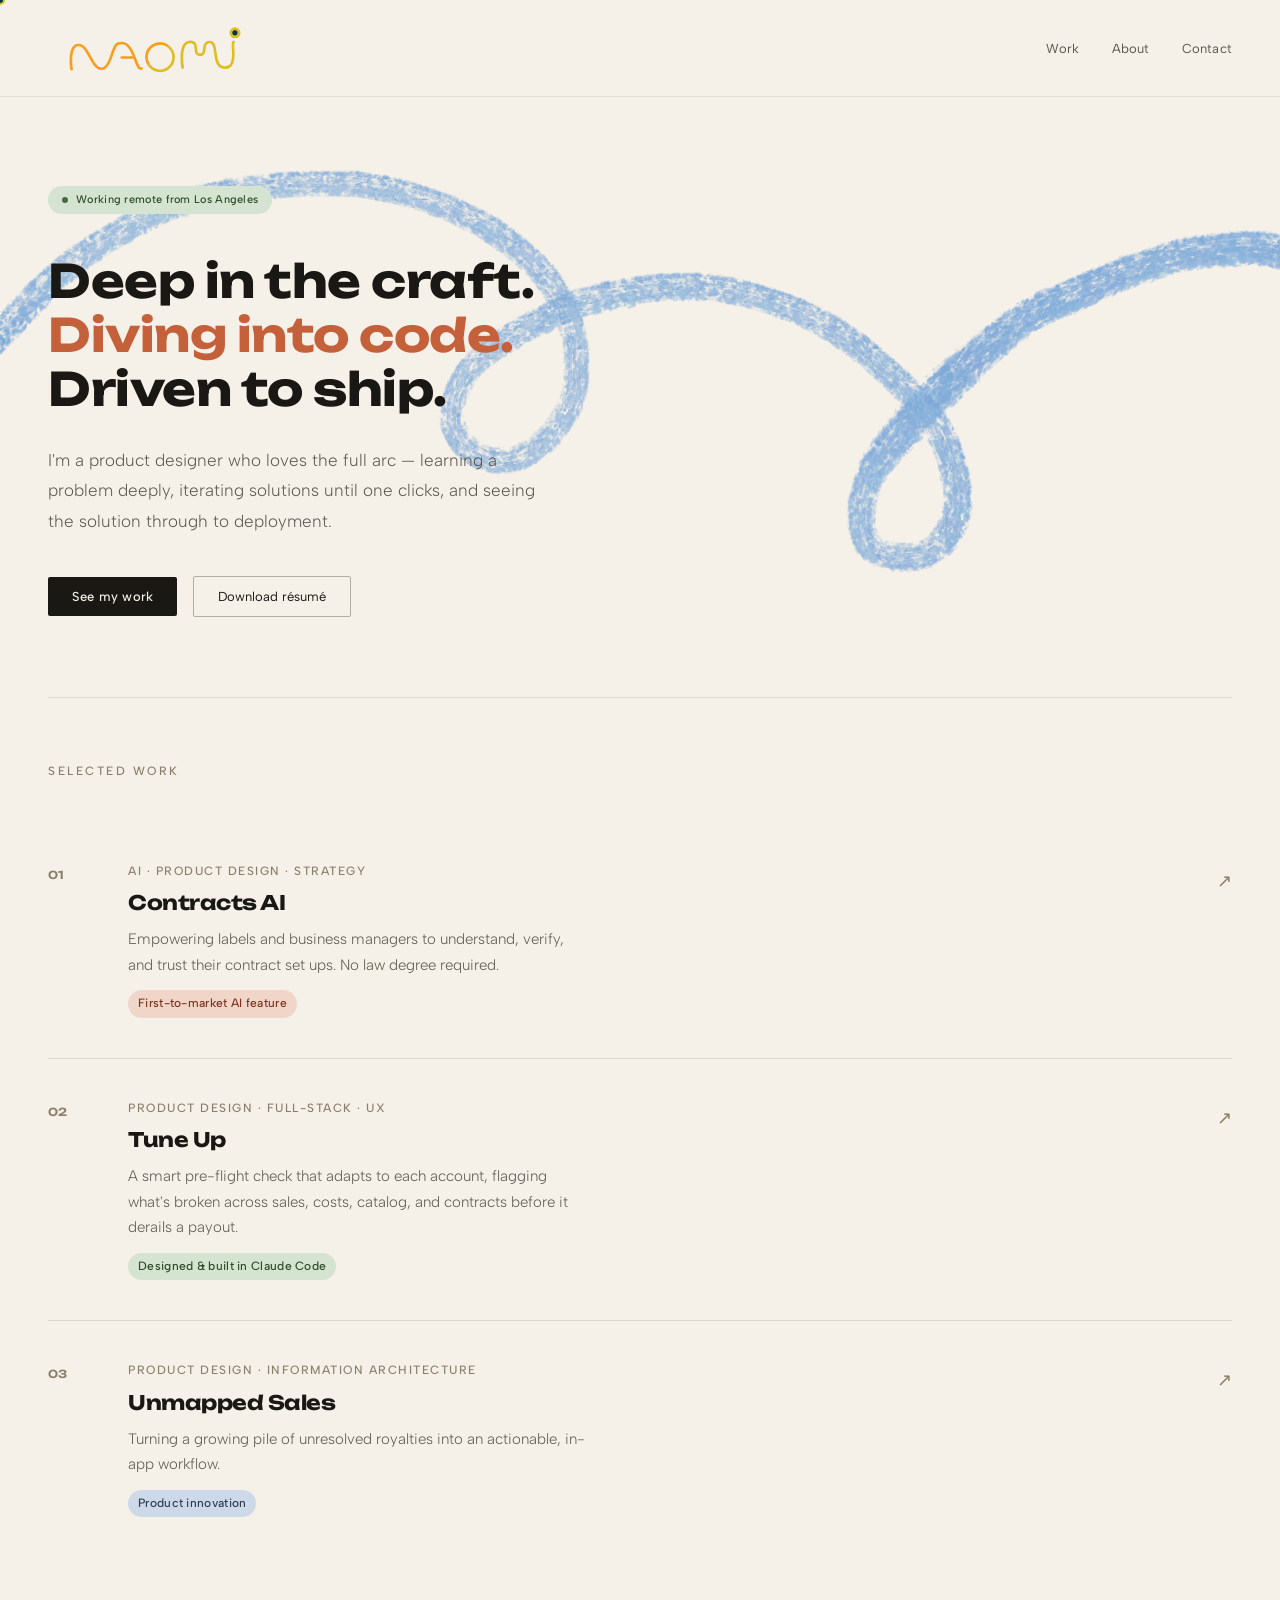
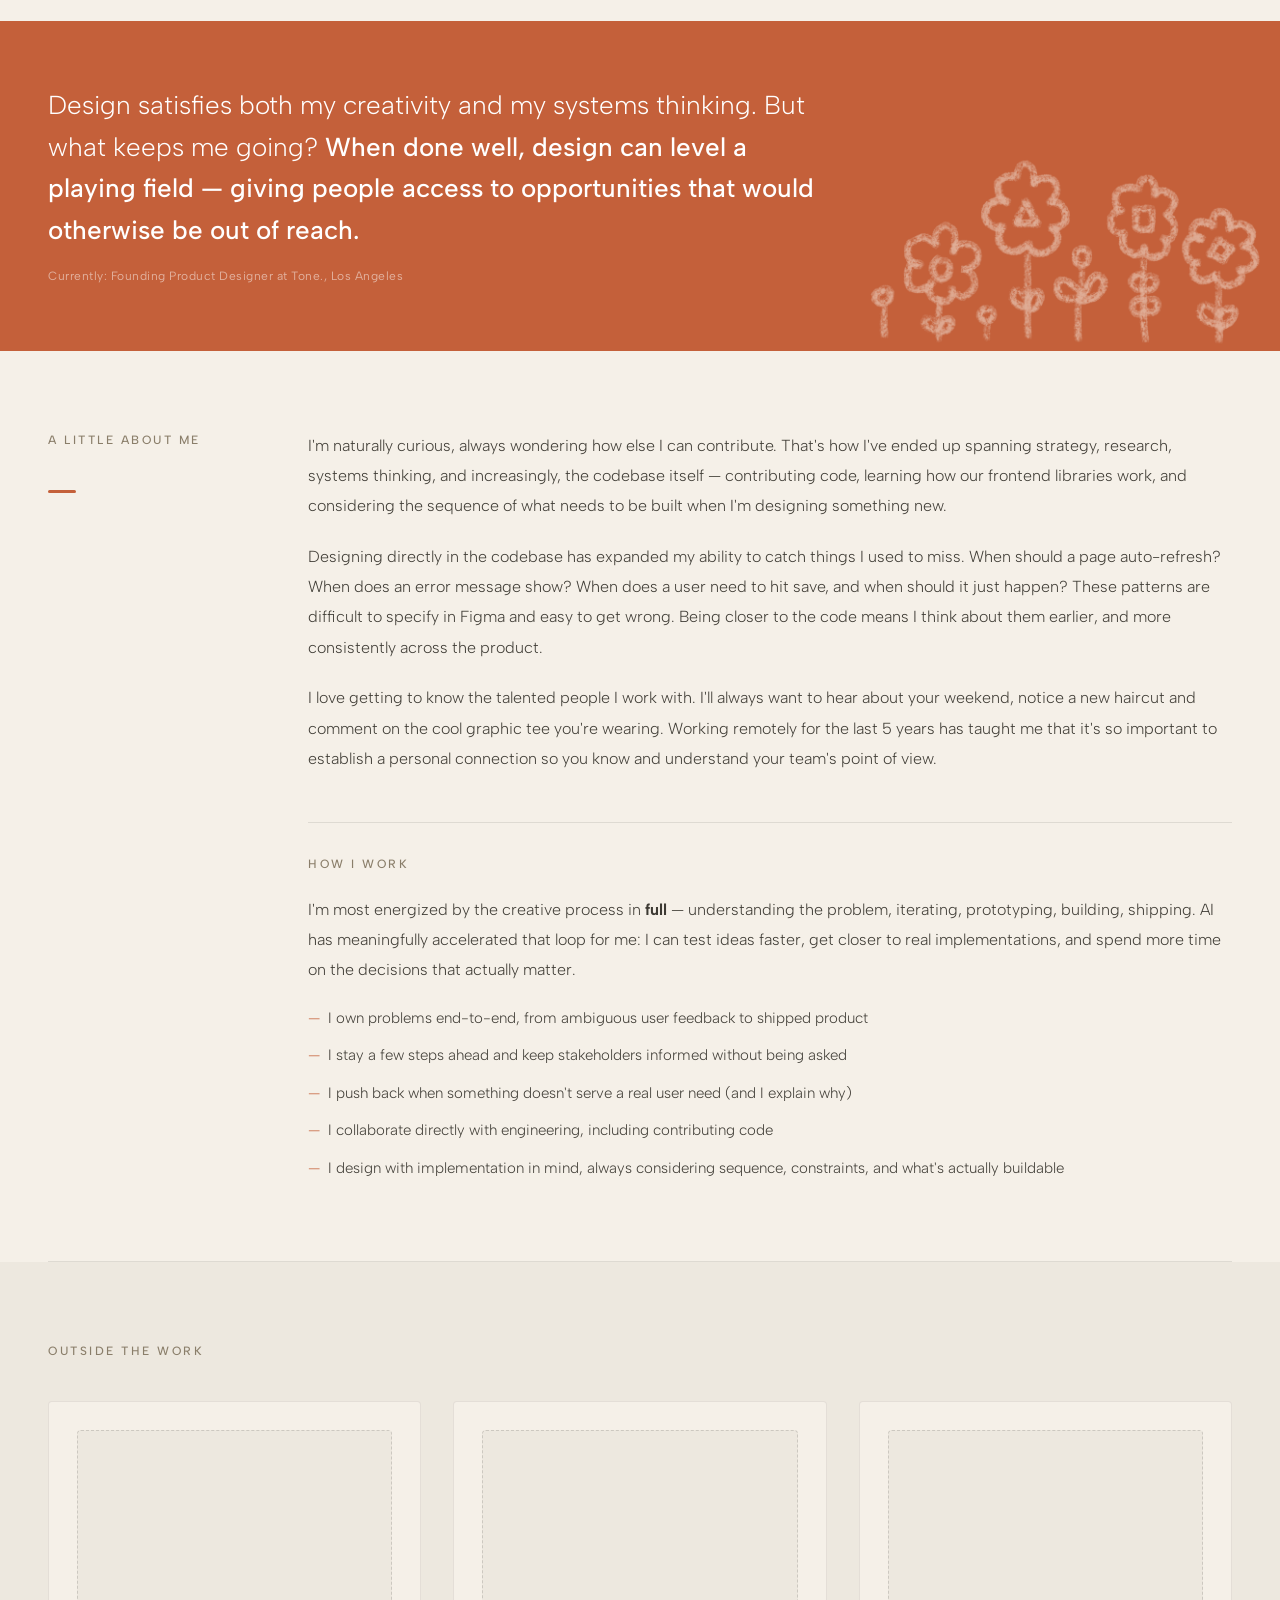
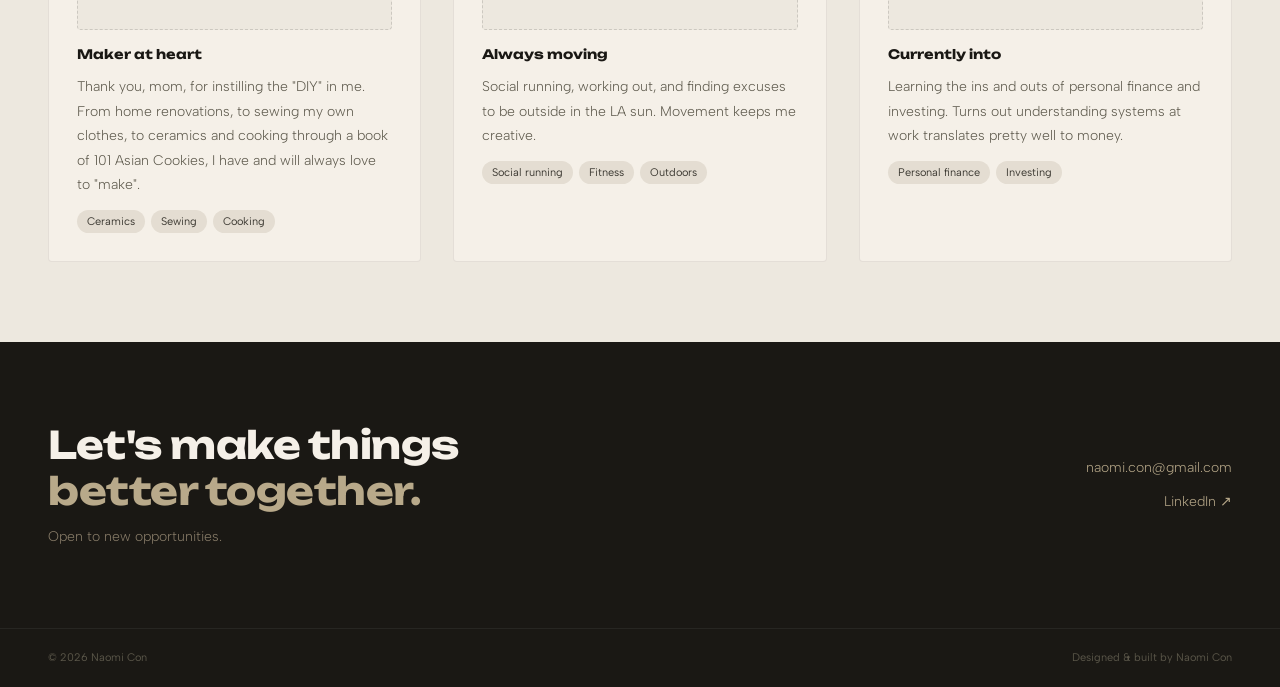
==== commit 1d5b84fb: "Index copy updates" ====
--- a/index.html
+++ b/index.html
@@ -59,8 +59,8 @@
       <div class="case-number">02</div>
       <div>
         <p class="case-tag">Product Design · Full-stack · UX</p>
-        <h2 class="case-title">Homepage Redesign</h2>
-        <p class="case-desc">Turning a page everyone skipped in demos into a personalized launchpad that adapts to where you are in your journey.</p>
+        <h2 class="case-title">Tune Up</h2>
+        <p class="case-desc">A smart pre-flight check that adapts to each account, flagging what's broken across sales, costs, catalog, and contracts before it derails a payout.</p>
         <span class="case-pill pill-sage">Designed & built in Claude Code</span>
       </div>
       <div class="case-arrow">↗</div>
@@ -82,7 +82,7 @@
 
 <div class="color-band">
   <div class="color-band-content">
-    <p class="color-band-text">Design tickles both my creativity and my systems thinking. But my favorite thing? <strong>When done well, design can level a playing field — giving people access to opportunities that would otherwise be out of reach.</strong></p>
+    <p class="color-band-text">Design satisfies both my creativity and my systems thinking. But what keeps me going? <strong>When done well, design can level a playing field — giving people access to opportunities that would otherwise be out of reach.</strong></p>
     <p class="color-band-sub">Currently: Founding Product Designer at Tone., Los Angeles</p>
   </div>
   <div class="color-band-img-wrap">
